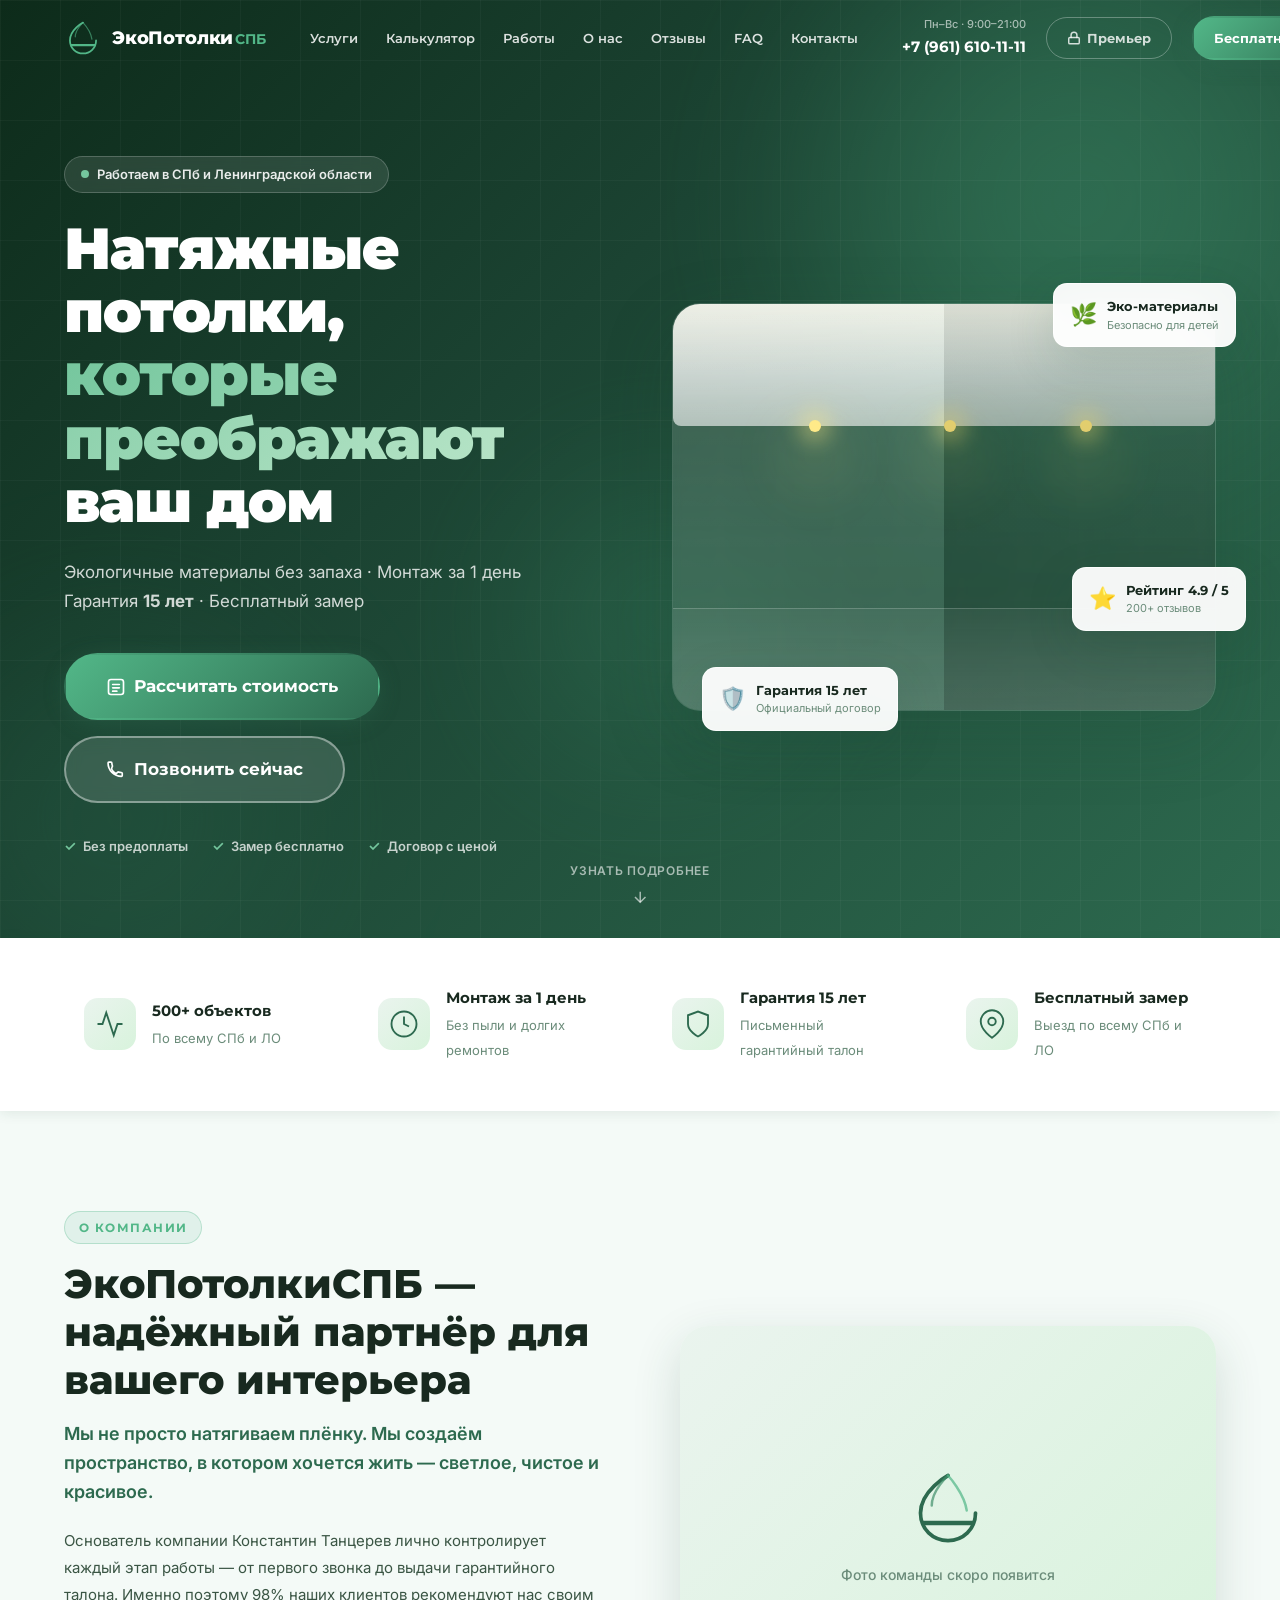
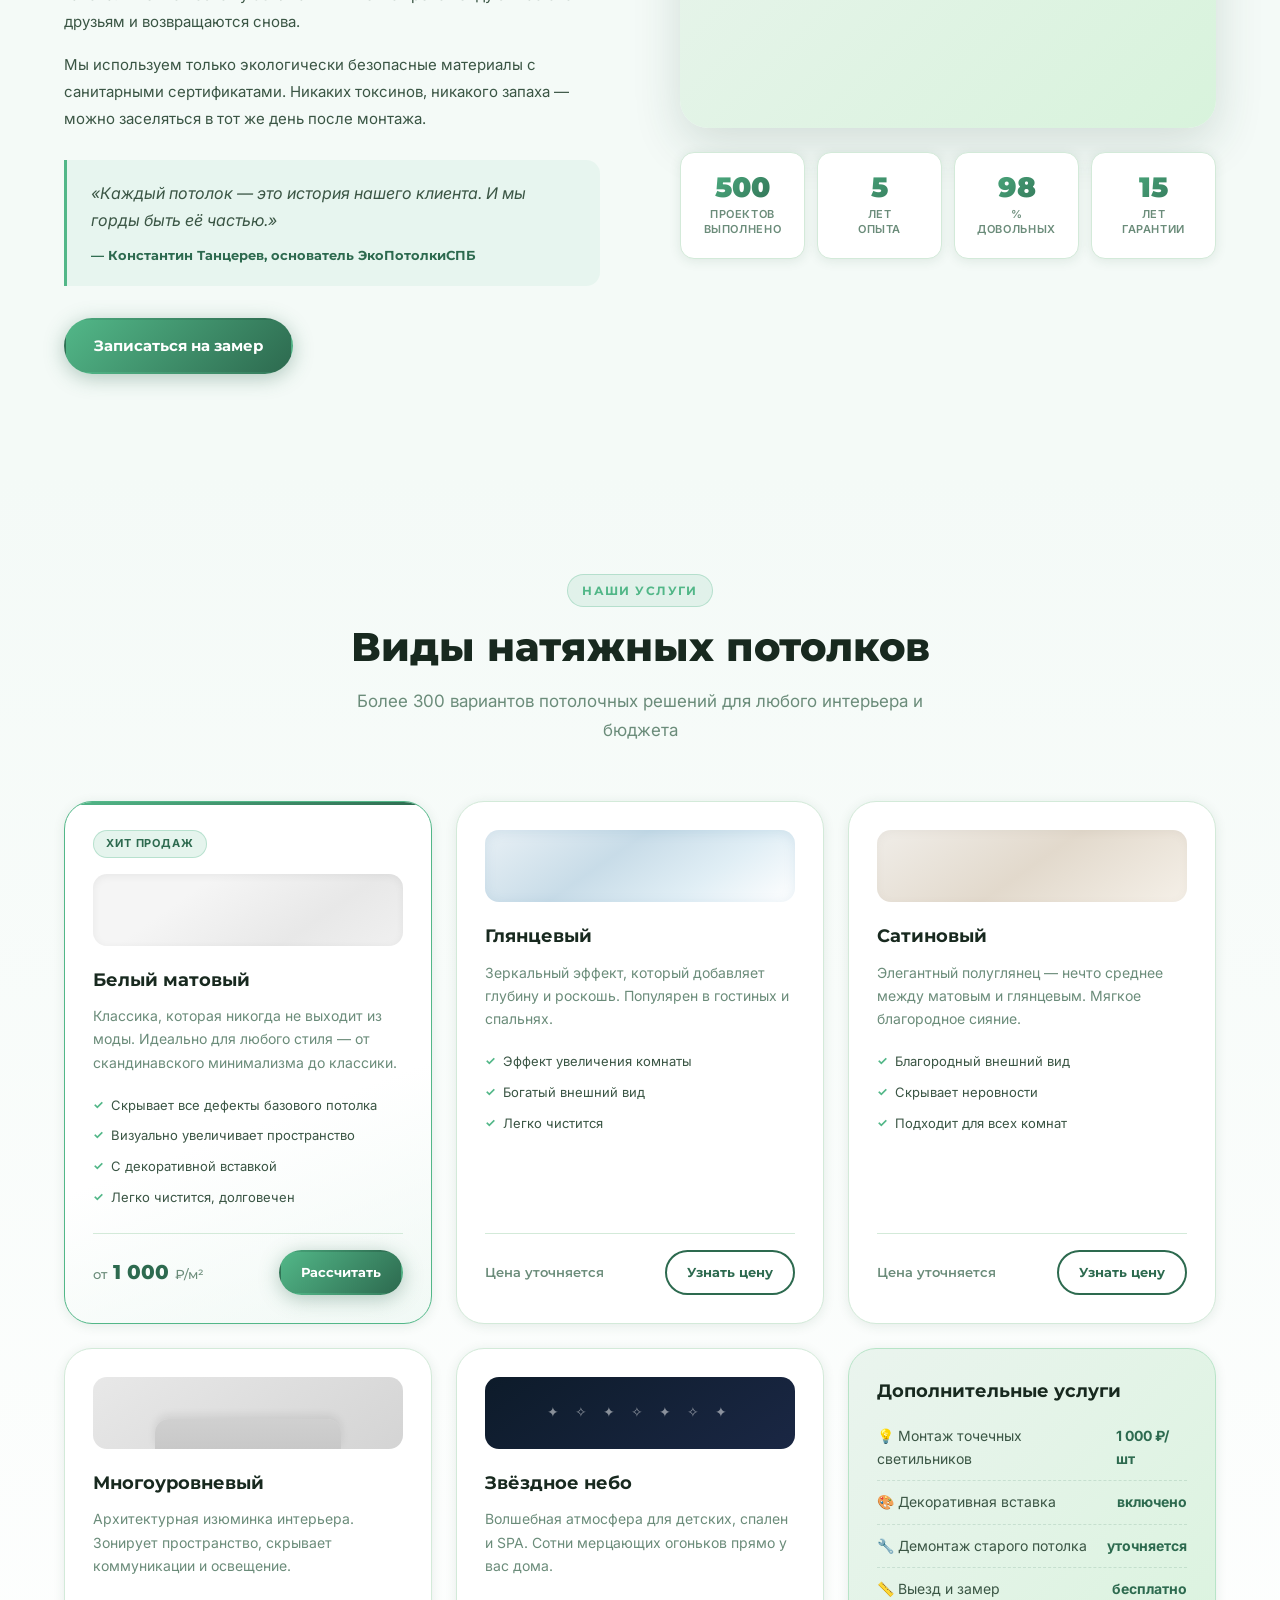
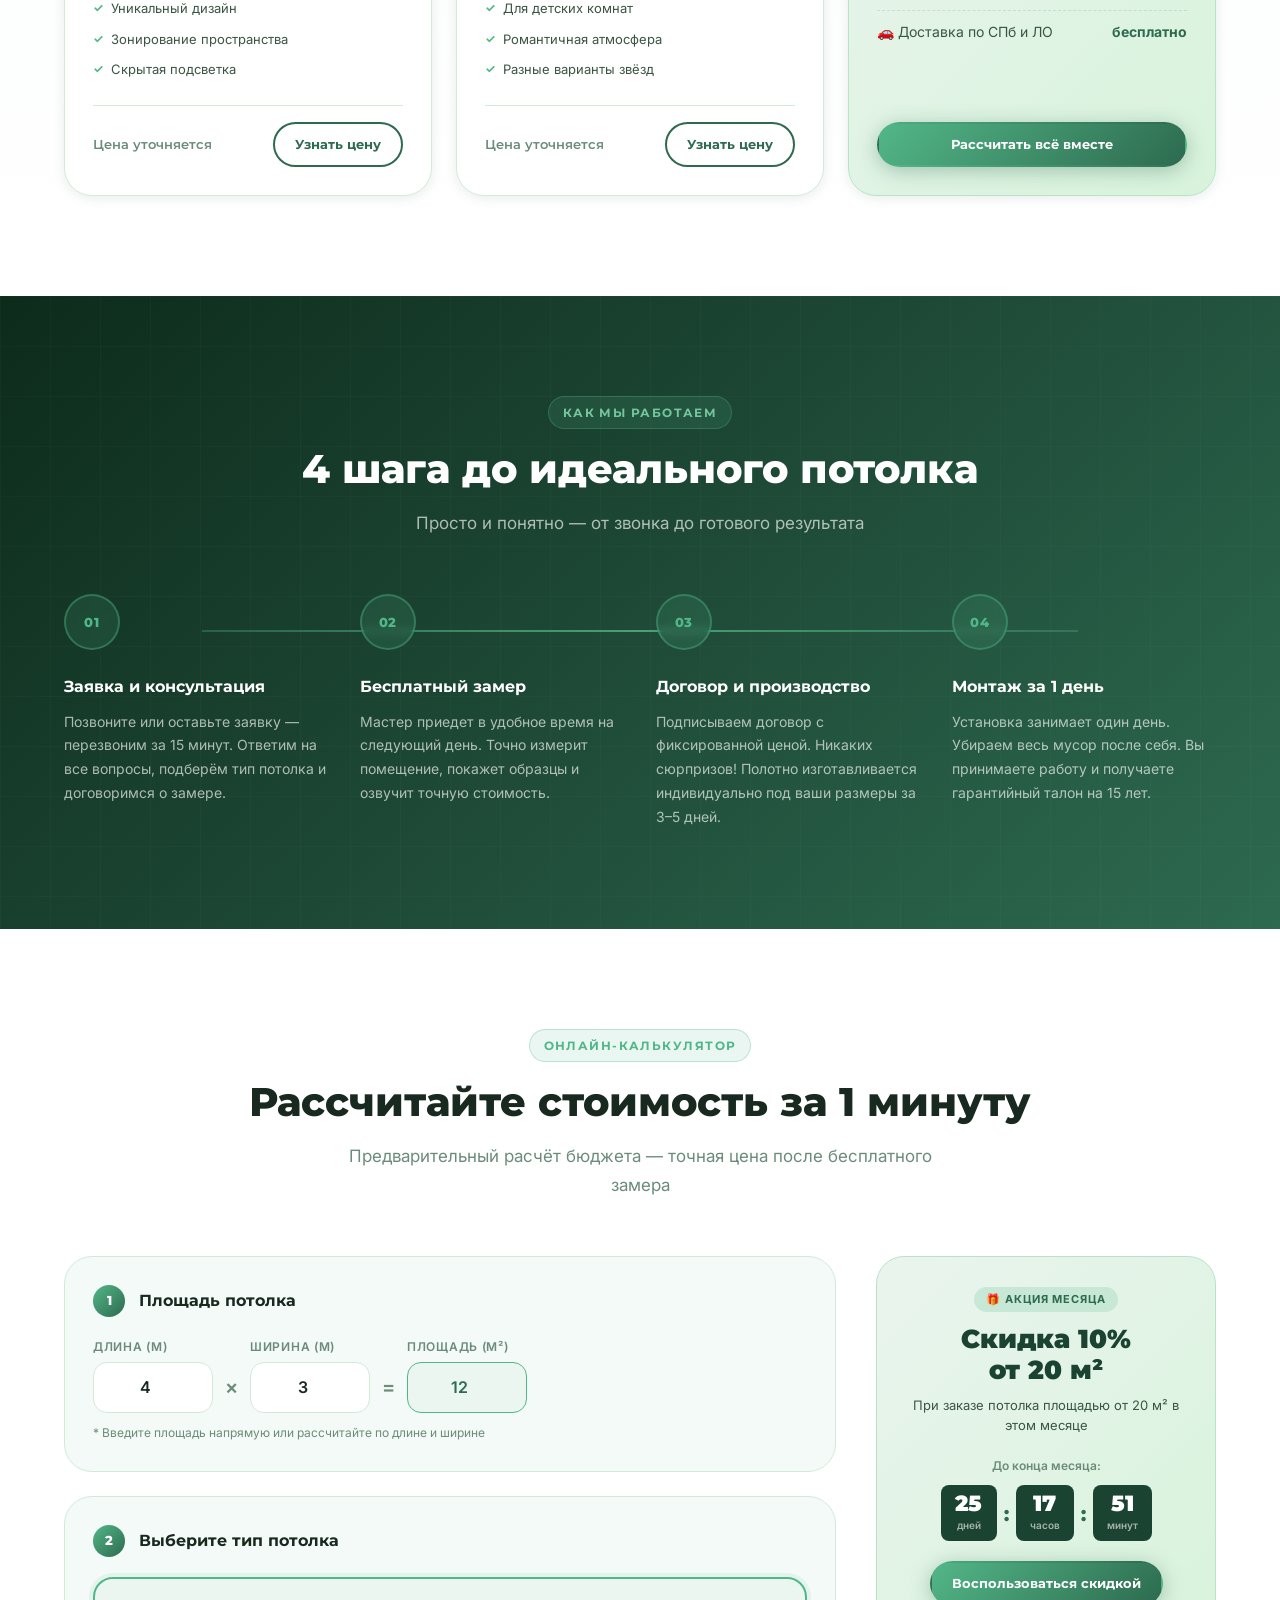
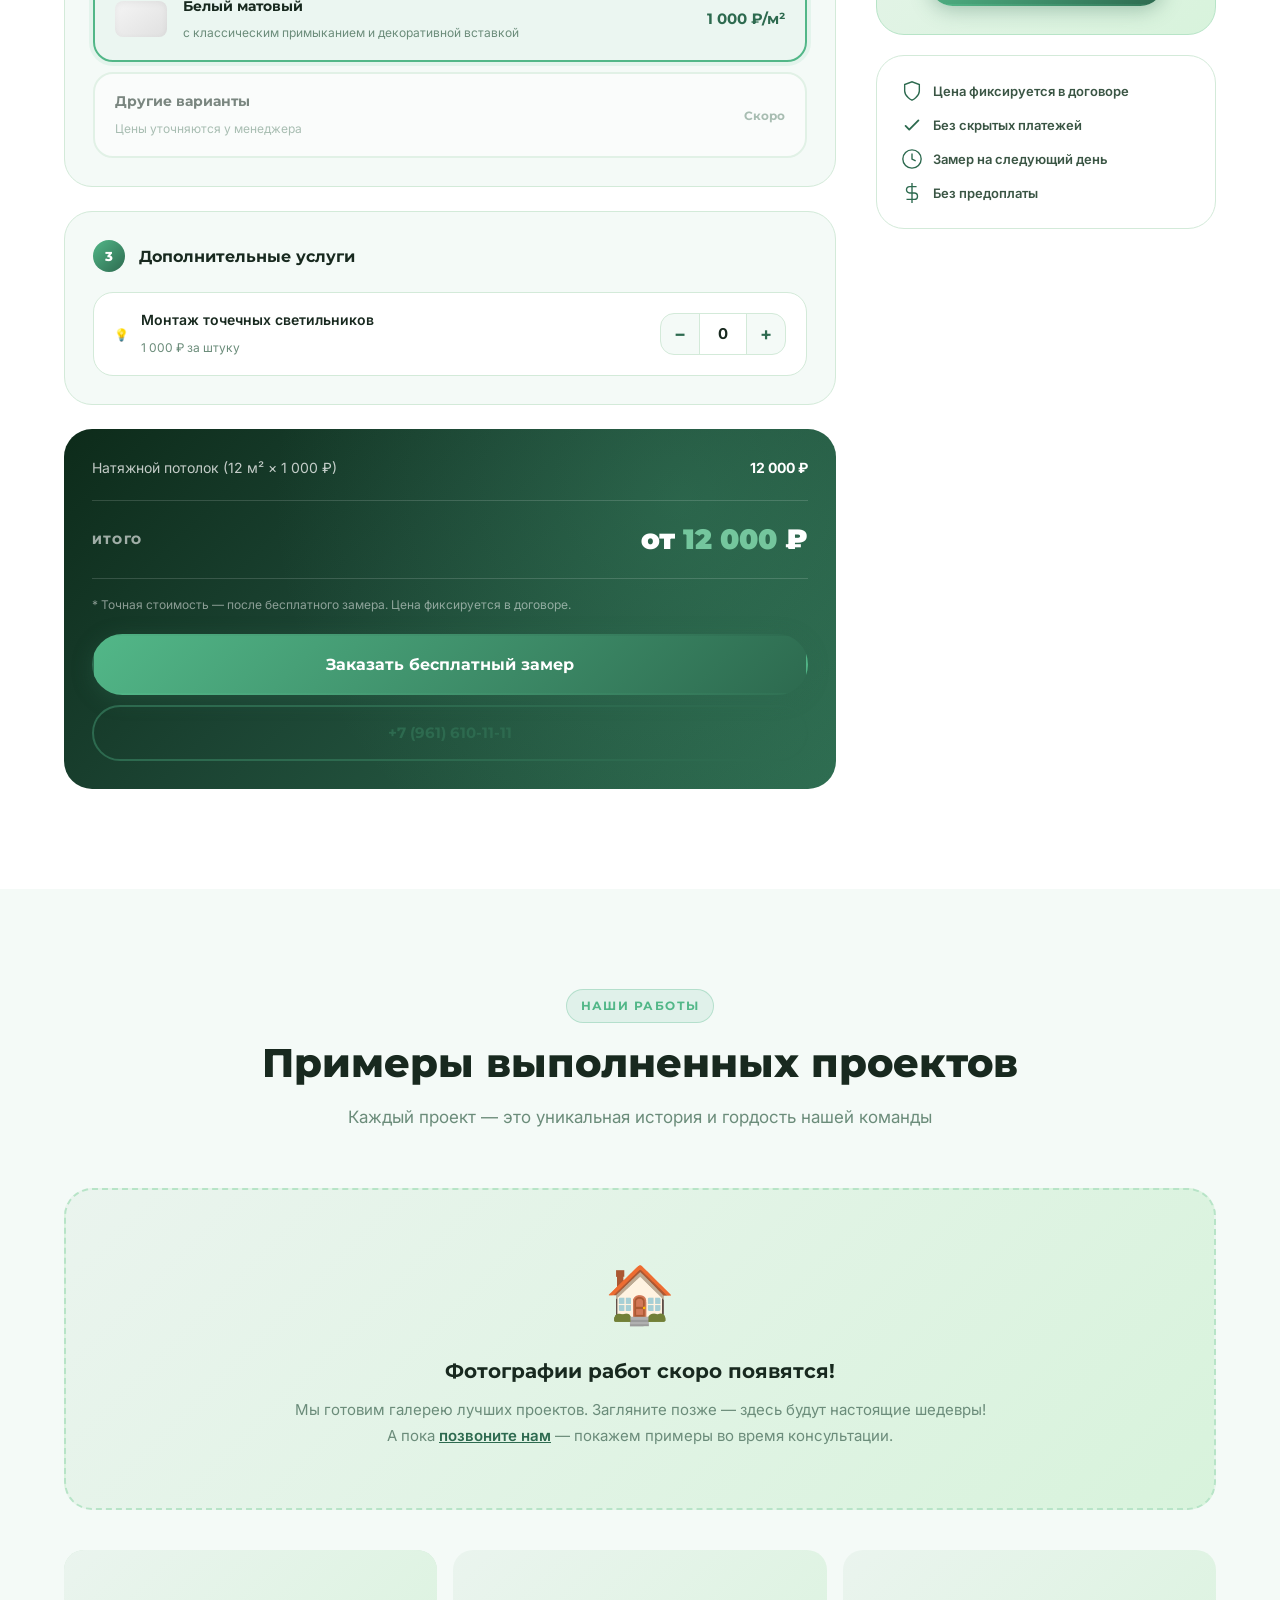
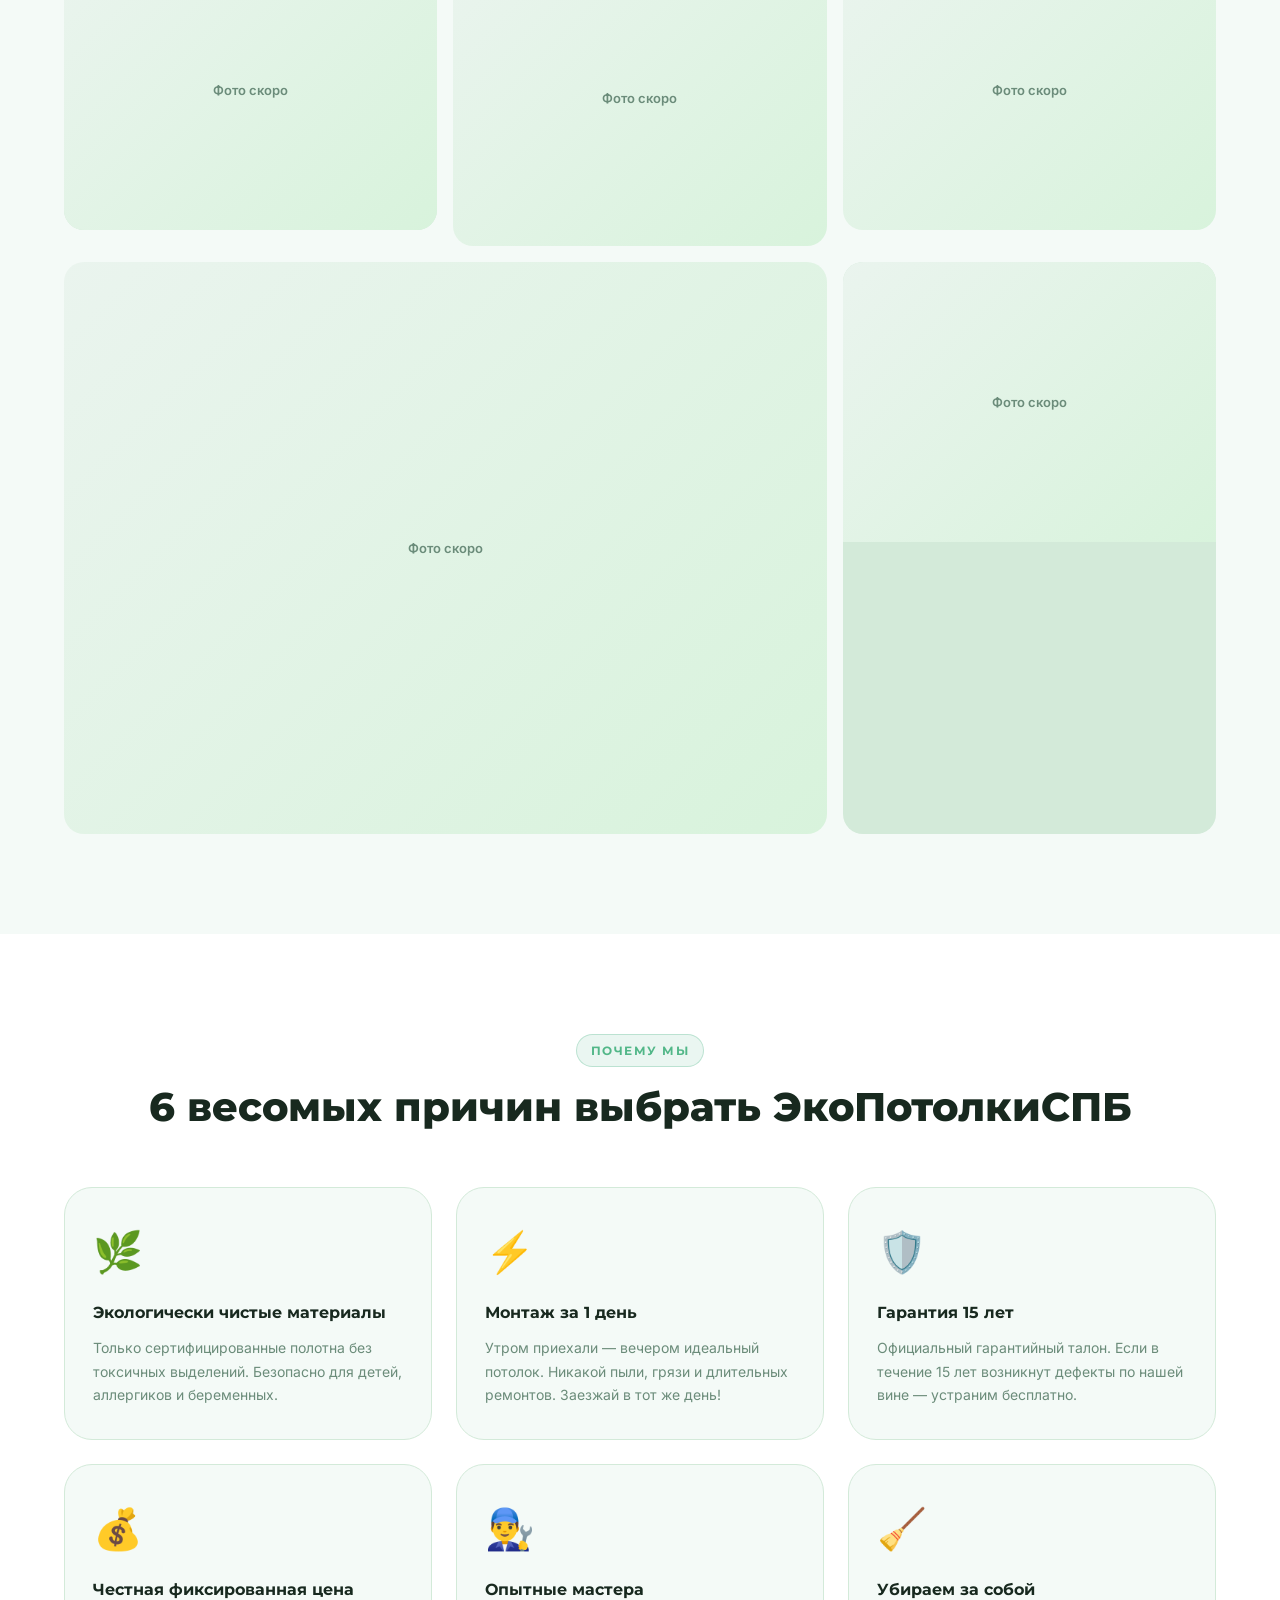
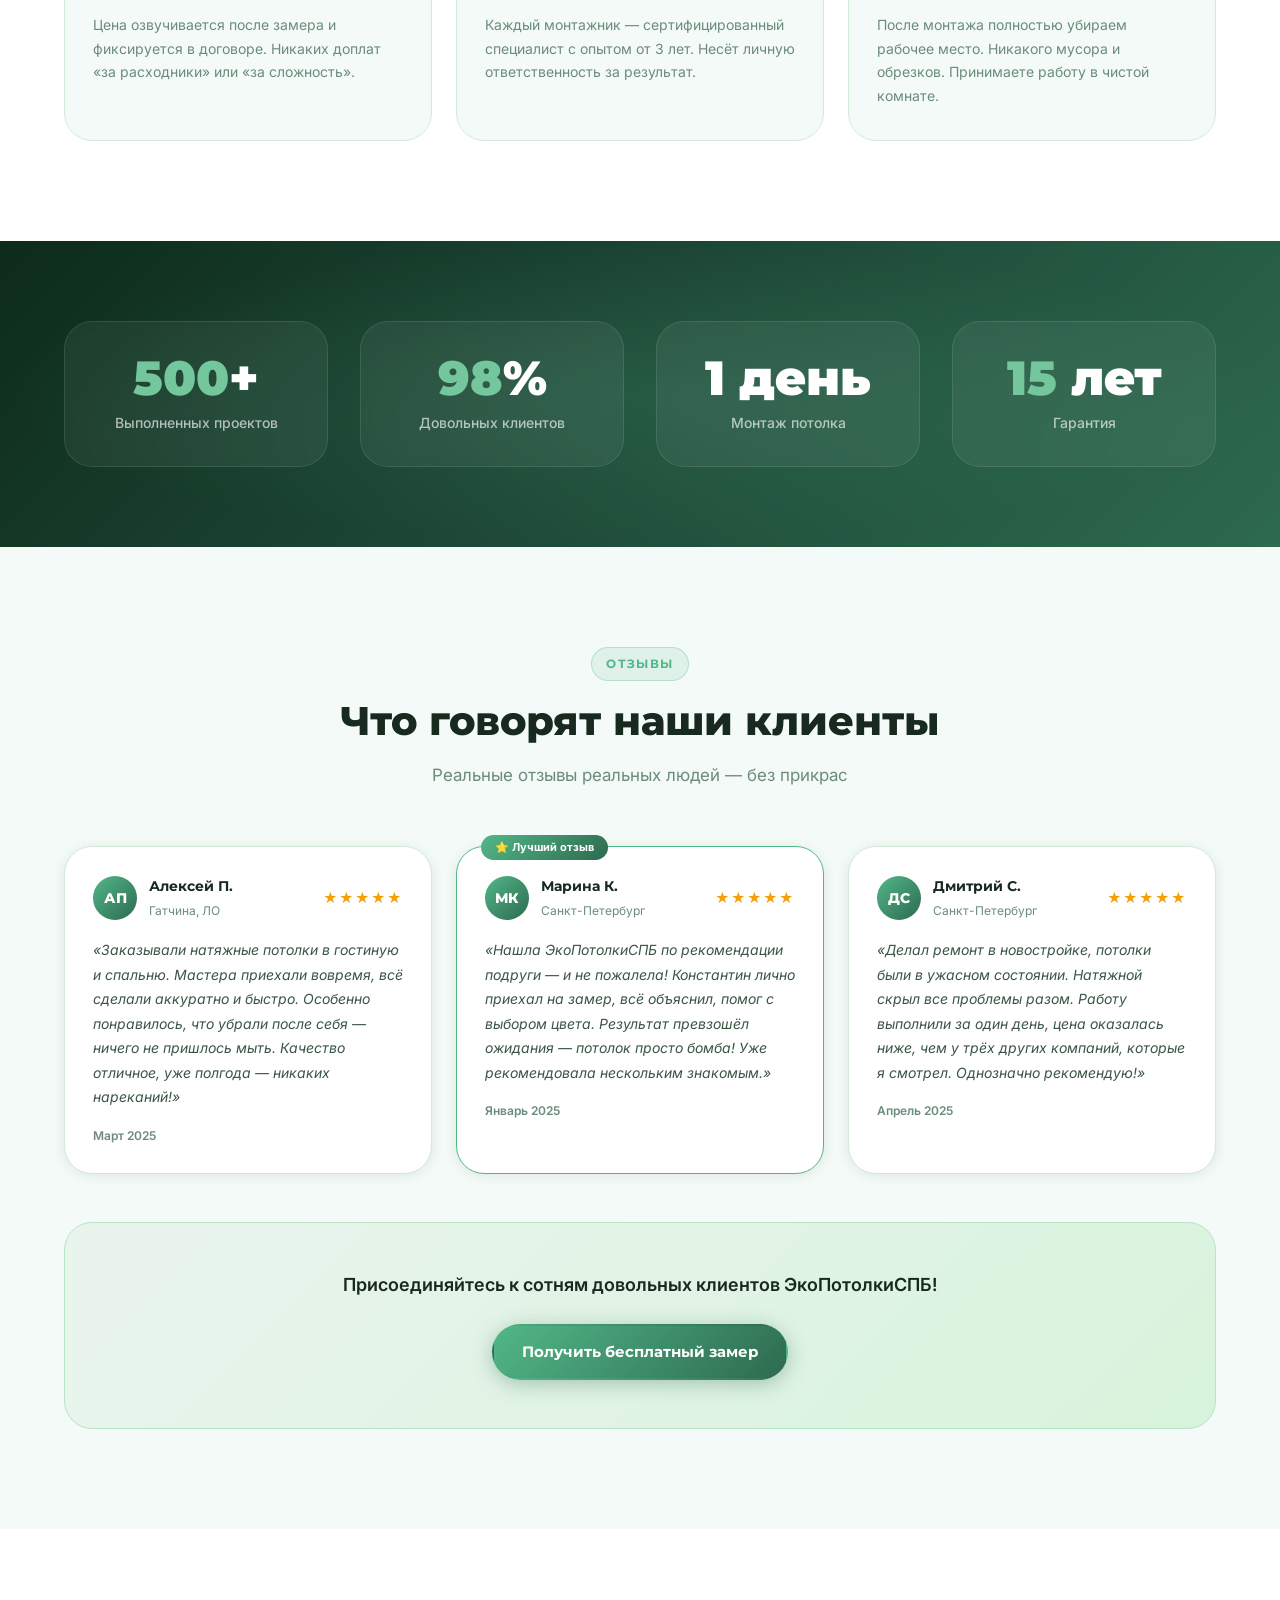
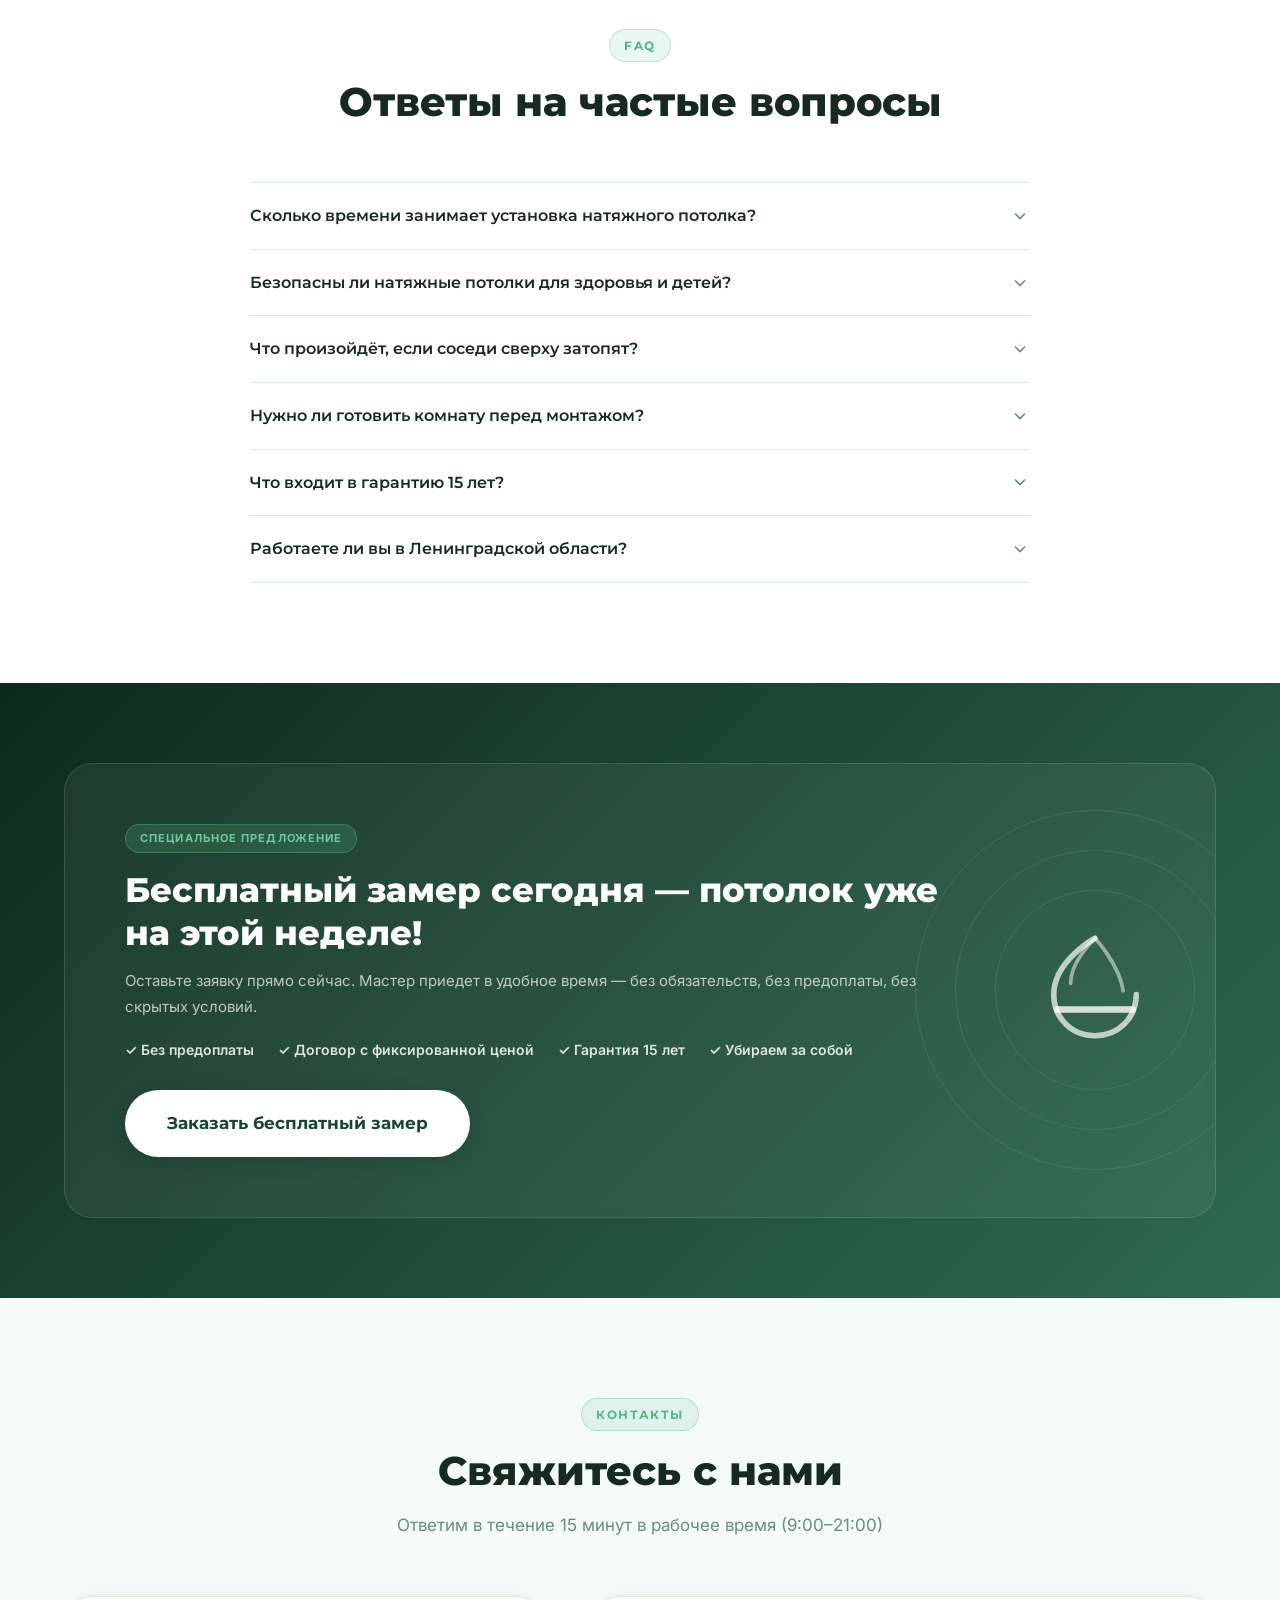
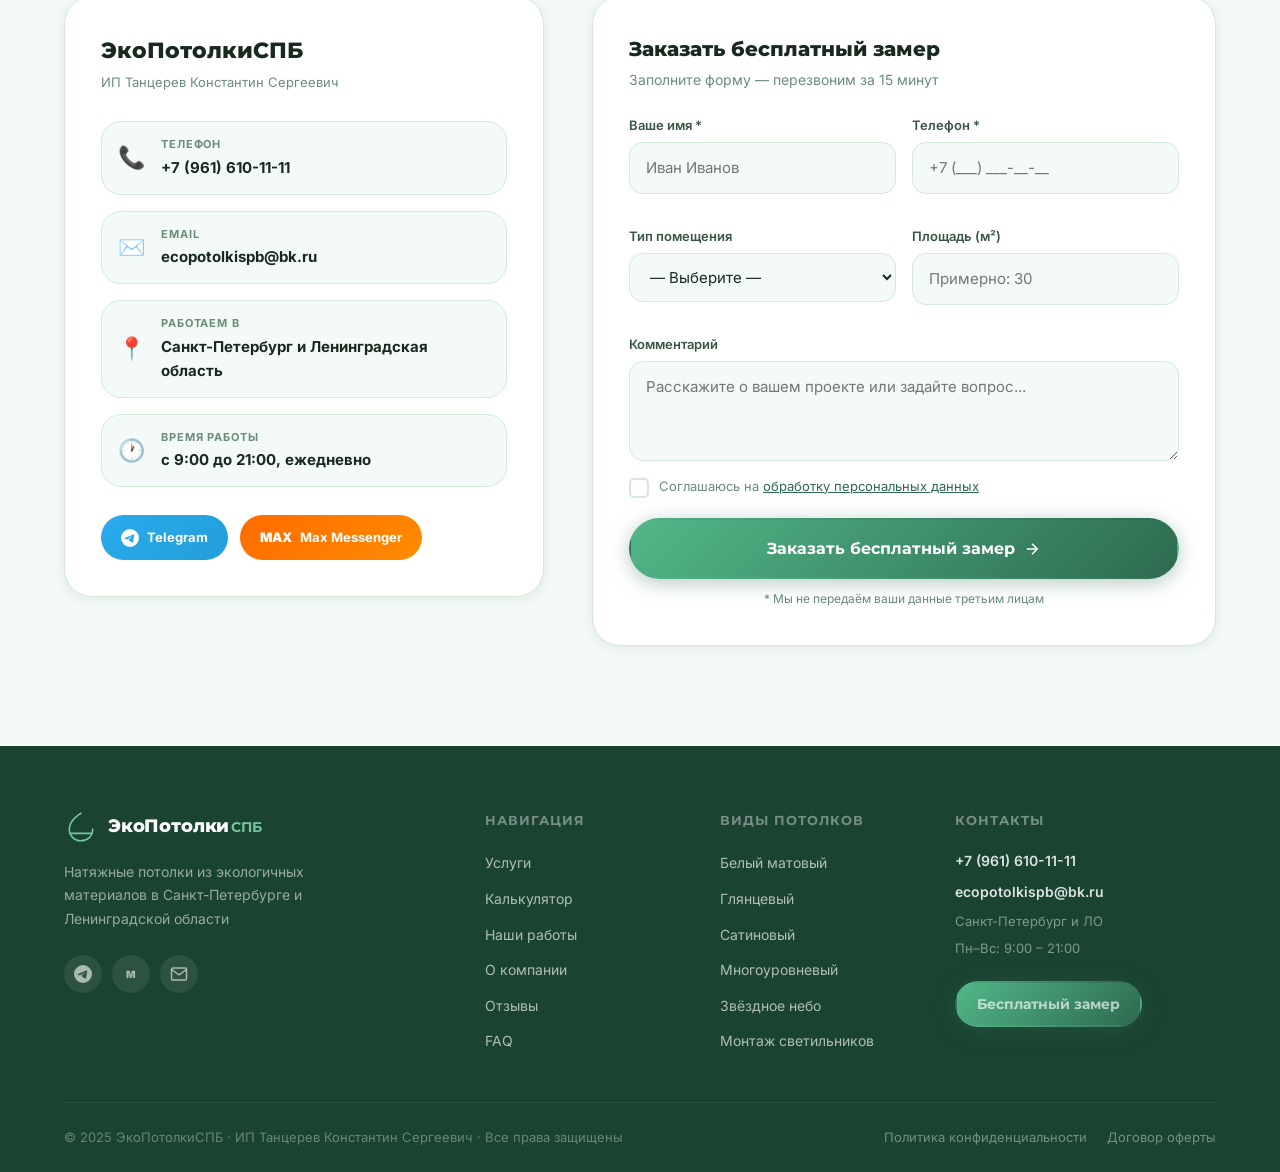
==== index.html @ 7bad7d46 "Initial commit: ЭкоПотолкиСПБ website" ====
<!DOCTYPE html>
<html lang="ru">
<head>
  <meta charset="UTF-8">
  <meta name="viewport" content="width=device-width, initial-scale=1.0">
  <meta name="description" content="ЭкоПотолкиСПБ — натяжные потолки в Санкт-Петербурге и Ленинградской области. Экологичные материалы, монтаж за 1 день, гарантия 15 лет. Бесплатный замер!">
  <meta name="keywords" content="натяжные потолки СПб, натяжные потолки Санкт-Петербург, монтаж потолков, белый матовый потолок, экологичные потолки">
  <title>ЭкоПотолкиСПБ — Натяжные потолки в Санкт-Петербурге | За 1 день · Гарантия 15 лет</title>
  <link rel="preconnect" href="https://fonts.googleapis.com">
  <link rel="preconnect" href="https://fonts.gstatic.com" crossorigin>
  <link href="https://fonts.googleapis.com/css2?family=Montserrat:wght@400;500;600;700;800;900&family=Inter:wght@300;400;500;600&display=swap" rel="stylesheet">
  <link rel="stylesheet" href="styles.css">
</head>
<body>

<!-- ===== PRELOADER ===== -->
<div id="preloader" class="preloader">
  <div class="preloader__content">
    <svg class="preloader__logo" width="64" height="64" viewBox="0 0 64 64" fill="none">
      <path d="M32 6 C32 6, 10 18, 10 36 C10 49, 20 58, 32 58 C44 58, 54 49, 54 36" stroke="#52B788" stroke-width="3" fill="none" stroke-linecap="round" class="preloader__path"/>
      <path d="M32 6 C32 6, 19 18, 19 30" stroke="#74C69D" stroke-width="2.5" fill="none" stroke-linecap="round" class="preloader__path"/>
      <path d="M32 6 C32 6, 45 20, 47 34" stroke="#95D5B2" stroke-width="2" fill="none" stroke-linecap="round" class="preloader__path"/>
      <line x1="12" y1="44" x2="52" y2="44" stroke="#2D6A4F" stroke-width="3.5" stroke-linecap="round" class="preloader__line"/>
    </svg>
    <div class="preloader__name">ЭкоПотолки<span>СПБ</span></div>
    <div class="preloader__bar-wrap"><div class="preloader__bar"></div></div>
  </div>
</div>

<!-- ===== FLOAT BUTTONS ===== -->
<div class="float-btns" id="floatBtns">
  <a href="tel:+79616101111" class="float-btn float-btn--call" title="Позвонить">
    <svg width="22" height="22" viewBox="0 0 24 24" fill="none"><path d="M6.6 10.8C7.8 13.2 9.8 15.2 12.2 16.4L14.1 14.5C14.37 14.23 14.75 14.16 15.07 14.3C16.11 14.73 17.26 14.97 18.45 14.97C19.03 14.97 19.5 15.44 19.5 16.02V18.5C19.5 19.08 19.03 19.55 18.45 19.55C9.6 19.55 2.45 12.4 2.45 3.55C2.45 2.97 2.92 2.5 3.5 2.5H5.97C6.55 2.5 7.02 2.97 7.02 3.55C7.02 4.75 7.26 5.89 7.69 6.93C7.82 7.25 7.74 7.62 7.48 7.89L6.6 10.8Z" fill="white"/></svg>
  </a>
  <a href="https://t.me/ecopotolkispb" target="_blank" class="float-btn float-btn--tg" title="Telegram">
    <svg width="22" height="22" viewBox="0 0 24 24" fill="white"><path d="M11.944 0A12 12 0 0 0 0 12a12 12 0 0 0 12 12 12 12 0 0 0 12-12A12 12 0 0 0 12 0a12 12 0 0 0-.056 0zm4.962 7.224c.1-.002.321.023.465.14a.506.506 0 0 1 .171.325c.016.093.036.306.02.472-.18 1.898-.962 6.502-1.36 8.627-.168.9-.499 1.201-.82 1.23-.696.065-1.225-.46-1.9-.902-1.056-.693-1.653-1.124-2.678-1.8-1.185-.78-.417-1.21.258-1.91.177-.184 3.247-2.977 3.307-3.23.007-.032.014-.15-.056-.212s-.174-.041-.249-.024c-.106.024-1.793 1.14-5.061 3.345-.48.33-.913.49-1.302.48-.428-.008-1.252-.241-1.865-.44-.752-.245-1.349-.374-1.297-.789.027-.216.325-.437.893-.663 3.498-1.524 5.83-2.529 6.998-3.014 3.332-1.386 4.025-1.627 4.476-1.635z"/></svg>
  </a>
  <a href="https://max.ru/ecopotolkispb" target="_blank" class="float-btn float-btn--max" title="Max Messenger">
    <span>M</span>
  </a>
</div>

<!-- ===== HEADER ===== -->
<header class="header" id="header">
  <div class="container">
    <div class="header__inner">

      <a href="#" class="logo">
        <div class="logo__icon">
          <svg width="38" height="38" viewBox="0 0 64 64" fill="none">
            <path d="M32 6 C32 6, 10 18, 10 36 C10 49, 20 58, 32 58 C44 58, 54 49, 54 36" stroke="currentColor" stroke-width="3" fill="none" stroke-linecap="round"/>
            <path d="M32 6 C32 6, 19 18, 19 30" stroke="currentColor" stroke-width="2" fill="none" stroke-linecap="round" opacity="0.6"/>
            <path d="M32 6 C32 6, 45 20, 47 34" stroke="currentColor" stroke-width="2" fill="none" stroke-linecap="round" opacity="0.6"/>
            <line x1="12" y1="44" x2="52" y2="44" stroke="currentColor" stroke-width="3.5" stroke-linecap="round"/>
          </svg>
        </div>
        <div class="logo__text">
          <span class="logo__name">ЭкоПотолки</span><span class="logo__city">СПБ</span>
        </div>
      </a>

      <nav class="nav" id="nav">
        <ul class="nav__list">
          <li><a href="#services" class="nav__link">Услуги</a></li>
          <li><a href="#calculator" class="nav__link">Калькулятор</a></li>
          <li><a href="#portfolio" class="nav__link">Работы</a></li>
          <li><a href="#about" class="nav__link">О нас</a></li>
          <li><a href="#reviews" class="nav__link">Отзывы</a></li>
          <li><a href="#faq" class="nav__link">FAQ</a></li>
          <li><a href="#contacts" class="nav__link">Контакты</a></li>
        </ul>
      </nav>

      <div class="header__right">
        <div class="header__phone-wrap">
          <div class="header__work-time">Пн–Вс · 9:00–21:00</div>
          <a href="tel:+79616101111" class="header__phone">+7 (961) 610-11-11</a>
        </div>
        <button class="btn btn--premier btn--sm" onclick="openPremierModal()" title="Закрытый раздел">
          <svg width="14" height="14" viewBox="0 0 24 24" fill="none" stroke="currentColor" stroke-width="2.5" stroke-linecap="round"><rect x="3" y="11" width="18" height="11" rx="2"/><path d="M7 11V7a5 5 0 0110 0v4"/></svg>
          Премьер
        </button>
        <a href="#contacts" class="btn btn--primary btn--sm">Бесплатный замер</a>
      </div>

      <button class="burger" id="burger" aria-label="Открыть меню">
        <span></span><span></span><span></span>
      </button>

    </div>
  </div>
</header>

<!-- ===== HERO ===== -->
<section class="hero" id="home">
  <div class="hero__bg">
    <div class="hero__bg-circle hero__bg-circle--1"></div>
    <div class="hero__bg-circle hero__bg-circle--2"></div>
    <div class="hero__bg-circle hero__bg-circle--3"></div>
    <div class="hero__bg-lines"></div>
  </div>

  <div class="container">
    <div class="hero__inner">
      <div class="hero__content" data-aos="fade-right">
        <div class="hero__badge">
          <span class="hero__badge-dot"></span>
          Работаем в СПб и Ленинградской области
        </div>

        <h1 class="hero__title">
          Натяжные потолки,<br>
          <span class="hero__title-grad">которые преображают</span><br>
          ваш дом
        </h1>

        <p class="hero__subtitle">
          Экологичные материалы без запаха&nbsp;· Монтаж за&nbsp;1&nbsp;день
          <br>Гарантия&nbsp;<strong>15&nbsp;лет</strong>&nbsp;· Бесплатный замер
        </p>

        <div class="hero__cta-row">
          <a href="#calculator" class="btn btn--primary btn--xl">
            <svg width="20" height="20" viewBox="0 0 24 24" fill="none" stroke="white" stroke-width="2"><rect x="3" y="3" width="18" height="18" rx="3"/><line x1="8" y1="9" x2="16" y2="9" stroke-linecap="round"/><line x1="8" y1="13" x2="16" y2="13" stroke-linecap="round"/><line x1="8" y1="17" x2="13" y2="17" stroke-linecap="round"/></svg>
            Рассчитать стоимость
          </a>
          <a href="tel:+79616101111" class="btn btn--ghost btn--xl">
            <svg width="20" height="20" viewBox="0 0 24 24" fill="none" stroke="currentColor" stroke-width="2"><path d="M6.6 10.8C7.8 13.2 9.8 15.2 12.2 16.4L14.1 14.5C14.37 14.23 14.75 14.16 15.07 14.3C16.11 14.73 17.26 14.97 18.45 14.97C19.03 14.97 19.5 15.44 19.5 16.02V18.5C19.5 19.08 19.03 19.55 18.45 19.55C9.6 19.55 2.45 12.4 2.45 3.55C2.45 2.97 2.92 2.5 3.5 2.5H5.97C6.55 2.5 7.02 2.97 7.02 3.55C7.02 4.75 7.26 5.89 7.69 6.93C7.82 7.25 7.74 7.62 7.48 7.89L6.6 10.8Z"/></svg>
            Позвонить сейчас
          </a>
        </div>

        <div class="hero__trust">
          <div class="hero__trust-item"><span class="hero__trust-check">✓</span> Без предоплаты</div>
          <div class="hero__trust-item"><span class="hero__trust-check">✓</span> Замер бесплатно</div>
          <div class="hero__trust-item"><span class="hero__trust-check">✓</span> Договор с ценой</div>
        </div>
      </div>

      <div class="hero__visual" data-aos="fade-left">
        <div class="hero__room">
          <div class="hero__ceiling">
            <div class="hero__spot hero__spot--1"></div>
            <div class="hero__spot hero__spot--2"></div>
            <div class="hero__spot hero__spot--3"></div>
            <div class="hero__glow"></div>
          </div>
          <div class="hero__room-walls">
            <div class="hero__wall hero__wall--left"></div>
            <div class="hero__wall hero__wall--right"></div>
          </div>
          <div class="hero__floor"></div>
        </div>

        <div class="hero__badge-float hero__badge-float--1">
          <div class="hero__bf-icon">🌿</div>
          <div class="hero__bf-body">
            <strong>Эко-материалы</strong>
            <span>Безопасно для детей</span>
          </div>
        </div>
        <div class="hero__badge-float hero__badge-float--2">
          <div class="hero__bf-icon">⭐</div>
          <div class="hero__bf-body">
            <strong>Рейтинг 4.9 / 5</strong>
            <span>200+ отзывов</span>
          </div>
        </div>
        <div class="hero__badge-float hero__badge-float--3">
          <div class="hero__bf-icon">🛡️</div>
          <div class="hero__bf-body">
            <strong>Гарантия 15 лет</strong>
            <span>Официальный договор</span>
          </div>
        </div>
      </div>
    </div>
  </div>

  <a href="#trust-bar" class="hero__scroll-hint">
    <span>Узнать подробнее</span>
    <svg width="18" height="18" viewBox="0 0 24 24" fill="none" stroke="currentColor" stroke-width="2"><line x1="12" y1="5" x2="12" y2="19"/><polyline points="19 12 12 19 5 12"/></svg>
  </a>
</section>

<!-- ===== TRUST BAR ===== -->
<section class="trust-bar" id="trust-bar">
  <div class="container">
    <div class="trust-bar__grid">
      <div class="trust-bar__item" data-aos="fade-up">
        <div class="trust-bar__icon">
          <svg width="30" height="30" viewBox="0 0 24 24" fill="none" stroke="currentColor" stroke-width="1.5"><polyline points="22 12 18 12 15 21 9 3 6 12 2 12"/></svg>
        </div>
        <div class="trust-bar__body">
          <strong>500+ объектов</strong>
          <span>По всему СПб и ЛО</span>
        </div>
      </div>
      <div class="trust-bar__item" data-aos="fade-up" data-aos-delay="100">
        <div class="trust-bar__icon">
          <svg width="30" height="30" viewBox="0 0 24 24" fill="none" stroke="currentColor" stroke-width="1.5"><circle cx="12" cy="12" r="10"/><polyline points="12 6 12 12 16 14"/></svg>
        </div>
        <div class="trust-bar__body">
          <strong>Монтаж за 1 день</strong>
          <span>Без пыли и долгих ремонтов</span>
        </div>
      </div>
      <div class="trust-bar__item" data-aos="fade-up" data-aos-delay="150">
        <div class="trust-bar__icon">
          <svg width="30" height="30" viewBox="0 0 24 24" fill="none" stroke="currentColor" stroke-width="1.5"><path d="M12 22s8-4 8-10V5l-8-3-8 3v7c0 6 8 10 8 10z"/></svg>
        </div>
        <div class="trust-bar__body">
          <strong>Гарантия 15 лет</strong>
          <span>Письменный гарантийный талон</span>
        </div>
      </div>
      <div class="trust-bar__item" data-aos="fade-up" data-aos-delay="200">
        <div class="trust-bar__icon">
          <svg width="30" height="30" viewBox="0 0 24 24" fill="none" stroke="currentColor" stroke-width="1.5"><path d="M21 10c0 7-9 13-9 13s-9-6-9-13a9 9 0 0118 0z"/><circle cx="12" cy="10" r="3"/></svg>
        </div>
        <div class="trust-bar__body">
          <strong>Бесплатный замер</strong>
          <span>Выезд по всему СПб и ЛО</span>
        </div>
      </div>
    </div>
  </div>
</section>

<!-- ===== ABOUT ===== -->
<section class="about" id="about">
  <div class="container">
    <div class="about__inner">
      <div class="about__content" data-aos="fade-right">
        <div class="section-tag">О компании</div>
        <h2 class="section-title">ЭкоПотолкиСПБ — надёжный партнёр для вашего интерьера</h2>
        <p class="about__lead">Мы не просто натягиваем плёнку. Мы создаём пространство, в котором хочется жить — светлое, чистое и красивое.</p>
        <p class="about__text">Основатель компании Константин Танцерев лично контролирует каждый этап работы — от первого звонка до выдачи гарантийного талона. Именно поэтому 98% наших клиентов рекомендуют нас своим друзьям и возвращаются снова.</p>
        <p class="about__text">Мы используем только экологически безопасные материалы с санитарными сертификатами. Никаких токсинов, никакого запаха — можно заселяться в тот же день после монтажа.</p>
        <blockquote class="about__quote">
          «Каждый потолок — это история нашего клиента. И мы горды быть её частью.»
          <cite>— Константин Танцерев, основатель ЭкоПотолкиСПБ</cite>
        </blockquote>
        <a href="#contacts" class="btn btn--primary">Записаться на замер</a>
      </div>
      <div class="about__right" data-aos="fade-left">
        <div class="about__photo">
          <div class="about__photo-placeholder">
            <svg width="80" height="80" viewBox="0 0 64 64" fill="none">
              <path d="M32 6 C32 6, 10 18, 10 36 C10 49, 20 58, 32 58 C44 58, 54 49, 54 36" stroke="#2D6A4F" stroke-width="3" fill="none" stroke-linecap="round"/>
              <path d="M32 6 C32 6, 19 18, 19 30" stroke="#40916C" stroke-width="2" fill="none" stroke-linecap="round" opacity="0.7"/>
              <path d="M32 6 C32 6, 45 20, 47 34" stroke="#52B788" stroke-width="2" fill="none" stroke-linecap="round" opacity="0.7"/>
              <line x1="12" y1="44" x2="52" y2="44" stroke="#2D6A4F" stroke-width="3.5" stroke-linecap="round"/>
            </svg>
            <span>Фото команды скоро появится</span>
          </div>
        </div>
        <div class="about__stats-grid">
          <div class="about__stat"><div class="about__stat-num counter" data-target="500">0</div><div class="about__stat-label">Проектов<br>выполнено</div></div>
          <div class="about__stat"><div class="about__stat-num counter" data-target="5">0</div><div class="about__stat-label">Лет<br>опыта</div></div>
          <div class="about__stat"><div class="about__stat-num counter" data-target="98">0</div><div class="about__stat-label">%<br>довольных</div></div>
          <div class="about__stat"><div class="about__stat-num counter" data-target="15">0</div><div class="about__stat-label">Лет<br>гарантии</div></div>
        </div>
      </div>
    </div>
  </div>
</section>

<!-- ===== SERVICES ===== -->
<section class="services" id="services">
  <div class="container">
    <div class="section-header" data-aos="fade-up">
      <div class="section-tag">Наши услуги</div>
      <h2 class="section-title">Виды натяжных потолков</h2>
      <p class="section-subtitle">Более 300 вариантов потолочных решений для любого интерьера и бюджета</p>
    </div>

    <div class="services__grid">
      <div class="svc-card svc-card--featured" data-aos="fade-up">
        <div class="svc-card__badge">Хит продаж</div>
        <div class="svc-card__ceiling svc-card__ceiling--matte"></div>
        <h3 class="svc-card__title">Белый матовый</h3>
        <p class="svc-card__desc">Классика, которая никогда не выходит из моды. Идеально для любого стиля — от скандинавского минимализма до классики.</p>
        <ul class="svc-card__features">
          <li>Скрывает все дефекты базового потолка</li>
          <li>Визуально увеличивает пространство</li>
          <li>С декоративной вставкой</li>
          <li>Легко чистится, долговечен</li>
        </ul>
        <div class="svc-card__price-row">
          <div class="svc-card__price"><span>от</span> 1 000 <span>₽/м²</span></div>
          <a href="#calculator" class="btn btn--primary btn--sm">Рассчитать</a>
        </div>
      </div>

      <div class="svc-card" data-aos="fade-up" data-aos-delay="80">
        <div class="svc-card__ceiling svc-card__ceiling--gloss"></div>
        <h3 class="svc-card__title">Глянцевый</h3>
        <p class="svc-card__desc">Зеркальный эффект, который добавляет глубину и роскошь. Популярен в гостиных и спальнях.</p>
        <ul class="svc-card__features">
          <li>Эффект увеличения комнаты</li>
          <li>Богатый внешний вид</li>
          <li>Легко чистится</li>
        </ul>
        <div class="svc-card__price-row">
          <div class="svc-card__price svc-card__price--ask">Цена уточняется</div>
          <a href="#contacts" class="btn btn--outline btn--sm">Узнать цену</a>
        </div>
      </div>

      <div class="svc-card" data-aos="fade-up" data-aos-delay="120">
        <div class="svc-card__ceiling svc-card__ceiling--satin"></div>
        <h3 class="svc-card__title">Сатиновый</h3>
        <p class="svc-card__desc">Элегантный полуглянец — нечто среднее между матовым и глянцевым. Мягкое благородное сияние.</p>
        <ul class="svc-card__features">
          <li>Благородный внешний вид</li>
          <li>Скрывает неровности</li>
          <li>Подходит для всех комнат</li>
        </ul>
        <div class="svc-card__price-row">
          <div class="svc-card__price svc-card__price--ask">Цена уточняется</div>
          <a href="#contacts" class="btn btn--outline btn--sm">Узнать цену</a>
        </div>
      </div>

      <div class="svc-card" data-aos="fade-up" data-aos-delay="160">
        <div class="svc-card__ceiling svc-card__ceiling--multi"></div>
        <h3 class="svc-card__title">Многоуровневый</h3>
        <p class="svc-card__desc">Архитектурная изюминка интерьера. Зонирует пространство, скрывает коммуникации и освещение.</p>
        <ul class="svc-card__features">
          <li>Уникальный дизайн</li>
          <li>Зонирование пространства</li>
          <li>Скрытая подсветка</li>
        </ul>
        <div class="svc-card__price-row">
          <div class="svc-card__price svc-card__price--ask">Цена уточняется</div>
          <a href="#contacts" class="btn btn--outline btn--sm">Узнать цену</a>
        </div>
      </div>

      <div class="svc-card" data-aos="fade-up" data-aos-delay="200">
        <div class="svc-card__ceiling svc-card__ceiling--stars"></div>
        <h3 class="svc-card__title">Звёздное небо</h3>
        <p class="svc-card__desc">Волшебная атмосфера для детских, спален и SPA. Сотни мерцающих огоньков прямо у вас дома.</p>
        <ul class="svc-card__features">
          <li>Для детских комнат</li>
          <li>Романтичная атмосфера</li>
          <li>Разные варианты звёзд</li>
        </ul>
        <div class="svc-card__price-row">
          <div class="svc-card__price svc-card__price--ask">Цена уточняется</div>
          <a href="#contacts" class="btn btn--outline btn--sm">Узнать цену</a>
        </div>
      </div>

      <div class="svc-card svc-card--extras" data-aos="fade-up" data-aos-delay="240">
        <h3 class="svc-card__title">Дополнительные услуги</h3>
        <div class="extras-list">
          <div class="extra-item"><span>💡 Монтаж точечных светильников</span><strong>1 000 ₽/шт</strong></div>
          <div class="extra-item"><span>🎨 Декоративная вставка</span><strong>включено</strong></div>
          <div class="extra-item"><span>🔧 Демонтаж старого потолка</span><strong>уточняется</strong></div>
          <div class="extra-item"><span>📏 Выезд и замер</span><strong>бесплатно</strong></div>
          <div class="extra-item"><span>🚗 Доставка по СПб и ЛО</span><strong>бесплатно</strong></div>
        </div>
        <a href="#calculator" class="btn btn--primary btn--sm">Рассчитать всё вместе</a>
      </div>
    </div>
  </div>
</section>

<!-- ===== PROCESS ===== -->
<section class="process">
  <div class="container">
    <div class="section-header" data-aos="fade-up">
      <div class="section-tag">Как мы работаем</div>
      <h2 class="section-title">4 шага до идеального потолка</h2>
      <p class="section-subtitle">Просто и понятно — от звонка до готового результата</p>
    </div>
    <div class="process__steps">
      <div class="process__step" data-aos="fade-up">
        <div class="process__step-num">01</div>
        <div class="process__step-body">
          <h3>Заявка и консультация</h3>
          <p>Позвоните или оставьте заявку — перезвоним за 15 минут. Ответим на все вопросы, подберём тип потолка и договоримся о замере.</p>
        </div>
      </div>
      <div class="process__step" data-aos="fade-up" data-aos-delay="100">
        <div class="process__step-num">02</div>
        <div class="process__step-body">
          <h3>Бесплатный замер</h3>
          <p>Мастер приедет в удобное время на следующий день. Точно измерит помещение, покажет образцы и озвучит точную стоимость.</p>
        </div>
      </div>
      <div class="process__step" data-aos="fade-up" data-aos-delay="200">
        <div class="process__step-num">03</div>
        <div class="process__step-body">
          <h3>Договор и производство</h3>
          <p>Подписываем договор с фиксированной ценой. Никаких сюрпризов! Полотно изготавливается индивидуально под ваши размеры за 3–5 дней.</p>
        </div>
      </div>
      <div class="process__step" data-aos="fade-up" data-aos-delay="300">
        <div class="process__step-num">04</div>
        <div class="process__step-body">
          <h3>Монтаж за 1 день</h3>
          <p>Установка занимает один день. Убираем весь мусор после себя. Вы принимаете работу и получаете гарантийный талон на 15 лет.</p>
        </div>
      </div>
    </div>
  </div>
</section>

<!-- ===== CALCULATOR ===== -->
<section class="calculator" id="calculator">
  <div class="container">
    <div class="section-header" data-aos="fade-up">
      <div class="section-tag">Онлайн-калькулятор</div>
      <h2 class="section-title">Рассчитайте стоимость за 1 минуту</h2>
      <p class="section-subtitle">Предварительный расчёт бюджета — точная цена после бесплатного замера</p>
    </div>

    <div class="calc__layout">
      <!-- Form -->
      <div class="calc__form" data-aos="fade-right">

        <div class="calc-block">
          <div class="calc-block__head">
            <span class="calc-block__num">1</span>
            <h3>Площадь потолка</h3>
          </div>
          <div class="calc-area-row">
            <div class="calc-field">
              <label>Длина (м)</label>
              <input type="number" id="calcLen" class="calc-input" value="4" min="0.5" max="50" step="0.1">
            </div>
            <span class="calc-sep">×</span>
            <div class="calc-field">
              <label>Ширина (м)</label>
              <input type="number" id="calcWid" class="calc-input" value="3" min="0.5" max="50" step="0.1">
            </div>
            <span class="calc-sep">=</span>
            <div class="calc-field">
              <label>Площадь (м²)</label>
              <input type="number" id="calcArea" class="calc-input calc-input--accent" value="12" min="1" max="2500" step="0.1">
            </div>
          </div>
          <p class="calc-hint">* Введите площадь напрямую или рассчитайте по длине и ширине</p>
        </div>

        <div class="calc-block">
          <div class="calc-block__head">
            <span class="calc-block__num">2</span>
            <h3>Выберите тип потолка</h3>
          </div>
          <div class="calc-types">
            <label class="calc-type">
              <input type="radio" name="ctype" value="1000" checked>
              <div class="calc-type__card">
                <div class="calc-type__preview calc-type__preview--matte"></div>
                <div class="calc-type__info">
                  <strong>Белый матовый</strong>
                  <span>с классическим примыканием и декоративной вставкой</span>
                </div>
                <div class="calc-type__price">1 000 ₽/м²</div>
              </div>
            </label>
            <label class="calc-type calc-type--disabled">
              <input type="radio" name="ctype" value="0" disabled>
              <div class="calc-type__card">
                <div class="calc-type__info">
                  <strong>Другие варианты</strong>
                  <span>Цены уточняются у менеджера</span>
                </div>
                <div class="calc-type__price calc-type__price--soon">Скоро</div>
              </div>
            </label>
          </div>
        </div>

        <div class="calc-block">
          <div class="calc-block__head">
            <span class="calc-block__num">3</span>
            <h3>Дополнительные услуги</h3>
          </div>
          <div class="calc-extras">
            <div class="calc-extra">
              <div class="calc-extra__label">
                <span class="calc-extra__icon">💡</span>
                <div>
                  <strong>Монтаж точечных светильников</strong>
                  <span>1 000 ₽ за штуку</span>
                </div>
              </div>
              <div class="calc-qty">
                <button class="calc-qty__btn" onclick="adjustQty(-1)">−</button>
                <input type="number" id="calcLights" class="calc-qty__input" value="0" min="0" max="100">
                <button class="calc-qty__btn" onclick="adjustQty(1)">+</button>
              </div>
            </div>
          </div>
        </div>

        <!-- Result -->
        <div class="calc-result" id="calcResult">
          <div class="calc-result__lines">
            <div class="calc-result__line">
              <span>Натяжной потолок (<span id="crArea">12</span> м² × <span id="crRate">1 000</span> ₽)</span>
              <strong id="crCeil">12 000 ₽</strong>
            </div>
            <div class="calc-result__line" id="crLightsRow" style="display:none">
              <span>Монтаж светильников (<span id="crLightsQty">0</span> шт × 1 000 ₽)</span>
              <strong id="crLights">0 ₽</strong>
            </div>
          </div>
          <div class="calc-result__total-row">
            <span>ИТОГО</span>
            <div class="calc-result__total">
              от <span id="crTotal">12 000</span> ₽
            </div>
          </div>
          <p class="calc-result__note">* Точная стоимость — после бесплатного замера. Цена фиксируется в договоре.</p>
          <div class="calc-result__actions">
            <a href="#contacts" class="btn btn--primary btn--lg">Заказать бесплатный замер</a>
            <a href="tel:+79616101111" class="btn btn--outline">+7 (961) 610-11-11</a>
          </div>
        </div>

      </div>

      <!-- Sidebar -->
      <div class="calc__sidebar" data-aos="fade-left">
        <div class="calc-promo">
          <div class="calc-promo__tag">🎁 Акция месяца</div>
          <h3>Скидка 10%<br>от 20 м²</h3>
          <p>При заказе потолка площадью от 20 м² в этом месяце</p>
          <div class="calc-promo__timer">
            <span class="calc-promo__timer-label">До конца месяца:</span>
            <div class="timer" id="promoTimer">
              <div class="timer__cell"><span id="tDays">00</span><small>дней</small></div>
              <div class="timer__sep">:</div>
              <div class="timer__cell"><span id="tHours">00</span><small>часов</small></div>
              <div class="timer__sep">:</div>
              <div class="timer__cell"><span id="tMins">00</span><small>минут</small></div>
            </div>
          </div>
          <a href="#contacts" class="btn btn--primary btn--sm">Воспользоваться скидкой</a>
        </div>

        <div class="calc-trust">
          <div class="calc-trust__item">
            <svg width="22" height="22" viewBox="0 0 24 24" fill="none" stroke="#2D6A4F" stroke-width="1.5"><path d="M12 22s8-4 8-10V5l-8-3-8 3v7c0 6 8 10 8 10z"/></svg>
            Цена фиксируется в договоре
          </div>
          <div class="calc-trust__item">
            <svg width="22" height="22" viewBox="0 0 24 24" fill="none" stroke="#2D6A4F" stroke-width="2"><path d="M5 13l4 4L19 7" stroke-linecap="round" stroke-linejoin="round"/></svg>
            Без скрытых платежей
          </div>
          <div class="calc-trust__item">
            <svg width="22" height="22" viewBox="0 0 24 24" fill="none" stroke="#2D6A4F" stroke-width="1.5"><circle cx="12" cy="12" r="10"/><polyline points="12 6 12 12 16 14"/></svg>
            Замер на следующий день
          </div>
          <div class="calc-trust__item">
            <svg width="22" height="22" viewBox="0 0 24 24" fill="none" stroke="#2D6A4F" stroke-width="1.5"><line x1="12" y1="1" x2="12" y2="23"/><path d="M17 5H9.5a3.5 3.5 0 000 7h5a3.5 3.5 0 010 7H6"/></svg>
            Без предоплаты
          </div>
        </div>
      </div>
    </div>
  </div>
</section>

<!-- ===== PORTFOLIO ===== -->
<section class="portfolio" id="portfolio">
  <div class="container">
    <div class="section-header" data-aos="fade-up">
      <div class="section-tag">Наши работы</div>
      <h2 class="section-title">Примеры выполненных проектов</h2>
      <p class="section-subtitle">Каждый проект — это уникальная история и гордость нашей команды</p>
    </div>

    <div class="portfolio__coming" data-aos="fade-up">
      <div class="portfolio__coming-icon">🏠</div>
      <h3>Фотографии работ скоро появятся!</h3>
      <p>Мы готовим галерею лучших проектов. Загляните позже — здесь будут настоящие шедевры!<br>А пока <a href="#contacts">позвоните нам</a> — покажем примеры во время консультации.</p>
    </div>

    <div class="portfolio__grid">
      <div class="portfolio__item portfolio__item--ph" data-aos="fade-up"><div class="portfolio__ph-inner"><span>Фото скоро</span></div></div>
      <div class="portfolio__item portfolio__item--ph portfolio__item--tall" data-aos="fade-up" data-aos-delay="60"><div class="portfolio__ph-inner"><span>Фото скоро</span></div></div>
      <div class="portfolio__item portfolio__item--ph" data-aos="fade-up" data-aos-delay="120"><div class="portfolio__ph-inner"><span>Фото скоро</span></div></div>
      <div class="portfolio__item portfolio__item--ph portfolio__item--wide" data-aos="fade-up" data-aos-delay="180"><div class="portfolio__ph-inner"><span>Фото скоро</span></div></div>
      <div class="portfolio__item portfolio__item--ph" data-aos="fade-up" data-aos-delay="240"><div class="portfolio__ph-inner"><span>Фото скоро</span></div></div>
    </div>
  </div>
</section>

<!-- ===== BENEFITS ===== -->
<section class="benefits">
  <div class="container">
    <div class="section-header" data-aos="fade-up">
      <div class="section-tag">Почему мы</div>
      <h2 class="section-title">6 весомых причин выбрать ЭкоПотолкиСПБ</h2>
    </div>
    <div class="benefits__grid">
      <div class="benefit" data-aos="fade-up">
        <div class="benefit__icon">🌿</div>
        <h3>Экологически чистые материалы</h3>
        <p>Только сертифицированные полотна без токсичных выделений. Безопасно для детей, аллергиков и беременных.</p>
      </div>
      <div class="benefit" data-aos="fade-up" data-aos-delay="80">
        <div class="benefit__icon">⚡</div>
        <h3>Монтаж за 1 день</h3>
        <p>Утром приехали — вечером идеальный потолок. Никакой пыли, грязи и длительных ремонтов. Заезжай в тот же день!</p>
      </div>
      <div class="benefit" data-aos="fade-up" data-aos-delay="120">
        <div class="benefit__icon">🛡️</div>
        <h3>Гарантия 15 лет</h3>
        <p>Официальный гарантийный талон. Если в течение 15 лет возникнут дефекты по нашей вине — устраним бесплатно.</p>
      </div>
      <div class="benefit" data-aos="fade-up" data-aos-delay="160">
        <div class="benefit__icon">💰</div>
        <h3>Честная фиксированная цена</h3>
        <p>Цена озвучивается после замера и фиксируется в договоре. Никаких доплат «за расходники» или «за сложность».</p>
      </div>
      <div class="benefit" data-aos="fade-up" data-aos-delay="200">
        <div class="benefit__icon">👨‍🔧</div>
        <h3>Опытные мастера</h3>
        <p>Каждый монтажник — сертифицированный специалист с опытом от 3 лет. Несёт личную ответственность за результат.</p>
      </div>
      <div class="benefit" data-aos="fade-up" data-aos-delay="240">
        <div class="benefit__icon">🧹</div>
        <h3>Убираем за собой</h3>
        <p>После монтажа полностью убираем рабочее место. Никакого мусора и обрезков. Принимаете работу в чистой комнате.</p>
      </div>
    </div>
  </div>
</section>

<!-- ===== STATS ===== -->
<section class="stats">
  <div class="container">
    <div class="stats__grid">
      <div class="stats__item" data-aos="zoom-in">
        <div class="stats__num"><span class="counter" data-target="500">0</span>+</div>
        <div class="stats__label">Выполненных проектов</div>
      </div>
      <div class="stats__item" data-aos="zoom-in" data-aos-delay="100">
        <div class="stats__num"><span class="counter" data-target="98">0</span>%</div>
        <div class="stats__label">Довольных клиентов</div>
      </div>
      <div class="stats__item" data-aos="zoom-in" data-aos-delay="200">
        <div class="stats__num">1 день</div>
        <div class="stats__label">Монтаж потолка</div>
      </div>
      <div class="stats__item" data-aos="zoom-in" data-aos-delay="300">
        <div class="stats__num"><span class="counter" data-target="15">0</span> лет</div>
        <div class="stats__label">Гарантия</div>
      </div>
    </div>
  </div>
</section>

<!-- ===== REVIEWS ===== -->
<section class="reviews" id="reviews">
  <div class="container">
    <div class="section-header" data-aos="fade-up">
      <div class="section-tag">Отзывы</div>
      <h2 class="section-title">Что говорят наши клиенты</h2>
      <p class="section-subtitle">Реальные отзывы реальных людей — без прикрас</p>
    </div>

    <div class="reviews__grid">
      <div class="review" data-aos="fade-up">
        <div class="review__header">
          <div class="review__avatar">АП</div>
          <div class="review__meta">
            <strong>Алексей П.</strong>
            <span>Гатчина, ЛО</span>
          </div>
          <div class="review__stars">★★★★★</div>
        </div>
        <p class="review__text">«Заказывали натяжные потолки в гостиную и спальню. Мастера приехали вовремя, всё сделали аккуратно и быстро. Особенно понравилось, что убрали после себя — ничего не пришлось мыть. Качество отличное, уже полгода — никаких нареканий!»</p>
        <div class="review__date">Март 2025</div>
      </div>

      <div class="review review--featured" data-aos="fade-up" data-aos-delay="100">
        <div class="review__header">
          <div class="review__avatar">МК</div>
          <div class="review__meta">
            <strong>Марина К.</strong>
            <span>Санкт-Петербург</span>
          </div>
          <div class="review__stars">★★★★★</div>
        </div>
        <p class="review__text">«Нашла ЭкоПотолкиСПБ по рекомендации подруги — и не пожалела! Константин лично приехал на замер, всё объяснил, помог с выбором цвета. Результат превзошёл ожидания — потолок просто бомба! Уже рекомендовала нескольким знакомым.»</p>
        <div class="review__date">Январь 2025</div>
      </div>

      <div class="review" data-aos="fade-up" data-aos-delay="200">
        <div class="review__header">
          <div class="review__avatar">ДС</div>
          <div class="review__meta">
            <strong>Дмитрий С.</strong>
            <span>Санкт-Петербург</span>
          </div>
          <div class="review__stars">★★★★★</div>
        </div>
        <p class="review__text">«Делал ремонт в новостройке, потолки были в ужасном состоянии. Натяжной скрыл все проблемы разом. Работу выполнили за один день, цена оказалась ниже, чем у трёх других компаний, которые я смотрел. Однозначно рекомендую!»</p>
        <div class="review__date">Апрель 2025</div>
      </div>
    </div>

    <div class="reviews__cta" data-aos="fade-up">
      <p>Присоединяйтесь к сотням довольных клиентов ЭкоПотолкиСПБ!</p>
      <a href="#contacts" class="btn btn--primary">Получить бесплатный замер</a>
    </div>
  </div>
</section>

<!-- ===== FAQ ===== -->
<section class="faq" id="faq">
  <div class="container">
    <div class="section-header" data-aos="fade-up">
      <div class="section-tag">FAQ</div>
      <h2 class="section-title">Ответы на частые вопросы</h2>
    </div>
    <div class="faq__list" data-aos="fade-up">

      <div class="faq__item">
        <button class="faq__q">
          Сколько времени занимает установка натяжного потолка?
          <svg class="faq__arrow" width="20" height="20" viewBox="0 0 24 24" fill="none" stroke="currentColor" stroke-width="2"><polyline points="6 9 12 15 18 9"/></svg>
        </button>
        <div class="faq__a">
          <p>Монтаж в стандартной комнате (до 25 м²) занимает 2–5 часов. Помещение до 50 м² — один рабочий день. Многоуровневые конструкции — 1–2 дня в зависимости от сложности. Точное время мастер назовёт после замера.</p>
        </div>
      </div>

      <div class="faq__item">
        <button class="faq__q">
          Безопасны ли натяжные потолки для здоровья и детей?
          <svg class="faq__arrow" width="20" height="20" viewBox="0 0 24 24" fill="none" stroke="currentColor" stroke-width="2"><polyline points="6 9 12 15 18 9"/></svg>
        </button>
        <div class="faq__a">
          <p>Абсолютно! Мы используем экологически безопасные ПВХ-плёнки и тканевые полотна с санитарными сертификатами. Они не выделяют вредных веществ и не имеют запаха. Наши материалы разрешены для детских комнат и медицинских учреждений.</p>
        </div>
      </div>

      <div class="faq__item">
        <button class="faq__q">
          Что произойдёт, если соседи сверху затопят?
          <svg class="faq__arrow" width="20" height="20" viewBox="0 0 24 24" fill="none" stroke="currentColor" stroke-width="2"><polyline points="6 9 12 15 18 9"/></svg>
        </button>
        <div class="faq__a">
          <p>Натяжной потолок из ПВХ-плёнки выдерживает до 100 литров воды на квадратный метр! При протечке вода собирается в «мешок» и не попадает в комнату. После устранения причины воду сливают через клапан, полотно восстанавливает форму и выглядит как новое.</p>
        </div>
      </div>

      <div class="faq__item">
        <button class="faq__q">
          Нужно ли готовить комнату перед монтажом?
          <svg class="faq__arrow" width="20" height="20" viewBox="0 0 24 24" fill="none" stroke="currentColor" stroke-width="2"><polyline points="6 9 12 15 18 9"/></svg>
        </button>
        <div class="faq__a">
          <p>Специальной подготовки не нужно. Достаточно убрать люстру и освободить пространство. Нам не нужны идеально ровные стены или специальная обработка базового потолка — натяжной потолок скрывает все дефекты самостоятельно.</p>
        </div>
      </div>

      <div class="faq__item">
        <button class="faq__q">
          Что входит в гарантию 15 лет?
          <svg class="faq__arrow" width="20" height="20" viewBox="0 0 24 24" fill="none" stroke="currentColor" stroke-width="2"><polyline points="6 9 12 15 18 9"/></svg>
        </button>
        <div class="faq__a">
          <p>Официальная письменная гарантия включает материалы и работу. Если выявятся дефекты по нашей вине — устраним бесплатно. Гарантийный талон выдаётся при подписании акта выполненных работ.</p>
        </div>
      </div>

      <div class="faq__item">
        <button class="faq__q">
          Работаете ли вы в Ленинградской области?
          <svg class="faq__arrow" width="20" height="20" viewBox="0 0 24 24" fill="none" stroke="currentColor" stroke-width="2"><polyline points="6 9 12 15 18 9"/></svg>
        </button>
        <div class="faq__a">
          <p>Да! Мы работаем по всему Санкт-Петербургу и Ленинградской области. Выезд на замер в пределах КАД — бесплатно. За КАД стоимость уточняется индивидуально. Позвоните — обсудим детали!</p>
        </div>
      </div>

    </div>
  </div>
</section>

<!-- ===== PROMO BANNER ===== -->
<section class="promo-banner">
  <div class="container">
    <div class="promo-banner__inner" data-aos="zoom-in">
      <div class="promo-banner__content">
        <div class="promo-banner__tag">Специальное предложение</div>
        <h2>Бесплатный замер сегодня — потолок уже на этой неделе!</h2>
        <p>Оставьте заявку прямо сейчас. Мастер приедет в удобное время — без обязательств, без предоплаты, без скрытых условий.</p>
        <div class="promo-banner__list">
          <span>✓ Без предоплаты</span>
          <span>✓ Договор с фиксированной ценой</span>
          <span>✓ Гарантия 15 лет</span>
          <span>✓ Убираем за собой</span>
        </div>
        <a href="#contacts" class="btn btn--white btn--xl">Заказать бесплатный замер</a>
      </div>
      <div class="promo-banner__deco">
        <div class="promo-banner__ring promo-banner__ring--1"></div>
        <div class="promo-banner__ring promo-banner__ring--2"></div>
        <div class="promo-banner__ring promo-banner__ring--3"></div>
        <svg width="120" height="120" viewBox="0 0 64 64" fill="none" class="promo-banner__logo-svg">
          <path d="M32 6 C32 6, 10 18, 10 36 C10 49, 20 58, 32 58 C44 58, 54 49, 54 36" stroke="rgba(255,255,255,0.7)" stroke-width="3" fill="none" stroke-linecap="round"/>
          <path d="M32 6 C32 6, 19 18, 19 30" stroke="rgba(255,255,255,0.5)" stroke-width="2" fill="none" stroke-linecap="round"/>
          <path d="M32 6 C32 6, 45 20, 47 34" stroke="rgba(255,255,255,0.5)" stroke-width="2" fill="none" stroke-linecap="round"/>
          <line x1="12" y1="44" x2="52" y2="44" stroke="rgba(255,255,255,0.8)" stroke-width="3.5" stroke-linecap="round"/>
        </svg>
      </div>
    </div>
  </div>
</section>

<!-- ===== CONTACTS ===== -->
<section class="contacts" id="contacts">
  <div class="container">
    <div class="section-header" data-aos="fade-up">
      <div class="section-tag">Контакты</div>
      <h2 class="section-title">Свяжитесь с нами</h2>
      <p class="section-subtitle">Ответим в течение 15 минут в рабочее время (9:00–21:00)</p>
    </div>

    <div class="contacts__layout">

      <div class="contacts__info" data-aos="fade-right">
        <div class="cinfo">
          <h3>ЭкоПотолкиСПБ</h3>
          <p class="cinfo__legal">ИП Танцерев Константин Сергеевич</p>
          <div class="cinfo__list">
            <a href="tel:+79616101111" class="cinfo__item">
              <div class="cinfo__icon">📞</div>
              <div><span>Телефон</span><strong>+7 (961) 610-11-11</strong></div>
            </a>
            <a href="mailto:ecopotolkispb@bk.ru" class="cinfo__item">
              <div class="cinfo__icon">✉️</div>
              <div><span>Email</span><strong>ecopotolkispb@bk.ru</strong></div>
            </a>
            <div class="cinfo__item">
              <div class="cinfo__icon">📍</div>
              <div><span>Работаем в</span><strong>Санкт-Петербург и Ленинградская область</strong></div>
            </div>
            <div class="cinfo__item">
              <div class="cinfo__icon">🕐</div>
              <div><span>Время работы</span><strong>с 9:00 до 21:00, ежедневно</strong></div>
            </div>
          </div>
          <div class="cinfo__messengers">
            <a href="https://t.me/ecopotolkispb" target="_blank" class="messenger-btn messenger-btn--tg">
              <svg width="18" height="18" viewBox="0 0 24 24" fill="white"><path d="M11.944 0A12 12 0 0 0 0 12a12 12 0 0 0 12 12 12 12 0 0 0 12-12A12 12 0 0 0 12 0a12 12 0 0 0-.056 0zm4.962 7.224c.1-.002.321.023.465.14a.506.506 0 0 1 .171.325c.016.093.036.306.02.472-.18 1.898-.962 6.502-1.36 8.627-.168.9-.499 1.201-.82 1.23-.696.065-1.225-.46-1.9-.902-1.056-.693-1.653-1.124-2.678-1.8-1.185-.78-.417-1.21.258-1.91.177-.184 3.247-2.977 3.307-3.23.007-.032.014-.15-.056-.212s-.174-.041-.249-.024c-.106.024-1.793 1.14-5.061 3.345-.48.33-.913.49-1.302.48-.428-.008-1.252-.241-1.865-.44-.752-.245-1.349-.374-1.297-.789.027-.216.325-.437.893-.663 3.498-1.524 5.83-2.529 6.998-3.014 3.332-1.386 4.025-1.627 4.476-1.635z"/></svg>
              Telegram
            </a>
            <a href="https://max.ru/ecopotolkispb" target="_blank" class="messenger-btn messenger-btn--max">
              <span style="font-weight:900;font-size:13px">MAX</span>
              Max Messenger
            </a>
          </div>
        </div>
      </div>

      <div class="contacts__form" data-aos="fade-left">
        <div class="cform">
          <h3>Заказать бесплатный замер</h3>
          <p>Заполните форму — перезвоним за 15 минут</p>
          <form id="contactForm" onsubmit="submitForm(event)">
            <div class="cform__row cform__row--2">
              <div class="cform__field">
                <label>Ваше имя *</label>
                <input type="text" name="name" class="cform__input" placeholder="Иван Иванов" required>
              </div>
              <div class="cform__field">
                <label>Телефон *</label>
                <input type="tel" name="phone" id="phoneInput" class="cform__input" placeholder="+7 (___) ___-__-__" required>
              </div>
            </div>
            <div class="cform__row cform__row--2">
              <div class="cform__field">
                <label>Тип помещения</label>
                <select name="room" class="cform__input cform__select">
                  <option value="">— Выберите —</option>
                  <option>Квартира</option>
                  <option>Частный дом</option>
                  <option>Офис</option>
                  <option>Коммерческое помещение</option>
                </select>
              </div>
              <div class="cform__field">
                <label>Площадь (м²)</label>
                <input type="number" name="area" class="cform__input" placeholder="Примерно: 30" min="1">
              </div>
            </div>
            <div class="cform__field">
              <label>Комментарий</label>
              <textarea name="message" class="cform__input cform__textarea" placeholder="Расскажите о вашем проекте или задайте вопрос..."></textarea>
            </div>
            <label class="cform__consent">
              <input type="checkbox" required>
              <span class="cform__check"></span>
              <span>Соглашаюсь на <a href="#">обработку персональных данных</a></span>
            </label>
            <button type="submit" class="btn btn--primary btn--lg cform__submit">
              Заказать бесплатный замер
              <svg width="18" height="18" viewBox="0 0 24 24" fill="none" stroke="white" stroke-width="2"><line x1="5" y1="12" x2="19" y2="12"/><polyline points="12 5 19 12 12 19"/></svg>
            </button>
            <p class="cform__note">* Мы не передаём ваши данные третьим лицам</p>
          </form>
        </div>
      </div>

    </div>
  </div>
</section>

<!-- ===== FOOTER ===== -->
<footer class="footer">
  <div class="container">
    <div class="footer__grid">
      <div class="footer__brand">
        <a href="#" class="logo logo--light">
          <div class="logo__icon">
            <svg width="34" height="34" viewBox="0 0 64 64" fill="none">
              <path d="M32 6 C32 6, 10 18, 10 36 C10 49, 20 58, 32 58 C44 58, 54 49, 54 36" stroke="currentColor" stroke-width="3" fill="none" stroke-linecap="round"/>
              <line x1="12" y1="44" x2="52" y2="44" stroke="currentColor" stroke-width="3.5" stroke-linecap="round"/>
            </svg>
          </div>
          <div class="logo__text"><span class="logo__name">ЭкоПотолки</span><span class="logo__city">СПБ</span></div>
        </a>
        <p>Натяжные потолки из экологичных материалов в Санкт-Петербурге и Ленинградской области</p>
        <div class="footer__socials">
          <a href="https://t.me/ecopotolkispb" target="_blank" class="footer__social" title="Telegram">
            <svg width="18" height="18" viewBox="0 0 24 24" fill="currentColor"><path d="M11.944 0A12 12 0 0 0 0 12a12 12 0 0 0 12 12 12 12 0 0 0 12-12A12 12 0 0 0 12 0a12 12 0 0 0-.056 0zm4.962 7.224c.1-.002.321.023.465.14a.506.506 0 0 1 .171.325c.016.093.036.306.02.472-.18 1.898-.962 6.502-1.36 8.627-.168.9-.499 1.201-.82 1.23-.696.065-1.225-.46-1.9-.902-1.056-.693-1.653-1.124-2.678-1.8-1.185-.78-.417-1.21.258-1.91.177-.184 3.247-2.977 3.307-3.23.007-.032.014-.15-.056-.212s-.174-.041-.249-.024c-.106.024-1.793 1.14-5.061 3.345-.48.33-.913.49-1.302.48-.428-.008-1.252-.241-1.865-.44-.752-.245-1.349-.374-1.297-.789.027-.216.325-.437.893-.663 3.498-1.524 5.83-2.529 6.998-3.014 3.332-1.386 4.025-1.627 4.476-1.635z"/></svg>
          </a>
          <a href="https://max.ru/ecopotolkispb" target="_blank" class="footer__social" title="Max">
            <span style="font-weight:900;font-size:10px;line-height:1">M</span>
          </a>
          <a href="mailto:ecopotolkispb@bk.ru" class="footer__social" title="Email">
            <svg width="18" height="18" viewBox="0 0 24 24" fill="none" stroke="currentColor" stroke-width="2"><path d="M4 4h16c1.1 0 2 .9 2 2v12c0 1.1-.9 2-2 2H4c-1.1 0-2-.9-2-2V6c0-1.1.9-2 2-2z"/><polyline points="22,6 12,13 2,6"/></svg>
          </a>
        </div>
      </div>

      <div class="footer__col">
        <h4>Навигация</h4>
        <ul>
          <li><a href="#services">Услуги</a></li>
          <li><a href="#calculator">Калькулятор</a></li>
          <li><a href="#portfolio">Наши работы</a></li>
          <li><a href="#about">О компании</a></li>
          <li><a href="#reviews">Отзывы</a></li>
          <li><a href="#faq">FAQ</a></li>
        </ul>
      </div>

      <div class="footer__col">
        <h4>Виды потолков</h4>
        <ul>
          <li><a href="#services">Белый матовый</a></li>
          <li><a href="#services">Глянцевый</a></li>
          <li><a href="#services">Сатиновый</a></li>
          <li><a href="#services">Многоуровневый</a></li>
          <li><a href="#services">Звёздное небо</a></li>
          <li><a href="#services">Монтаж светильников</a></li>
        </ul>
      </div>

      <div class="footer__col">
        <h4>Контакты</h4>
        <a href="tel:+79616101111" class="footer__contact-link">+7 (961) 610-11-11</a>
        <a href="mailto:ecopotolkispb@bk.ru" class="footer__contact-link">ecopotolkispb@bk.ru</a>
        <span class="footer__contact-info">Санкт-Петербург и ЛО</span>
        <span class="footer__contact-info">Пн–Вс: 9:00 – 21:00</span>
        <a href="#contacts" class="btn btn--primary btn--sm" style="margin-top:16px">Бесплатный замер</a>
      </div>
    </div>

    <div class="footer__bottom">
      <span>© 2025 ЭкоПотолкиСПБ · ИП Танцерев Константин Сергеевич · Все права защищены</span>
      <div class="footer__bottom-links">
        <a href="#">Политика конфиденциальности</a>
        <a href="#">Договор оферты</a>
      </div>
    </div>
  </div>
</footer>

<!-- ===== MODAL PREMIER PASSWORD ===== -->
<div class="modal modal--premier" id="premierModal">
  <div class="modal__overlay" onclick="closePremierModal()"></div>
  <div class="modal__box premier-login">
    <button class="modal__close" onclick="closePremierModal()">✕</button>
    <div class="premier-login__icon">
      <svg width="36" height="36" viewBox="0 0 24 24" fill="none" stroke="currentColor" stroke-width="1.8" stroke-linecap="round"><rect x="3" y="11" width="18" height="11" rx="2"/><path d="M7 11V7a5 5 0 0110 0v4"/></svg>
    </div>
    <h3>Раздел «Премьер»</h3>
    <p>Закрытый раздел. Введите пароль для доступа.</p>
    <div class="premier-login__field">
      <input
        type="password"
        id="premierPasswordInput"
        class="premier-login__input"
        placeholder="••••"
        maxlength="20"
        onkeydown="if(event.key==='Enter') checkPremierPassword()"
        autocomplete="current-password"
      >
      <div class="premier-login__error" id="premierError">Неверный пароль. Попробуйте ещё раз.</div>
    </div>
    <button class="btn btn--primary btn--lg" onclick="checkPremierPassword()" style="width:100%">
      Войти
      <svg width="16" height="16" viewBox="0 0 24 24" fill="none" stroke="white" stroke-width="2.5" stroke-linecap="round"><line x1="5" y1="12" x2="19" y2="12"/><polyline points="12 5 19 12 12 19"/></svg>
    </button>
  </div>
</div>

<!-- ===== MODAL SUCCESS ===== -->
<div class="modal" id="modal">
  <div class="modal__overlay" onclick="closeModal()"></div>
  <div class="modal__box">
    <button class="modal__close" onclick="closeModal()">✕</button>
    <div class="modal__icon">✅</div>
    <h3>Заявка принята!</h3>
    <p>Мы перезвоним вам в течение <strong>15 минут</strong> и договоримся о времени бесплатного замера.</p>
    <p style="color:#5A7A67;font-size:14px">Работаем ежедневно с 9:00 до 21:00</p>
    <a href="tel:+79616101111" class="btn btn--primary">+7 (961) 610-11-11</a>
  </div>
</div>

<script src="script.js"></script>
</body>
</html>
---- styles.css ----
/* ============================================================
   ЭкоПотолкиСПБ — styles.css
   ============================================================ */

/* ===== CSS VARIABLES ===== */
:root {
  --clr-primary:       #2D6A4F;
  --clr-primary-dark:  #1B4332;
  --clr-primary-mid:   #40916C;
  --clr-accent:        #52B788;
  --clr-accent-light:  #74C69D;
  --clr-accent-pale:   #B7E4C7;
  --clr-bg:            #F4FAF7;
  --clr-bg2:           #EAF4EE;
  --clr-white:         #FFFFFF;
  --clr-text:          #18291F;
  --clr-text-mid:      #3A5544;
  --clr-text-soft:     #6B8C7A;
  --clr-border:        #D3EAD9;
  --clr-card:          #FFFFFF;

  --grad-primary: linear-gradient(135deg, #1B4332 0%, #2D6A4F 50%, #40916C 100%);
  --grad-accent:  linear-gradient(135deg, #52B788 0%, #2D6A4F 100%);
  --grad-light:   linear-gradient(135deg, #EAF4EE 0%, #D8F3DC 100%);
  --grad-hero:    linear-gradient(135deg, #0D2B1A 0%, #1B4332 40%, #2D6A4F 100%);

  --shadow-xs:  0 1px 4px rgba(29,74,53,0.08);
  --shadow-sm:  0 2px 12px rgba(29,74,53,0.10);
  --shadow-md:  0 8px 28px rgba(29,74,53,0.13);
  --shadow-lg:  0 16px 48px rgba(29,74,53,0.16);
  --shadow-xl:  0 24px 72px rgba(29,74,53,0.20);

  --r-sm:   8px;
  --r-md:   14px;
  --r-lg:   20px;
  --r-xl:   28px;
  --r-pill: 999px;

  --ff-head: 'Montserrat', sans-serif;
  --ff-body: 'Inter', sans-serif;

  --ease:      cubic-bezier(.4,0,.2,1);
  --ease-out:  cubic-bezier(0,0,.2,1);
  --ease-spring: cubic-bezier(.34,1.56,.64,1);

  --tr:   .25s var(--ease);
  --tr-s: .5s  var(--ease);

  --container: 1200px;
  --header-h:  76px;
}

/* ===== RESET ===== */
*, *::before, *::after { box-sizing: border-box; margin: 0; padding: 0; }
html { scroll-behavior: smooth; font-size: 16px; }
body {
  font-family: var(--ff-body);
  background: var(--clr-bg);
  color: var(--clr-text);
  line-height: 1.6;
  overflow-x: hidden;
  -webkit-font-smoothing: antialiased;
}
a { color: inherit; text-decoration: none; }
ul { list-style: none; }
img { max-width: 100%; display: block; }
button { cursor: pointer; border: none; background: none; font: inherit; }
input, textarea, select {
  font: inherit;
  outline: none;
  border: none;
}

/* ===== CONTAINER ===== */
.container {
  width: 100%;
  max-width: var(--container);
  margin: 0 auto;
  padding: 0 24px;
}

/* ===== SCROLLBAR ===== */
::-webkit-scrollbar { width: 6px; }
::-webkit-scrollbar-track { background: var(--clr-bg2); }
::-webkit-scrollbar-thumb { background: var(--clr-accent); border-radius: 3px; }

/* ===== TYPOGRAPHY ===== */
.section-tag {
  display: inline-flex;
  align-items: center;
  gap: 8px;
  font-family: var(--ff-head);
  font-size: 12px;
  font-weight: 700;
  letter-spacing: .12em;
  text-transform: uppercase;
  color: var(--clr-accent);
  background: rgba(82,183,136,.12);
  border: 1px solid rgba(82,183,136,.3);
  padding: 6px 14px;
  border-radius: var(--r-pill);
  margin-bottom: 16px;
}
.section-title {
  font-family: var(--ff-head);
  font-size: clamp(26px, 3.5vw, 40px);
  font-weight: 800;
  line-height: 1.2;
  color: var(--clr-text);
  margin-bottom: 16px;
}
.section-subtitle {
  font-size: 17px;
  color: var(--clr-text-soft);
  max-width: 600px;
  line-height: 1.7;
}
.section-header {
  text-align: center;
  margin-bottom: 56px;
}
.section-header .section-subtitle { margin: 0 auto; }

/* ===== BUTTONS ===== */
.btn {
  display: inline-flex;
  align-items: center;
  justify-content: center;
  gap: 8px;
  font-family: var(--ff-head);
  font-weight: 700;
  font-size: 15px;
  padding: 14px 28px;
  border-radius: var(--r-pill);
  transition: var(--tr);
  white-space: nowrap;
  position: relative;
  overflow: hidden;
  cursor: pointer;
  border: 2px solid transparent;
  text-decoration: none;
}
.btn::after {
  content: '';
  position: absolute;
  inset: 0;
  background: rgba(255,255,255,0.15);
  opacity: 0;
  transition: var(--tr);
}
.btn:hover::after { opacity: 1; }
.btn:active { transform: scale(.97); }

.btn--primary {
  background: var(--grad-accent);
  color: #fff;
  box-shadow: 0 4px 20px rgba(45,106,79,.35);
}
.btn--primary:hover {
  box-shadow: 0 8px 32px rgba(45,106,79,.45);
  transform: translateY(-2px);
}

.btn--ghost {
  background: rgba(255,255,255,.12);
  color: #fff;
  border-color: rgba(255,255,255,.4);
  backdrop-filter: blur(8px);
}
.btn--ghost:hover {
  background: rgba(255,255,255,.22);
  border-color: rgba(255,255,255,.7);
  transform: translateY(-2px);
}

.btn--outline {
  background: transparent;
  color: var(--clr-primary);
  border-color: var(--clr-primary);
}
.btn--outline:hover {
  background: var(--clr-primary);
  color: #fff;
  transform: translateY(-2px);
}

.btn--white {
  background: #fff;
  color: var(--clr-primary-dark);
  box-shadow: 0 4px 20px rgba(0,0,0,.15);
}
.btn--white:hover {
  box-shadow: 0 8px 32px rgba(0,0,0,.2);
  transform: translateY(-2px);
}

.btn--sm  { font-size: 13px; padding: 10px 20px; }
.btn--lg  { font-size: 16px; padding: 16px 36px; }
.btn--xl  { font-size: 17px; padding: 18px 40px; }

/* ===== PRELOADER ===== */
.preloader {
  position: fixed;
  inset: 0;
  z-index: 9999;
  background: var(--grad-hero);
  display: flex;
  align-items: center;
  justify-content: center;
  transition: opacity .6s var(--ease), visibility .6s;
}
.preloader.hidden {
  opacity: 0;
  visibility: hidden;
  pointer-events: none;
}
.preloader__content {
  display: flex;
  flex-direction: column;
  align-items: center;
  gap: 20px;
}
.preloader__logo {
  animation: preloaderSpin 2s linear infinite;
}
@keyframes preloaderSpin {
  0%   { transform: rotate(0deg) scale(1); }
  50%  { transform: rotate(180deg) scale(1.1); }
  100% { transform: rotate(360deg) scale(1); }
}
.preloader__path {
  stroke-dasharray: 200;
  stroke-dashoffset: 200;
  animation: preloaderDraw 1.5s var(--ease-out) forwards;
}
@keyframes preloaderDraw {
  to { stroke-dashoffset: 0; }
}
.preloader__line {
  stroke-dasharray: 60;
  stroke-dashoffset: 60;
  animation: preloaderDraw 0.8s .8s var(--ease-out) forwards;
}
.preloader__name {
  font-family: var(--ff-head);
  font-size: 24px;
  font-weight: 800;
  color: #fff;
  letter-spacing: .04em;
}
.preloader__name span { color: var(--clr-accent); }
.preloader__bar-wrap {
  width: 180px;
  height: 3px;
  background: rgba(255,255,255,.15);
  border-radius: 2px;
  overflow: hidden;
}
.preloader__bar {
  height: 100%;
  background: var(--clr-accent);
  border-radius: 2px;
  animation: preloaderBar 1.8s var(--ease-out) forwards;
}
@keyframes preloaderBar {
  from { width: 0; }
  to   { width: 100%; }
}

/* ===== FLOAT BUTTONS ===== */
.float-btns {
  position: fixed;
  right: 24px;
  bottom: 32px;
  z-index: 800;
  display: flex;
  flex-direction: column;
  gap: 12px;
  opacity: 0;
  transform: translateX(60px);
  transition: opacity .4s var(--ease), transform .4s var(--ease-spring);
}
.float-btns.visible {
  opacity: 1;
  transform: translateX(0);
}
.float-btn {
  width: 52px;
  height: 52px;
  border-radius: 50%;
  display: flex;
  align-items: center;
  justify-content: center;
  box-shadow: var(--shadow-md);
  transition: var(--tr);
  position: relative;
}
.float-btn:hover {
  transform: scale(1.12) translateY(-2px);
  box-shadow: var(--shadow-lg);
}
.float-btn--call {
  background: var(--grad-accent);
}
.float-btn--tg {
  background: linear-gradient(135deg, #2AABEE, #229ED9);
}
.float-btn--max {
  background: linear-gradient(135deg, #FF6B00, #FF8C00);
  color: #fff;
  font-family: var(--ff-head);
  font-weight: 900;
  font-size: 18px;
}
.float-btn::before {
  content: attr(title);
  position: absolute;
  right: 62px;
  background: var(--clr-primary-dark);
  color: #fff;
  font-size: 12px;
  font-weight: 600;
  padding: 5px 10px;
  border-radius: 6px;
  white-space: nowrap;
  opacity: 0;
  pointer-events: none;
  transition: var(--tr);
}
.float-btn:hover::before { opacity: 1; }

/* ===== HEADER ===== */
.header {
  position: fixed;
  top: 0; left: 0; right: 0;
  z-index: 700;
  height: var(--header-h);
  transition: background var(--tr), box-shadow var(--tr), backdrop-filter var(--tr);
}
.header.scrolled {
  background: rgba(255,255,255,.95);
  backdrop-filter: blur(20px);
  box-shadow: 0 2px 24px rgba(29,74,53,.10);
}
.header__inner {
  display: flex;
  align-items: center;
  height: var(--header-h);
  gap: 32px;
}

/* Logo */
.logo {
  display: flex;
  align-items: center;
  gap: 10px;
  flex-shrink: 0;
  transition: var(--tr);
}
.logo:hover { opacity: .85; }
.logo__icon {
  color: var(--clr-accent);
  display: flex;
  align-items: center;
  transition: var(--tr);
}
.header.scrolled .logo__icon { color: var(--clr-primary); }
.logo__text { display: flex; align-items: baseline; gap: 2px; }
.logo__name {
  font-family: var(--ff-head);
  font-size: 18px;
  font-weight: 800;
  color: #fff;
  transition: var(--tr);
  letter-spacing: -.01em;
}
.header.scrolled .logo__name { color: var(--clr-primary-dark); }
.logo__city {
  font-family: var(--ff-head);
  font-size: 14px;
  font-weight: 700;
  color: var(--clr-accent);
  transition: var(--tr);
}
.header.scrolled .logo__city { color: var(--clr-primary-mid); }

/* Nav */
.nav { margin-left: auto; }
.nav__list {
  display: flex;
  align-items: center;
  gap: 4px;
}
.nav__link {
  font-family: var(--ff-head);
  font-size: 13px;
  font-weight: 600;
  color: rgba(255,255,255,.85);
  padding: 7px 12px;
  border-radius: var(--r-sm);
  transition: var(--tr);
  white-space: nowrap;
}
.nav__link:hover { color: #fff; background: rgba(255,255,255,.12); }
.header.scrolled .nav__link { color: var(--clr-text-mid); }
.header.scrolled .nav__link:hover { color: var(--clr-primary); background: var(--clr-bg2); }

/* Header right */
.header__right {
  display: flex;
  align-items: center;
  gap: 20px;
  flex-shrink: 0;
}
.header__phone-wrap { text-align: right; }
.header__work-time {
  font-size: 11px;
  color: rgba(255,255,255,.6);
  font-weight: 500;
  transition: var(--tr);
}
.header.scrolled .header__work-time { color: var(--clr-text-soft); }
.header__phone {
  font-family: var(--ff-head);
  font-size: 15px;
  font-weight: 700;
  color: #fff;
  transition: var(--tr);
  white-space: nowrap;
}
.header.scrolled .header__phone { color: var(--clr-primary-dark); }
.header__phone:hover { color: var(--clr-accent-light) !important; }

/* Burger */
.burger {
  display: none;
  flex-direction: column;
  justify-content: center;
  align-items: center;
  width: 42px;
  height: 42px;
  gap: 6px;
  border-radius: var(--r-sm);
  border: 1.5px solid rgba(255,255,255,.25);
  transition: var(--tr);
  flex-shrink: 0;
}
.burger:hover { background: rgba(255,255,255,.1); }
.header.scrolled .burger { border-color: var(--clr-border); }
.header.scrolled .burger:hover { background: var(--clr-bg2); }
.burger span {
  display: block;
  width: 22px;
  height: 2px;
  background: #fff;
  border-radius: 2px;
  transition: var(--tr);
}
.header.scrolled .burger span { background: var(--clr-primary-dark); }
.burger.active span:nth-child(1) { transform: translateY(8px) rotate(45deg); }
.burger.active span:nth-child(2) { opacity: 0; transform: scaleX(0); }
.burger.active span:nth-child(3) { transform: translateY(-8px) rotate(-45deg); }

/* ===== HERO ===== */
.hero {
  position: relative;
  min-height: 100vh;
  display: flex;
  align-items: center;
  background: var(--grad-hero);
  overflow: hidden;
  padding-top: var(--header-h);
}
.hero__bg {
  position: absolute;
  inset: 0;
  pointer-events: none;
}
.hero__bg-circle {
  position: absolute;
  border-radius: 50%;
  filter: blur(80px);
  opacity: .35;
}
.hero__bg-circle--1 {
  width: 600px; height: 600px;
  background: radial-gradient(circle, #52B788, transparent);
  top: -100px; right: -100px;
  animation: heroPulse 6s ease-in-out infinite;
}
.hero__bg-circle--2 {
  width: 400px; height: 400px;
  background: radial-gradient(circle, #2D6A4F, transparent);
  bottom: -80px; left: -80px;
  animation: heroPulse 8s 2s ease-in-out infinite;
}
.hero__bg-circle--3 {
  width: 300px; height: 300px;
  background: radial-gradient(circle, #40916C, transparent);
  top: 50%; left: 40%;
  animation: heroPulse 10s 4s ease-in-out infinite;
}
@keyframes heroPulse {
  0%, 100% { transform: scale(1) translate(0, 0); }
  50%       { transform: scale(1.15) translate(20px, -20px); }
}
.hero__bg-lines {
  position: absolute;
  inset: 0;
  background-image:
    linear-gradient(rgba(255,255,255,.03) 1px, transparent 1px),
    linear-gradient(90deg, rgba(255,255,255,.03) 1px, transparent 1px);
  background-size: 60px 60px;
}
.hero__inner {
  display: grid;
  grid-template-columns: 1fr 1fr;
  gap: 64px;
  align-items: center;
  padding: 80px 0;
  position: relative;
  z-index: 1;
}
.hero__badge {
  display: inline-flex;
  align-items: center;
  gap: 8px;
  font-size: 13px;
  font-weight: 600;
  color: rgba(255,255,255,.9);
  background: rgba(255,255,255,.1);
  border: 1px solid rgba(255,255,255,.2);
  padding: 7px 16px;
  border-radius: var(--r-pill);
  margin-bottom: 24px;
  backdrop-filter: blur(8px);
}
.hero__badge-dot {
  width: 8px; height: 8px;
  background: var(--clr-accent-light);
  border-radius: 50%;
  animation: heroBlink 1.5s ease-in-out infinite;
}
@keyframes heroBlink {
  0%, 100% { opacity: 1; }
  50%       { opacity: .3; }
}
.hero__title {
  font-family: var(--ff-head);
  font-size: clamp(32px, 4.5vw, 58px);
  font-weight: 900;
  color: #fff;
  line-height: 1.1;
  margin-bottom: 24px;
  letter-spacing: -.02em;
}
.hero__title-grad {
  background: linear-gradient(135deg, #74C69D, #B7E4C7);
  -webkit-background-clip: text;
  -webkit-text-fill-color: transparent;
  background-clip: text;
}
.hero__subtitle {
  font-size: 17px;
  color: rgba(255,255,255,.8);
  margin-bottom: 36px;
  line-height: 1.75;
}
.hero__cta-row {
  display: flex;
  gap: 16px;
  flex-wrap: wrap;
  margin-bottom: 32px;
}
.hero__trust {
  display: flex;
  gap: 24px;
  flex-wrap: wrap;
}
.hero__trust-item {
  display: flex;
  align-items: center;
  gap: 7px;
  font-size: 13px;
  font-weight: 600;
  color: rgba(255,255,255,.75);
}
.hero__trust-check {
  color: var(--clr-accent-light);
  font-size: 14px;
}

/* Hero Visual */
.hero__visual { position: relative; }
.hero__room {
  width: 100%;
  aspect-ratio: 4/3;
  background: rgba(255,255,255,.05);
  border-radius: var(--r-xl);
  border: 1px solid rgba(255,255,255,.12);
  backdrop-filter: blur(4px);
  overflow: hidden;
  position: relative;
  box-shadow: var(--shadow-xl), inset 0 1px 0 rgba(255,255,255,.1);
}
.hero__ceiling {
  position: absolute;
  top: 0; left: 0; right: 0;
  height: 30%;
  background: linear-gradient(180deg, rgba(255,255,255,.9) 0%, rgba(255,255,255,.6) 100%);
  border-radius: 0 0 8px 8px;
}
.hero__spot {
  position: absolute;
  bottom: -6px;
  width: 12px; height: 12px;
  background: #ffe87c;
  border-radius: 50%;
  box-shadow: 0 0 20px 10px rgba(255,235,120,.4), 0 30px 60px 20px rgba(255,235,120,.15);
  animation: spotFlicker 3s ease-in-out infinite;
}
.hero__spot--1 { left: 25%; animation-delay: 0s; }
.hero__spot--2 { left: 50%; animation-delay: .8s; }
.hero__spot--3 { left: 75%; animation-delay: 1.5s; }
@keyframes spotFlicker {
  0%, 100% { opacity: 1; }
  50%       { opacity: .7; }
}
.hero__glow {
  position: absolute;
  inset: 0;
  background: linear-gradient(180deg, rgba(255,235,120,.08) 0%, transparent 60%);
}
.hero__room-walls {
  position: absolute;
  inset: 0;
  display: flex;
}
.hero__wall {
  flex: 1;
  background: linear-gradient(180deg, rgba(255,255,255,.12) 0%, rgba(255,255,255,.04) 100%);
}
.hero__wall--right {
  background: linear-gradient(180deg, rgba(0,0,0,.08) 0%, rgba(0,0,0,.2) 100%);
}
.hero__floor {
  position: absolute;
  bottom: 0; left: 0; right: 0;
  height: 25%;
  background: linear-gradient(180deg, rgba(255,255,255,.05) 0%, rgba(255,255,255,.15) 100%);
  border-top: 1px solid rgba(255,255,255,.1);
}

/* Hero floating badges */
.hero__badge-float {
  position: absolute;
  display: flex;
  align-items: center;
  gap: 10px;
  background: rgba(255,255,255,.95);
  backdrop-filter: blur(20px);
  border-radius: var(--r-md);
  padding: 12px 16px;
  box-shadow: var(--shadow-lg);
  border: 1px solid rgba(255,255,255,.8);
  animation: badgeFloat 4s ease-in-out infinite;
}
.hero__badge-float--1 { top: -20px; right: -20px; animation-delay: 0s; }
.hero__badge-float--2 { bottom: 80px; right: -30px; animation-delay: 1.5s; }
.hero__badge-float--3 { bottom: -20px; left: 30px; animation-delay: 3s; }
@keyframes badgeFloat {
  0%, 100% { transform: translateY(0); }
  50%       { transform: translateY(-8px); }
}
.hero__bf-icon { font-size: 22px; }
.hero__bf-body { display: flex; flex-direction: column; }
.hero__bf-body strong {
  font-family: var(--ff-head);
  font-size: 13px;
  font-weight: 700;
  color: var(--clr-text);
  white-space: nowrap;
}
.hero__bf-body span {
  font-size: 11px;
  color: var(--clr-text-soft);
  white-space: nowrap;
}

/* Scroll hint */
.hero__scroll-hint {
  position: absolute;
  bottom: 32px;
  left: 50%;
  transform: translateX(-50%);
  display: flex;
  flex-direction: column;
  align-items: center;
  gap: 8px;
  color: rgba(255,255,255,.6);
  font-size: 12px;
  font-weight: 600;
  letter-spacing: .06em;
  text-transform: uppercase;
  animation: scrollBounce 2s ease-in-out infinite;
  transition: var(--tr);
  z-index: 1;
}
.hero__scroll-hint:hover { color: rgba(255,255,255,.9); }
@keyframes scrollBounce {
  0%, 100% { transform: translateX(-50%) translateY(0); }
  50%       { transform: translateX(-50%) translateY(6px); }
}

/* ===== TRUST BAR ===== */
.trust-bar {
  background: #fff;
  box-shadow: var(--shadow-sm);
  padding: 32px 0;
  position: relative;
  z-index: 2;
}
.trust-bar__grid {
  display: grid;
  grid-template-columns: repeat(4, 1fr);
  gap: 24px;
}
.trust-bar__item {
  display: flex;
  align-items: center;
  gap: 16px;
  padding: 16px 20px;
  border-radius: var(--r-md);
  transition: var(--tr);
}
.trust-bar__item:hover {
  background: var(--clr-bg2);
  transform: translateY(-2px);
}
.trust-bar__icon {
  width: 52px; height: 52px;
  background: var(--grad-light);
  border-radius: var(--r-md);
  display: flex;
  align-items: center;
  justify-content: center;
  color: var(--clr-primary);
  flex-shrink: 0;
}
.trust-bar__body strong {
  display: block;
  font-family: var(--ff-head);
  font-size: 15px;
  font-weight: 700;
  color: var(--clr-text);
  margin-bottom: 2px;
}
.trust-bar__body span {
  font-size: 13px;
  color: var(--clr-text-soft);
}

/* ===== ABOUT ===== */
.about {
  padding: 100px 0;
  background: var(--clr-bg);
}
.about__inner {
  display: grid;
  grid-template-columns: 1fr 1fr;
  gap: 80px;
  align-items: center;
}
.about__lead {
  font-size: 18px;
  font-weight: 600;
  color: var(--clr-primary);
  margin-bottom: 20px;
  line-height: 1.6;
}
.about__text {
  font-size: 15px;
  color: var(--clr-text-mid);
  margin-bottom: 16px;
  line-height: 1.8;
}
.about__quote {
  border-left: 3px solid var(--clr-accent);
  padding: 20px 24px;
  background: rgba(82,183,136,.08);
  border-radius: 0 var(--r-md) var(--r-md) 0;
  font-style: italic;
  font-size: 16px;
  color: var(--clr-text-mid);
  margin: 28px 0 32px;
  line-height: 1.7;
}
.about__quote cite {
  display: block;
  margin-top: 10px;
  font-style: normal;
  font-size: 13px;
  font-weight: 700;
  color: var(--clr-primary);
  font-family: var(--ff-head);
}

/* About photo */
.about__photo {
  border-radius: var(--r-xl);
  overflow: hidden;
  box-shadow: var(--shadow-lg);
  margin-bottom: 24px;
}
.about__photo-placeholder {
  aspect-ratio: 4/3;
  background: var(--grad-light);
  display: flex;
  flex-direction: column;
  align-items: center;
  justify-content: center;
  gap: 16px;
  color: var(--clr-text-soft);
  font-size: 14px;
  font-weight: 500;
}

/* About stats */
.about__stats-grid {
  display: grid;
  grid-template-columns: repeat(4, 1fr);
  gap: 12px;
}
.about__stat {
  background: #fff;
  border-radius: var(--r-md);
  padding: 20px 12px;
  text-align: center;
  box-shadow: var(--shadow-sm);
  border: 1px solid var(--clr-border);
  transition: var(--tr);
}
.about__stat:hover {
  transform: translateY(-3px);
  box-shadow: var(--shadow-md);
  border-color: var(--clr-accent-pale);
}
.about__stat-num {
  font-family: var(--ff-head);
  font-size: 28px;
  font-weight: 900;
  background: var(--grad-accent);
  -webkit-background-clip: text;
  -webkit-text-fill-color: transparent;
  background-clip: text;
  line-height: 1;
  margin-bottom: 6px;
}
.about__stat-label {
  font-size: 11px;
  color: var(--clr-text-soft);
  font-weight: 600;
  text-transform: uppercase;
  letter-spacing: .06em;
  line-height: 1.4;
}

/* ===== SERVICES ===== */
.services {
  padding: 100px 0;
  background: linear-gradient(180deg, var(--clr-bg) 0%, #fff 100%);
}
.services__grid {
  display: grid;
  grid-template-columns: repeat(3, 1fr);
  gap: 24px;
}

/* Service Card */
.svc-card {
  background: #fff;
  border-radius: var(--r-xl);
  padding: 28px;
  border: 1.5px solid var(--clr-border);
  box-shadow: var(--shadow-sm);
  transition: var(--tr);
  position: relative;
  overflow: hidden;
  display: flex;
  flex-direction: column;
}
.svc-card:hover {
  transform: translateY(-6px);
  box-shadow: var(--shadow-lg);
  border-color: var(--clr-accent-pale);
}
.svc-card--featured {
  border-color: var(--clr-accent);
  background: linear-gradient(160deg, #fff 60%, rgba(82,183,136,.06) 100%);
}
.svc-card--featured::before {
  content: '';
  position: absolute;
  top: 0; left: 0; right: 0;
  height: 3px;
  background: var(--grad-accent);
}
.svc-card__badge {
  display: inline-flex;
  align-items: center;
  font-size: 11px;
  font-weight: 700;
  letter-spacing: .08em;
  text-transform: uppercase;
  color: var(--clr-primary);
  background: rgba(82,183,136,.15);
  border: 1px solid rgba(82,183,136,.3);
  padding: 4px 12px;
  border-radius: var(--r-pill);
  margin-bottom: 16px;
  align-self: flex-start;
}

/* Ceiling preview */
.svc-card__ceiling {
  height: 72px;
  border-radius: var(--r-md);
  margin-bottom: 20px;
  position: relative;
  overflow: hidden;
}
.svc-card__ceiling--matte {
  background: linear-gradient(145deg, #f5f5f5 30%, #e8e8e8 70%, #f0f0f0 100%);
  box-shadow: inset 0 2px 8px rgba(0,0,0,.06);
}
.svc-card__ceiling--gloss {
  background: linear-gradient(145deg, #e8f0f5 0%, #c8dce8 40%, #e0eef5 70%, #ffffff 100%);
  box-shadow: inset 0 2px 12px rgba(80,140,180,.15);
}
.svc-card__ceiling--satin {
  background: linear-gradient(145deg, #f0ede8 0%, #e2d9cc 50%, #f5f0e8 100%);
  box-shadow: inset 0 2px 10px rgba(100,80,60,.06);
}
.svc-card__ceiling--multi {
  background:
    linear-gradient(145deg, #e8e8e8 0%, #d4d4d4 100%);
  position: relative;
}
.svc-card__ceiling--multi::after {
  content: '';
  position: absolute;
  bottom: 0; left: 20%; right: 20%;
  height: 30px;
  background: linear-gradient(180deg, #d0d0d0, #c8c8c8);
  border-radius: var(--r-md) var(--r-md) 0 0;
  box-shadow: 0 -4px 8px rgba(0,0,0,.08);
}
.svc-card__ceiling--stars {
  background: linear-gradient(145deg, #0d1b2a 0%, #1a2744 100%);
}
.svc-card__ceiling--stars::before {
  content: '✦ ✧ ✦ ✧ ✦ ✧ ✦';
  position: absolute;
  inset: 0;
  display: flex;
  align-items: center;
  justify-content: center;
  color: rgba(255,255,255,.5);
  font-size: 14px;
  letter-spacing: 6px;
  animation: starsShimmer 3s ease-in-out infinite;
}
@keyframes starsShimmer {
  0%, 100% { opacity: .5; }
  50%       { opacity: 1; }
}

.svc-card__title {
  font-family: var(--ff-head);
  font-size: 18px;
  font-weight: 700;
  color: var(--clr-text);
  margin-bottom: 10px;
}
.svc-card__desc {
  font-size: 14px;
  color: var(--clr-text-soft);
  line-height: 1.65;
  margin-bottom: 16px;
}
.svc-card__features {
  flex: 1;
  margin-bottom: 20px;
}
.svc-card__features li {
  font-size: 13px;
  color: var(--clr-text-mid);
  padding: 5px 0;
  padding-left: 18px;
  position: relative;
}
.svc-card__features li::before {
  content: '✓';
  position: absolute;
  left: 0;
  color: var(--clr-accent);
  font-weight: 700;
  font-size: 12px;
}
.svc-card__price-row {
  display: flex;
  align-items: center;
  justify-content: space-between;
  gap: 12px;
  padding-top: 16px;
  border-top: 1px solid var(--clr-border);
  margin-top: auto;
}
.svc-card__price {
  font-family: var(--ff-head);
  font-size: 20px;
  font-weight: 800;
  color: var(--clr-primary);
}
.svc-card__price span { font-size: 13px; font-weight: 500; color: var(--clr-text-soft); }
.svc-card__price--ask {
  font-size: 13px;
  font-weight: 600;
  color: var(--clr-text-soft);
}

/* Extra services card */
.svc-card--extras {
  background: var(--grad-light);
  border-color: var(--clr-accent-pale);
}
.extras-list { margin-bottom: 20px; flex: 1; }
.extra-item {
  display: flex;
  align-items: center;
  justify-content: space-between;
  padding: 10px 0;
  border-bottom: 1px dashed rgba(45,106,79,.15);
  font-size: 14px;
}
.extra-item:last-child { border-bottom: none; }
.extra-item span { color: var(--clr-text-mid); }
.extra-item strong { color: var(--clr-primary); font-weight: 700; }

/* ===== PROCESS ===== */
.process {
  padding: 100px 0;
  background: var(--grad-hero);
  position: relative;
  overflow: hidden;
}
.process::before {
  content: '';
  position: absolute;
  inset: 0;
  background-image: linear-gradient(rgba(255,255,255,.02) 1px, transparent 1px),
                    linear-gradient(90deg, rgba(255,255,255,.02) 1px, transparent 1px);
  background-size: 50px 50px;
}
.process .section-tag { color: var(--clr-accent-light); background: rgba(82,183,136,.15); border-color: rgba(82,183,136,.3); }
.process .section-title { color: #fff; }
.process .section-subtitle { color: rgba(255,255,255,.65); }
.process__steps {
  display: grid;
  grid-template-columns: repeat(4, 1fr);
  gap: 32px;
  position: relative;
  z-index: 1;
}
.process__steps::before {
  content: '';
  position: absolute;
  top: 36px;
  left: 12%;
  right: 12%;
  height: 2px;
  background: linear-gradient(90deg, rgba(82,183,136,.3), rgba(82,183,136,.8), rgba(82,183,136,.3));
  z-index: 0;
}
.process__step {
  position: relative;
  z-index: 1;
}
.process__step-num {
  font-family: var(--ff-head);
  font-size: 13px;
  font-weight: 800;
  letter-spacing: .06em;
  color: var(--clr-accent);
  background: rgba(82,183,136,.15);
  border: 2px solid rgba(82,183,136,.4);
  width: 56px; height: 56px;
  border-radius: 50%;
  display: flex;
  align-items: center;
  justify-content: center;
  margin-bottom: 24px;
  transition: var(--tr);
  backdrop-filter: blur(4px);
}
.process__step:hover .process__step-num {
  background: var(--clr-accent);
  color: #fff;
  border-color: var(--clr-accent);
  transform: scale(1.1);
  box-shadow: 0 0 0 6px rgba(82,183,136,.2);
}
.process__step-body h3 {
  font-family: var(--ff-head);
  font-size: 16px;
  font-weight: 700;
  color: #fff;
  margin-bottom: 10px;
}
.process__step-body p {
  font-size: 14px;
  color: rgba(255,255,255,.65);
  line-height: 1.7;
}

/* ===== CALCULATOR ===== */
.calculator {
  padding: 100px 0;
  background: #fff;
}
.calc__layout {
  display: grid;
  grid-template-columns: 1fr 340px;
  gap: 40px;
  align-items: start;
}
.calc__form { display: flex; flex-direction: column; gap: 24px; }

/* Calc block */
.calc-block {
  background: var(--clr-bg);
  border-radius: var(--r-xl);
  padding: 28px;
  border: 1px solid var(--clr-border);
}
.calc-block__head {
  display: flex;
  align-items: center;
  gap: 14px;
  margin-bottom: 20px;
}
.calc-block__num {
  width: 32px; height: 32px;
  background: var(--grad-accent);
  color: #fff;
  border-radius: 50%;
  display: flex;
  align-items: center;
  justify-content: center;
  font-family: var(--ff-head);
  font-size: 13px;
  font-weight: 800;
  flex-shrink: 0;
}
.calc-block__head h3 {
  font-family: var(--ff-head);
  font-size: 16px;
  font-weight: 700;
  color: var(--clr-text);
}

/* Calc area row */
.calc-area-row {
  display: flex;
  align-items: flex-end;
  gap: 12px;
  flex-wrap: wrap;
}
.calc-field { display: flex; flex-direction: column; gap: 6px; }
.calc-field label { font-size: 12px; font-weight: 600; color: var(--clr-text-soft); text-transform: uppercase; letter-spacing: .06em; }
.calc-input {
  width: 120px;
  padding: 12px 14px;
  background: #fff;
  border: 1.5px solid var(--clr-border);
  border-radius: var(--r-md);
  font-size: 16px;
  font-weight: 600;
  color: var(--clr-text);
  text-align: center;
  transition: var(--tr);
}
.calc-input:focus {
  border-color: var(--clr-accent);
  box-shadow: 0 0 0 4px rgba(82,183,136,.12);
}
.calc-input--accent {
  border-color: var(--clr-accent);
  background: rgba(82,183,136,.06);
  color: var(--clr-primary);
}
.calc-sep {
  font-size: 20px;
  font-weight: 600;
  color: var(--clr-text-soft);
  padding-bottom: 10px;
}
.calc-hint { font-size: 12px; color: var(--clr-text-soft); margin-top: 10px; }

/* Calc types */
.calc-types { display: flex; flex-direction: column; gap: 10px; }
.calc-type { cursor: pointer; }
.calc-type input { display: none; }
.calc-type__card {
  display: flex;
  align-items: center;
  gap: 16px;
  padding: 16px 20px;
  background: #fff;
  border: 2px solid var(--clr-border);
  border-radius: var(--r-lg);
  transition: var(--tr);
}
.calc-type input:checked + .calc-type__card {
  border-color: var(--clr-accent);
  background: rgba(82,183,136,.06);
  box-shadow: 0 0 0 4px rgba(82,183,136,.1);
}
.calc-type:hover .calc-type__card { border-color: var(--clr-accent-light); }
.calc-type--disabled .calc-type__card { opacity: .55; cursor: not-allowed; }
.calc-type__preview {
  width: 52px; height: 36px;
  border-radius: var(--r-sm);
  flex-shrink: 0;
}
.calc-type__preview--matte {
  background: linear-gradient(145deg, #f5f5f5, #e0e0e0);
  box-shadow: inset 0 2px 6px rgba(0,0,0,.06);
}
.calc-type__info { flex: 1; }
.calc-type__info strong { display: block; font-family: var(--ff-head); font-size: 14px; font-weight: 700; color: var(--clr-text); margin-bottom: 2px; }
.calc-type__info span { font-size: 12px; color: var(--clr-text-soft); }
.calc-type__price { font-family: var(--ff-head); font-size: 15px; font-weight: 700; color: var(--clr-primary); white-space: nowrap; }
.calc-type__price--soon { font-size: 12px; color: var(--clr-text-soft); }

/* Calc extras */
.calc-extras { display: flex; flex-direction: column; gap: 12px; }
.calc-extra {
  display: flex;
  align-items: center;
  justify-content: space-between;
  gap: 16px;
  padding: 16px 20px;
  background: #fff;
  border: 1.5px solid var(--clr-border);
  border-radius: var(--r-lg);
}
.calc-extra__label {
  display: flex;
  align-items: center;
  gap: 12px;
  flex: 1;
}
.calc-extra__icon { font-size: 20px; }
.calc-extra__label strong { display: block; font-size: 14px; font-weight: 600; color: var(--clr-text); margin-bottom: 2px; }
.calc-extra__label span { font-size: 12px; color: var(--clr-text-soft); }

/* Calc qty */
.calc-qty {
  display: flex;
  align-items: center;
  gap: 0;
  border: 1.5px solid var(--clr-border);
  border-radius: var(--r-md);
  overflow: hidden;
  background: var(--clr-bg);
}
.calc-qty__btn {
  width: 38px; height: 38px;
  display: flex;
  align-items: center;
  justify-content: center;
  font-size: 18px;
  font-weight: 700;
  color: var(--clr-primary);
  background: transparent;
  transition: var(--tr);
  cursor: pointer;
  border: none;
}
.calc-qty__btn:hover { background: var(--clr-accent-pale); }
.calc-qty__input {
  width: 48px;
  text-align: center;
  font-size: 15px;
  font-weight: 700;
  color: var(--clr-text);
  background: #fff;
  border: none;
  border-left: 1px solid var(--clr-border);
  border-right: 1px solid var(--clr-border);
  padding: 8px 4px;
  -moz-appearance: textfield;
}
.calc-qty__input::-webkit-outer-spin-button,
.calc-qty__input::-webkit-inner-spin-button { -webkit-appearance: none; }

/* Calc result */
.calc-result {
  background: var(--grad-hero);
  border-radius: var(--r-xl);
  padding: 28px;
  position: relative;
  overflow: hidden;
}
.calc-result::before {
  content: '';
  position: absolute;
  inset: 0;
  background-image: radial-gradient(circle at 80% 20%, rgba(82,183,136,.2), transparent 60%);
}
.calc-result__lines { margin-bottom: 20px; display: flex; flex-direction: column; gap: 10px; }
.calc-result__line {
  display: flex;
  justify-content: space-between;
  align-items: center;
  font-size: 14px;
  color: rgba(255,255,255,.75);
  position: relative;
  z-index: 1;
}
.calc-result__line strong { color: #fff; font-weight: 700; }
.calc-result__total-row {
  display: flex;
  justify-content: space-between;
  align-items: center;
  padding: 16px 0;
  border-top: 1px solid rgba(255,255,255,.15);
  border-bottom: 1px solid rgba(255,255,255,.15);
  margin-bottom: 16px;
  position: relative;
  z-index: 1;
}
.calc-result__total-row > span {
  font-family: var(--ff-head);
  font-size: 12px;
  font-weight: 800;
  letter-spacing: .1em;
  color: rgba(255,255,255,.6);
  text-transform: uppercase;
}
.calc-result__total {
  font-family: var(--ff-head);
  font-size: 28px;
  font-weight: 900;
  color: #fff;
}
.calc-result__total span { color: var(--clr-accent-light); }
.calc-result__note {
  font-size: 12px;
  color: rgba(255,255,255,.5);
  margin-bottom: 20px;
  position: relative;
  z-index: 1;
}
.calc-result__actions {
  display: flex;
  flex-direction: column;
  gap: 10px;
  position: relative;
  z-index: 1;
}

/* Calc sidebar */
.calc-promo {
  background: var(--grad-light);
  border: 1.5px solid var(--clr-accent-pale);
  border-radius: var(--r-xl);
  padding: 28px;
  text-align: center;
  margin-bottom: 20px;
}
.calc-promo__tag {
  display: inline-block;
  font-size: 11px;
  font-weight: 700;
  text-transform: uppercase;
  letter-spacing: .08em;
  color: var(--clr-primary);
  background: rgba(82,183,136,.2);
  padding: 4px 12px;
  border-radius: var(--r-pill);
  margin-bottom: 12px;
}
.calc-promo h3 {
  font-family: var(--ff-head);
  font-size: 26px;
  font-weight: 900;
  color: var(--clr-primary-dark);
  line-height: 1.2;
  margin-bottom: 8px;
}
.calc-promo p { font-size: 13px; color: var(--clr-text-mid); margin-bottom: 20px; }

/* Timer */
.calc-promo__timer { margin-bottom: 20px; }
.calc-promo__timer-label { font-size: 12px; color: var(--clr-text-soft); font-weight: 600; display: block; margin-bottom: 10px; }
.timer {
  display: flex;
  align-items: center;
  justify-content: center;
  gap: 6px;
}
.timer__cell {
  display: flex;
  flex-direction: column;
  align-items: center;
  background: var(--clr-primary-dark);
  color: #fff;
  border-radius: var(--r-sm);
  padding: 8px 14px;
  min-width: 56px;
}
.timer__cell span {
  font-family: var(--ff-head);
  font-size: 22px;
  font-weight: 900;
  line-height: 1;
}
.timer__cell small { font-size: 10px; font-weight: 600; color: rgba(255,255,255,.6); margin-top: 2px; }
.timer__sep { font-size: 22px; font-weight: 900; color: var(--clr-primary); animation: timerBlink 1s step-end infinite; }
@keyframes timerBlink { 0%, 100% { opacity: 1; } 50% { opacity: 0; } }

.calc-trust {
  background: #fff;
  border-radius: var(--r-xl);
  padding: 24px;
  border: 1px solid var(--clr-border);
  display: flex;
  flex-direction: column;
  gap: 12px;
}
.calc-trust__item {
  display: flex;
  align-items: center;
  gap: 10px;
  font-size: 13px;
  font-weight: 600;
  color: var(--clr-text-mid);
}

/* ===== PORTFOLIO ===== */
.portfolio {
  padding: 100px 0;
  background: var(--clr-bg);
}
.portfolio__coming {
  text-align: center;
  padding: 60px 40px;
  background: var(--grad-light);
  border-radius: var(--r-xl);
  border: 2px dashed var(--clr-accent-pale);
  margin-bottom: 40px;
}
.portfolio__coming-icon { font-size: 56px; margin-bottom: 16px; }
.portfolio__coming h3 {
  font-family: var(--ff-head);
  font-size: 20px;
  font-weight: 700;
  color: var(--clr-text);
  margin-bottom: 10px;
}
.portfolio__coming p { font-size: 15px; color: var(--clr-text-soft); line-height: 1.7; }
.portfolio__coming a { color: var(--clr-primary); text-decoration: underline; font-weight: 600; }

.portfolio__grid {
  display: grid;
  grid-template-columns: repeat(3, 1fr);
  grid-template-rows: auto auto;
  gap: 16px;
}
.portfolio__item { border-radius: var(--r-lg); overflow: hidden; }
.portfolio__item--tall { grid-row: span 2; }
.portfolio__item--wide { grid-column: span 2; }
.portfolio__item--ph { background: var(--clr-border); }
.portfolio__ph-inner {
  aspect-ratio: 4/3;
  display: flex;
  align-items: center;
  justify-content: center;
  color: var(--clr-text-soft);
  font-size: 13px;
  font-weight: 600;
  background: var(--grad-light);
}
.portfolio__item--tall .portfolio__ph-inner { aspect-ratio: unset; height: 100%; }

/* ===== BENEFITS ===== */
.benefits {
  padding: 100px 0;
  background: #fff;
}
.benefits__grid {
  display: grid;
  grid-template-columns: repeat(3, 1fr);
  gap: 24px;
}
.benefit {
  padding: 32px 28px;
  background: var(--clr-bg);
  border-radius: var(--r-xl);
  border: 1.5px solid var(--clr-border);
  transition: var(--tr);
  position: relative;
  overflow: hidden;
}
.benefit::before {
  content: '';
  position: absolute;
  top: 0; left: 0; right: 0;
  height: 3px;
  background: var(--grad-accent);
  transform: scaleX(0);
  transform-origin: left;
  transition: transform .4s var(--ease);
}
.benefit:hover {
  transform: translateY(-6px);
  box-shadow: var(--shadow-lg);
  border-color: var(--clr-accent-pale);
}
.benefit:hover::before { transform: scaleX(1); }
.benefit__icon { font-size: 40px; margin-bottom: 16px; }
.benefit h3 {
  font-family: var(--ff-head);
  font-size: 16px;
  font-weight: 700;
  color: var(--clr-text);
  margin-bottom: 10px;
}
.benefit p { font-size: 14px; color: var(--clr-text-soft); line-height: 1.7; }

/* ===== STATS ===== */
.stats {
  padding: 80px 0;
  background: var(--grad-hero);
  position: relative;
  overflow: hidden;
}
.stats::after {
  content: '';
  position: absolute;
  inset: 0;
  background: radial-gradient(ellipse at 50% 50%, rgba(82,183,136,.15), transparent 70%);
}
.stats__grid {
  display: grid;
  grid-template-columns: repeat(4, 1fr);
  gap: 32px;
  position: relative;
  z-index: 1;
}
.stats__item {
  text-align: center;
  padding: 32px 20px;
  border-radius: var(--r-xl);
  background: rgba(255,255,255,.06);
  border: 1px solid rgba(255,255,255,.1);
  backdrop-filter: blur(4px);
  transition: var(--tr);
}
.stats__item:hover {
  background: rgba(255,255,255,.1);
  transform: translateY(-4px);
}
.stats__num {
  font-family: var(--ff-head);
  font-size: clamp(32px, 4vw, 48px);
  font-weight: 900;
  color: #fff;
  line-height: 1;
  margin-bottom: 10px;
}
.stats__num .counter { color: var(--clr-accent-light); }
.stats__label { font-size: 14px; color: rgba(255,255,255,.65); font-weight: 500; }

/* ===== REVIEWS ===== */
.reviews {
  padding: 100px 0;
  background: var(--clr-bg);
}
.reviews__grid {
  display: grid;
  grid-template-columns: repeat(3, 1fr);
  gap: 24px;
  margin-bottom: 48px;
}
.review {
  background: #fff;
  border-radius: var(--r-xl);
  padding: 28px;
  border: 1.5px solid var(--clr-border);
  box-shadow: var(--shadow-sm);
  transition: var(--tr);
}
.review:hover {
  transform: translateY(-4px);
  box-shadow: var(--shadow-lg);
  border-color: var(--clr-accent-pale);
}
.review--featured {
  border-color: var(--clr-accent);
  position: relative;
}
.review--featured::before {
  content: '⭐ Лучший отзыв';
  position: absolute;
  top: -12px;
  left: 24px;
  background: var(--grad-accent);
  color: #fff;
  font-size: 11px;
  font-weight: 700;
  padding: 4px 14px;
  border-radius: var(--r-pill);
}
.review__header {
  display: flex;
  align-items: center;
  gap: 12px;
  margin-bottom: 16px;
}
.review__avatar {
  width: 44px; height: 44px;
  background: var(--grad-accent);
  border-radius: 50%;
  display: flex;
  align-items: center;
  justify-content: center;
  font-family: var(--ff-head);
  font-size: 14px;
  font-weight: 800;
  color: #fff;
  flex-shrink: 0;
}
.review__meta { flex: 1; }
.review__meta strong { display: block; font-family: var(--ff-head); font-size: 14px; font-weight: 700; color: var(--clr-text); }
.review__meta span { font-size: 12px; color: var(--clr-text-soft); }
.review__stars { color: #F59E0B; font-size: 14px; letter-spacing: 1px; }
.review__text {
  font-size: 14px;
  color: var(--clr-text-mid);
  line-height: 1.75;
  margin-bottom: 16px;
  font-style: italic;
}
.review__date { font-size: 12px; color: var(--clr-text-soft); font-weight: 600; }

.reviews__cta {
  text-align: center;
  padding: 48px;
  background: var(--grad-light);
  border-radius: var(--r-xl);
  border: 1.5px solid var(--clr-accent-pale);
}
.reviews__cta p {
  font-size: 18px;
  font-weight: 600;
  color: var(--clr-text);
  margin-bottom: 24px;
}

/* ===== FAQ ===== */
.faq {
  padding: 100px 0;
  background: #fff;
}
.faq__list { max-width: 780px; margin: 0 auto; }
.faq__item {
  border-bottom: 1px solid var(--clr-border);
}
.faq__item:first-child { border-top: 1px solid var(--clr-border); }
.faq__q {
  display: flex;
  align-items: center;
  justify-content: space-between;
  gap: 16px;
  width: 100%;
  text-align: left;
  padding: 20px 0;
  font-family: var(--ff-head);
  font-size: 16px;
  font-weight: 600;
  color: var(--clr-text);
  transition: var(--tr);
  background: none;
  border: none;
  cursor: pointer;
}
.faq__q:hover { color: var(--clr-primary); }
.faq__item.open .faq__q { color: var(--clr-primary); }
.faq__arrow {
  flex-shrink: 0;
  color: var(--clr-text-soft);
  transition: transform .3s var(--ease);
}
.faq__item.open .faq__arrow { transform: rotate(180deg); color: var(--clr-accent); }
.faq__a {
  overflow: hidden;
  max-height: 0;
  transition: max-height .4s var(--ease-out), padding .3s var(--ease);
}
.faq__item.open .faq__a { max-height: 400px; }
.faq__a p {
  padding-bottom: 20px;
  font-size: 15px;
  color: var(--clr-text-mid);
  line-height: 1.8;
}

/* ===== PROMO BANNER ===== */
.promo-banner {
  padding: 80px 0;
  background: var(--grad-hero);
}
.promo-banner__inner {
  display: flex;
  align-items: center;
  gap: 60px;
  padding: 60px;
  background: rgba(255,255,255,.06);
  border-radius: var(--r-xl);
  border: 1px solid rgba(255,255,255,.12);
  backdrop-filter: blur(4px);
  position: relative;
  overflow: hidden;
}
.promo-banner__tag {
  display: inline-block;
  font-size: 11px;
  font-weight: 700;
  letter-spacing: .1em;
  text-transform: uppercase;
  color: var(--clr-accent-light);
  background: rgba(82,183,136,.2);
  border: 1px solid rgba(82,183,136,.4);
  padding: 5px 14px;
  border-radius: var(--r-pill);
  margin-bottom: 16px;
}
.promo-banner__content { flex: 1; position: relative; z-index: 1; }
.promo-banner__content h2 {
  font-family: var(--ff-head);
  font-size: clamp(22px, 3vw, 34px);
  font-weight: 800;
  color: #fff;
  margin-bottom: 14px;
  line-height: 1.25;
}
.promo-banner__content p { font-size: 15px; color: rgba(255,255,255,.7); margin-bottom: 20px; line-height: 1.7; }
.promo-banner__list {
  display: flex;
  flex-wrap: wrap;
  gap: 12px 24px;
  margin-bottom: 28px;
}
.promo-banner__list span { font-size: 14px; font-weight: 600; color: rgba(255,255,255,.85); }
.promo-banner__deco { position: relative; flex-shrink: 0; }
.promo-banner__ring {
  position: absolute;
  border-radius: 50%;
  border: 1px solid rgba(82,183,136,.25);
}
.promo-banner__ring--1 { width: 200px; height: 200px; top: 50%; left: 50%; transform: translate(-50%,-50%); }
.promo-banner__ring--2 { width: 280px; height: 280px; top: 50%; left: 50%; transform: translate(-50%,-50%); }
.promo-banner__ring--3 { width: 360px; height: 360px; top: 50%; left: 50%; transform: translate(-50%,-50%); }
.promo-banner__logo-svg { position: relative; z-index: 1; }

/* ===== CONTACTS ===== */
.contacts {
  padding: 100px 0;
  background: var(--clr-bg);
}
.contacts__layout {
  display: grid;
  grid-template-columns: 1fr 1.3fr;
  gap: 48px;
  align-items: start;
}

/* Contact info */
.cinfo {
  background: #fff;
  border-radius: var(--r-xl);
  padding: 36px;
  box-shadow: var(--shadow-sm);
  border: 1px solid var(--clr-border);
}
.cinfo h3 {
  font-family: var(--ff-head);
  font-size: 22px;
  font-weight: 800;
  color: var(--clr-text);
  margin-bottom: 4px;
}
.cinfo__legal { font-size: 13px; color: var(--clr-text-soft); margin-bottom: 28px; }
.cinfo__list { display: flex; flex-direction: column; gap: 16px; margin-bottom: 28px; }
.cinfo__item {
  display: flex;
  align-items: center;
  gap: 16px;
  padding: 14px 16px;
  background: var(--clr-bg);
  border-radius: var(--r-lg);
  border: 1px solid var(--clr-border);
  transition: var(--tr);
  text-decoration: none;
}
a.cinfo__item:hover {
  border-color: var(--clr-accent-pale);
  background: rgba(82,183,136,.06);
  transform: translateX(4px);
}
.cinfo__icon { font-size: 22px; flex-shrink: 0; }
.cinfo__item span { display: block; font-size: 11px; font-weight: 700; text-transform: uppercase; letter-spacing: .08em; color: var(--clr-text-soft); margin-bottom: 2px; }
.cinfo__item strong { display: block; font-size: 15px; font-weight: 700; color: var(--clr-text); }
.cinfo__messengers { display: flex; gap: 12px; }
.messenger-btn {
  display: flex;
  align-items: center;
  gap: 8px;
  padding: 12px 20px;
  border-radius: var(--r-pill);
  font-size: 13px;
  font-weight: 700;
  transition: var(--tr);
  text-decoration: none;
}
.messenger-btn:hover { transform: translateY(-2px); box-shadow: var(--shadow-md); }
.messenger-btn--tg {
  background: linear-gradient(135deg, #2AABEE, #229ED9);
  color: #fff;
}
.messenger-btn--max {
  background: linear-gradient(135deg, #FF6B00, #FF8C00);
  color: #fff;
}

/* Contact form */
.cform {
  background: #fff;
  border-radius: var(--r-xl);
  padding: 36px;
  box-shadow: var(--shadow-sm);
  border: 1px solid var(--clr-border);
}
.cform h3 {
  font-family: var(--ff-head);
  font-size: 20px;
  font-weight: 800;
  color: var(--clr-text);
  margin-bottom: 4px;
}
.cform > p { font-size: 14px; color: var(--clr-text-soft); margin-bottom: 24px; }
.cform__row { display: flex; gap: 16px; margin-bottom: 16px; }
.cform__row--2 > * { flex: 1; min-width: 0; }
.cform__field { display: flex; flex-direction: column; gap: 6px; margin-bottom: 16px; }
.cform__field:last-of-type { margin-bottom: 0; }
.cform__field label { font-size: 13px; font-weight: 600; color: var(--clr-text-mid); }
.cform__input {
  width: 100%;
  padding: 13px 16px;
  background: var(--clr-bg);
  border: 1.5px solid var(--clr-border);
  border-radius: var(--r-md);
  font-size: 15px;
  color: var(--clr-text);
  transition: var(--tr);
  display: block;
}
.cform__input:focus {
  border-color: var(--clr-accent);
  background: #fff;
  box-shadow: 0 0 0 4px rgba(82,183,136,.1);
}
.cform__select { cursor: pointer; }
.cform__textarea { resize: vertical; min-height: 100px; }
.cform__consent {
  display: flex;
  align-items: flex-start;
  gap: 10px;
  margin: 16px 0;
  cursor: pointer;
}
.cform__consent input { display: none; }
.cform__check {
  width: 20px; height: 20px;
  border: 2px solid var(--clr-border);
  border-radius: 5px;
  display: flex;
  align-items: center;
  justify-content: center;
  flex-shrink: 0;
  transition: var(--tr);
  margin-top: 1px;
}
.cform__consent input:checked + .cform__check {
  background: var(--clr-accent);
  border-color: var(--clr-accent);
}
.cform__consent input:checked + .cform__check::after {
  content: '✓';
  color: #fff;
  font-size: 12px;
  font-weight: 800;
}
.cform__consent span:last-child { font-size: 13px; color: var(--clr-text-soft); line-height: 1.5; }
.cform__consent a { color: var(--clr-primary); text-decoration: underline; }
.cform__submit { width: 100%; margin-top: 4px; }
.cform__note { font-size: 12px; color: var(--clr-text-soft); text-align: center; margin-top: 10px; }

/* ===== FOOTER ===== */
.footer {
  background: var(--clr-primary-dark);
  padding: 64px 0 0;
}
.footer__grid {
  display: grid;
  grid-template-columns: 2fr 1fr 1fr 1.4fr;
  gap: 48px;
  padding-bottom: 48px;
  border-bottom: 1px solid rgba(255,255,255,.08);
}
.footer__brand p {
  font-size: 14px;
  color: rgba(255,255,255,.55);
  margin: 16px 0 24px;
  line-height: 1.7;
  max-width: 280px;
}
.footer__socials { display: flex; gap: 10px; }
.footer__social {
  width: 38px; height: 38px;
  background: rgba(255,255,255,.08);
  border-radius: 50%;
  display: flex;
  align-items: center;
  justify-content: center;
  color: rgba(255,255,255,.6);
  transition: var(--tr);
  text-decoration: none;
}
.footer__social:hover { background: var(--clr-accent); color: #fff; transform: translateY(-2px); }
.footer__col h4 {
  font-family: var(--ff-head);
  font-size: 13px;
  font-weight: 700;
  letter-spacing: .08em;
  text-transform: uppercase;
  color: rgba(255,255,255,.4);
  margin-bottom: 20px;
}
.footer__col ul { display: flex; flex-direction: column; gap: 10px; }
.footer__col a {
  font-size: 14px;
  color: rgba(255,255,255,.65);
  transition: var(--tr);
  text-decoration: none;
}
.footer__col a:hover { color: var(--clr-accent-light); padding-left: 4px; }
.footer__contact-link {
  display: block;
  font-size: 15px;
  font-weight: 600;
  color: rgba(255,255,255,.85) !important;
  margin-bottom: 8px;
  transition: var(--tr);
}
.footer__contact-link:hover { color: var(--clr-accent-light) !important; }
.footer__contact-info {
  display: block;
  font-size: 13px;
  color: rgba(255,255,255,.45);
  margin-bottom: 6px;
}
.footer__bottom {
  display: flex;
  align-items: center;
  justify-content: space-between;
  gap: 24px;
  padding: 24px 0;
  flex-wrap: wrap;
}
.footer__bottom span { font-size: 13px; color: rgba(255,255,255,.35); }
.footer__bottom-links { display: flex; gap: 20px; }
.footer__bottom-links a {
  font-size: 13px;
  color: rgba(255,255,255,.4);
  text-decoration: none;
  transition: var(--tr);
}
.footer__bottom-links a:hover { color: var(--clr-accent-light); }

/* Logo light variant */
.logo--light .logo__name { color: #fff !important; }
.logo--light .logo__city { color: var(--clr-accent-light) !important; }
.logo--light .logo__icon { color: var(--clr-accent-light) !important; }

/* ===== MODAL ===== */
.modal {
  position: fixed;
  inset: 0;
  z-index: 9000;
  display: flex;
  align-items: center;
  justify-content: center;
  padding: 24px;
  opacity: 0;
  visibility: hidden;
  transition: opacity .3s var(--ease), visibility .3s;
}
.modal.open {
  opacity: 1;
  visibility: visible;
}
.modal__overlay {
  position: absolute;
  inset: 0;
  background: rgba(0,0,0,.6);
  backdrop-filter: blur(4px);
}
.modal__box {
  position: relative;
  z-index: 1;
  background: #fff;
  border-radius: var(--r-xl);
  padding: 48px 40px;
  max-width: 440px;
  width: 100%;
  text-align: center;
  box-shadow: var(--shadow-xl);
  transform: translateY(30px) scale(.95);
  transition: transform .4s var(--ease-spring);
}
.modal.open .modal__box {
  transform: translateY(0) scale(1);
}
.modal__close {
  position: absolute;
  top: 16px; right: 16px;
  width: 32px; height: 32px;
  background: var(--clr-bg2);
  border-radius: 50%;
  display: flex;
  align-items: center;
  justify-content: center;
  font-size: 14px;
  color: var(--clr-text-soft);
  transition: var(--tr);
  cursor: pointer;
  border: none;
}
.modal__close:hover { background: #fde8e8; color: #e53e3e; }
.modal__icon { font-size: 56px; margin-bottom: 16px; }
.modal__box h3 {
  font-family: var(--ff-head);
  font-size: 24px;
  font-weight: 800;
  color: var(--clr-text);
  margin-bottom: 12px;
}
.modal__box p { font-size: 15px; color: var(--clr-text-mid); margin-bottom: 8px; line-height: 1.65; }
.modal__box .btn { margin-top: 20px; width: 100%; }

/* ===== PREMIER BUTTON ===== */
.btn--premier {
  background: transparent;
  color: rgba(255,255,255,.8);
  border: 1.5px solid rgba(255,255,255,.3);
  gap: 6px;
  font-size: 13px;
}
.btn--premier:hover {
  background: rgba(255,255,255,.12);
  border-color: rgba(255,255,255,.6);
  color: #fff;
  transform: translateY(-1px);
}
.header.scrolled .btn--premier {
  color: var(--clr-text-mid);
  border-color: var(--clr-border);
}
.header.scrolled .btn--premier:hover {
  background: var(--clr-bg2);
  border-color: var(--clr-primary);
  color: var(--clr-primary);
}

/* ===== PREMIER LOGIN MODAL ===== */
.modal--premier .modal__box {
  max-width: 400px;
}
.premier-login__icon {
  width: 72px; height: 72px;
  background: var(--grad-light);
  border-radius: 50%;
  display: flex;
  align-items: center;
  justify-content: center;
  margin: 0 auto 20px;
  color: var(--clr-primary);
  border: 2px solid var(--clr-accent-pale);
}
.premier-login h3 {
  font-family: var(--ff-head);
  font-size: 22px;
  font-weight: 800;
  color: var(--clr-text);
  margin-bottom: 6px;
}
.premier-login > p {
  font-size: 14px;
  color: var(--clr-text-soft);
  margin-bottom: 24px;
}
.premier-login__field {
  margin-bottom: 16px;
}
.premier-login__input {
  width: 100%;
  padding: 14px 20px;
  background: var(--clr-bg);
  border: 2px solid var(--clr-border);
  border-radius: var(--r-md);
  font-size: 24px;
  font-weight: 700;
  color: var(--clr-text);
  text-align: center;
  letter-spacing: .3em;
  transition: var(--tr);
  display: block;
}
.premier-login__input:focus {
  border-color: var(--clr-accent);
  background: #fff;
  box-shadow: 0 0 0 4px rgba(82,183,136,.12);
}
.premier-login__input.error {
  border-color: #E53E3E;
  background: #FFF5F5;
  animation: inputShake .35s ease;
}
@keyframes inputShake {
  0%, 100% { transform: translateX(0); }
  25%       { transform: translateX(-8px); }
  75%       { transform: translateX(8px); }
}
.premier-login__error {
  font-size: 13px;
  color: #E53E3E;
  font-weight: 600;
  margin-top: 8px;
  display: none;
  text-align: center;
}
.premier-login__error.visible { display: block; }

/* ===== PREMIER PAGE ===== */
.premier-page {
  min-height: 100vh;
  background: var(--clr-bg);
  padding-top: var(--header-h);
}
.premier-hero {
  background: var(--grad-hero);
  padding: 60px 0;
  position: relative;
  overflow: hidden;
}
.premier-hero::before {
  content: '';
  position: absolute;
  inset: 0;
  background-image: linear-gradient(rgba(255,255,255,.025) 1px, transparent 1px),
                    linear-gradient(90deg, rgba(255,255,255,.025) 1px, transparent 1px);
  background-size: 50px 50px;
}
.premier-hero__inner {
  display: flex;
  align-items: center;
  justify-content: space-between;
  gap: 32px;
  position: relative;
  z-index: 1;
}
.premier-hero__badge {
  display: inline-flex;
  align-items: center;
  gap: 8px;
  font-size: 11px;
  font-weight: 700;
  letter-spacing: .1em;
  text-transform: uppercase;
  color: var(--clr-accent-light);
  background: rgba(82,183,136,.18);
  border: 1px solid rgba(82,183,136,.35);
  padding: 5px 14px;
  border-radius: var(--r-pill);
  margin-bottom: 12px;
}
.premier-hero h1 {
  font-family: var(--ff-head);
  font-size: clamp(28px, 4vw, 44px);
  font-weight: 900;
  color: #fff;
  line-height: 1.15;
  margin-bottom: 10px;
}
.premier-hero h1 span {
  background: linear-gradient(135deg, #74C69D, #B7E4C7);
  -webkit-background-clip: text;
  -webkit-text-fill-color: transparent;
  background-clip: text;
}
.premier-hero p {
  font-size: 15px;
  color: rgba(255,255,255,.65);
}
.premier-hero__right {
  display: flex;
  align-items: center;
  gap: 16px;
  flex-shrink: 0;
}
.premier-hero__stat {
  text-align: center;
  background: rgba(255,255,255,.07);
  border: 1px solid rgba(255,255,255,.1);
  border-radius: var(--r-lg);
  padding: 20px 28px;
  backdrop-filter: blur(4px);
}
.premier-hero__stat strong {
  display: block;
  font-family: var(--ff-head);
  font-size: 26px;
  font-weight: 900;
  color: var(--clr-accent-light);
  line-height: 1;
  margin-bottom: 4px;
}
.premier-hero__stat span {
  font-size: 12px;
  color: rgba(255,255,255,.55);
  font-weight: 500;
}

/* Premier content */
.premier-content {
  padding: 60px 0;
}
.premier-grid {
  display: grid;
  grid-template-columns: repeat(3, 1fr);
  gap: 24px;
  margin-bottom: 40px;
}
.premier-section {
  background: #fff;
  border-radius: var(--r-xl);
  border: 1.5px solid var(--clr-border);
  overflow: hidden;
  box-shadow: var(--shadow-sm);
  transition: var(--tr);
}
.premier-section:hover {
  box-shadow: var(--shadow-md);
  border-color: var(--clr-accent-pale);
}
.premier-section__head {
  display: flex;
  align-items: center;
  gap: 14px;
  padding: 20px 24px;
  background: var(--grad-light);
  border-bottom: 1px solid var(--clr-border);
}
.premier-section__icon {
  font-size: 24px;
}
.premier-section__head h3 {
  font-family: var(--ff-head);
  font-size: 15px;
  font-weight: 700;
  color: var(--clr-primary-dark);
}
.premier-section__head span {
  font-size: 11px;
  color: var(--clr-text-soft);
  display: block;
  margin-top: 1px;
}
.premier-section__body {
  padding: 20px 24px;
}
.premier-doc-list {
  display: flex;
  flex-direction: column;
  gap: 10px;
}
.premier-doc-item {
  display: flex;
  align-items: center;
  gap: 12px;
  padding: 12px 14px;
  background: var(--clr-bg);
  border-radius: var(--r-md);
  border: 1px solid var(--clr-border);
  cursor: pointer;
  transition: var(--tr);
  text-decoration: none;
}
.premier-doc-item:hover {
  background: rgba(82,183,136,.07);
  border-color: var(--clr-accent-pale);
  transform: translateX(3px);
}
.premier-doc-item__ext {
  width: 36px; height: 36px;
  border-radius: var(--r-sm);
  display: flex;
  align-items: center;
  justify-content: center;
  font-size: 10px;
  font-weight: 800;
  font-family: var(--ff-head);
  letter-spacing: .04em;
  flex-shrink: 0;
}
.ext--pdf  { background: #FEE2E2; color: #DC2626; }
.ext--xlsx { background: #DCFCE7; color: #16A34A; }
.ext--docx { background: #DBEAFE; color: #2563EB; }
.ext--img  { background: #FEF9C3; color: #CA8A04; }
.ext--zip  { background: #F3E8FF; color: #9333EA; }
.ext--txt  { background: #F1F5F9; color: #475569; }

.premier-doc-item__info { flex: 1; min-width: 0; }
.premier-doc-item__name {
  font-size: 13px;
  font-weight: 600;
  color: var(--clr-text);
  white-space: nowrap;
  overflow: hidden;
  text-overflow: ellipsis;
  display: block;
}
.premier-doc-item__meta {
  font-size: 11px;
  color: var(--clr-text-soft);
  margin-top: 2px;
}
.premier-doc-item__dl {
  color: var(--clr-text-soft);
  flex-shrink: 0;
  opacity: 0;
  transition: var(--tr);
}
.premier-doc-item:hover .premier-doc-item__dl { opacity: 1; color: var(--clr-primary); }

/* Empty state */
.premier-empty {
  display: flex;
  flex-direction: column;
  align-items: center;
  padding: 32px 20px;
  text-align: center;
  color: var(--clr-text-soft);
}
.premier-empty__icon { font-size: 36px; margin-bottom: 10px; opacity: .5; }
.premier-empty p { font-size: 13px; line-height: 1.6; }

/* Notes block */
.premier-notes {
  background: #fff;
  border-radius: var(--r-xl);
  border: 1.5px solid var(--clr-border);
  padding: 28px 32px;
  box-shadow: var(--shadow-sm);
}
.premier-notes h3 {
  font-family: var(--ff-head);
  font-size: 16px;
  font-weight: 700;
  color: var(--clr-text);
  margin-bottom: 16px;
  display: flex;
  align-items: center;
  gap: 10px;
}
.premier-notes textarea {
  width: 100%;
  min-height: 120px;
  padding: 14px 16px;
  background: var(--clr-bg);
  border: 1.5px solid var(--clr-border);
  border-radius: var(--r-md);
  font-size: 14px;
  color: var(--clr-text);
  resize: vertical;
  font-family: var(--ff-body);
  line-height: 1.7;
  transition: var(--tr);
}
.premier-notes textarea:focus {
  border-color: var(--clr-accent);
  background: #fff;
  box-shadow: 0 0 0 4px rgba(82,183,136,.1);
}
.premier-notes__footer {
  display: flex;
  justify-content: space-between;
  align-items: center;
  margin-top: 12px;
}
.premier-notes__saved {
  font-size: 12px;
  color: var(--clr-accent);
  font-weight: 600;
  opacity: 0;
  transition: opacity .3s;
}
.premier-notes__saved.visible { opacity: 1; }

/* Premier header */
.premier-header {
  position: fixed;
  top: 0; left: 0; right: 0;
  height: var(--header-h);
  background: rgba(27,67,50,.97);
  backdrop-filter: blur(20px);
  z-index: 700;
  box-shadow: 0 2px 24px rgba(0,0,0,.2);
}
.premier-header__inner {
  display: flex;
  align-items: center;
  height: var(--header-h);
  gap: 24px;
}
.premier-header__back {
  display: flex;
  align-items: center;
  gap: 8px;
  font-size: 13px;
  font-weight: 600;
  color: rgba(255,255,255,.65);
  text-decoration: none;
  padding: 8px 12px;
  border-radius: var(--r-md);
  border: 1px solid rgba(255,255,255,.15);
  transition: var(--tr);
  white-space: nowrap;
}
.premier-header__back:hover {
  color: #fff;
  background: rgba(255,255,255,.1);
  border-color: rgba(255,255,255,.3);
}
.premier-header__title {
  font-family: var(--ff-head);
  font-size: 16px;
  font-weight: 800;
  color: #fff;
  display: flex;
  align-items: center;
  gap: 10px;
}
.premier-header__title span {
  background: rgba(82,183,136,.25);
  color: var(--clr-accent-light);
  font-size: 11px;
  font-weight: 700;
  letter-spacing: .08em;
  text-transform: uppercase;
  padding: 3px 10px;
  border-radius: var(--r-pill);
  border: 1px solid rgba(82,183,136,.3);
}
.premier-header__lock {
  margin-left: auto;
  display: flex;
  align-items: center;
  gap: 6px;
  font-size: 12px;
  color: rgba(255,255,255,.4);
}

@media (max-width: 900px) {
  .premier-grid { grid-template-columns: 1fr; }
  .premier-hero__right { display: none; }
  .premier-hero__inner { flex-direction: column; align-items: flex-start; }
}
@media (max-width: 640px) {
  .btn--premier { display: none; }
}

/* ===== AOS ANIMATIONS ===== */
[data-aos] {
  opacity: 0;
  transition-property: opacity, transform;
  transition-duration: .65s;
  transition-timing-function: var(--ease-out);
}
[data-aos].aos-animate { opacity: 1; }

[data-aos="fade-up"]    { transform: translateY(40px); }
[data-aos="fade-down"]  { transform: translateY(-40px); }
[data-aos="fade-right"] { transform: translateX(-40px); }
[data-aos="fade-left"]  { transform: translateX(40px); }
[data-aos="zoom-in"]    { transform: scale(.85); }

[data-aos].aos-animate  { transform: none; }

/* ===== RESPONSIVE ===== */
@media (max-width: 1100px) {
  .hero__inner { gap: 40px; }
  .services__grid { grid-template-columns: repeat(2, 1fr); }
  .calc__layout { grid-template-columns: 1fr; }
  .calc__sidebar { display: grid; grid-template-columns: 1fr 1fr; gap: 20px; }
  .calc__sidebar .calc-promo { margin-bottom: 0; }
  .footer__grid { grid-template-columns: 1fr 1fr; gap: 32px; }
}

@media (max-width: 900px) {
  :root { --header-h: 68px; }
  .hero__inner { grid-template-columns: 1fr; text-align: center; }
  .hero__badge { justify-content: center; }
  .hero__cta-row { justify-content: center; }
  .hero__trust { justify-content: center; }
  .hero__visual { display: none; }
  .about__inner { grid-template-columns: 1fr; gap: 40px; }
  .about__stats-grid { grid-template-columns: repeat(4, 1fr); }
  .process__steps { grid-template-columns: 1fr 1fr; gap: 24px; }
  .process__steps::before { display: none; }
  .benefits__grid { grid-template-columns: 1fr 1fr; }
  .stats__grid { grid-template-columns: 1fr 1fr; gap: 20px; }
  .reviews__grid { grid-template-columns: 1fr; }
  .contacts__layout { grid-template-columns: 1fr; }
  .promo-banner__inner { flex-direction: column; gap: 32px; padding: 40px 32px; }
  .promo-banner__deco { display: none; }
  .trust-bar__grid { grid-template-columns: 1fr 1fr; }
  .nav { display: none; position: fixed; top: var(--header-h); left: 0; right: 0; background: rgba(27,67,50,.97); backdrop-filter: blur(20px); padding: 24px; box-shadow: var(--shadow-lg); }
  .nav.open { display: block; }
  .nav__list { flex-direction: column; gap: 4px; }
  .nav__link { display: block; padding: 12px 16px; font-size: 15px; color: rgba(255,255,255,.85); border-radius: var(--r-md); }
  .header__right .header__phone-wrap { display: none; }
  .burger { display: flex; }
  .portfolio__grid { grid-template-columns: 1fr 1fr; }
  .portfolio__item--tall { grid-row: span 1; }
  .portfolio__item--wide { grid-column: span 1; }
}

@media (max-width: 640px) {
  .hero { min-height: calc(100svh - 0px); }
  .hero__title { font-size: clamp(28px, 8vw, 40px); }
  .hero__cta-row { flex-direction: column; align-items: center; }
  .services__grid { grid-template-columns: 1fr; }
  .process__steps { grid-template-columns: 1fr; }
  .benefits__grid { grid-template-columns: 1fr; }
  .stats__grid { grid-template-columns: 1fr 1fr; }
  .trust-bar__grid { grid-template-columns: 1fr; }
  .about__stats-grid { grid-template-columns: 1fr 1fr; gap: 10px; }
  .portfolio__grid { grid-template-columns: 1fr; }
  .footer__grid { grid-template-columns: 1fr; gap: 28px; }
  .cform__row { flex-direction: column; }
  .calc-area-row { flex-wrap: wrap; }
  .calc-input { width: 100%; }
  .promo-banner__inner { padding: 28px 20px; }
  .calc__sidebar { grid-template-columns: 1fr; }
  .section-title { font-size: clamp(22px, 6vw, 32px); }
  .header__right .btn { display: none; }
}

@media (max-width: 440px) {
  .container { padding: 0 16px; }
  .hero__trust { flex-direction: column; align-items: flex-start; }
  .modal__box { padding: 36px 24px; }
}
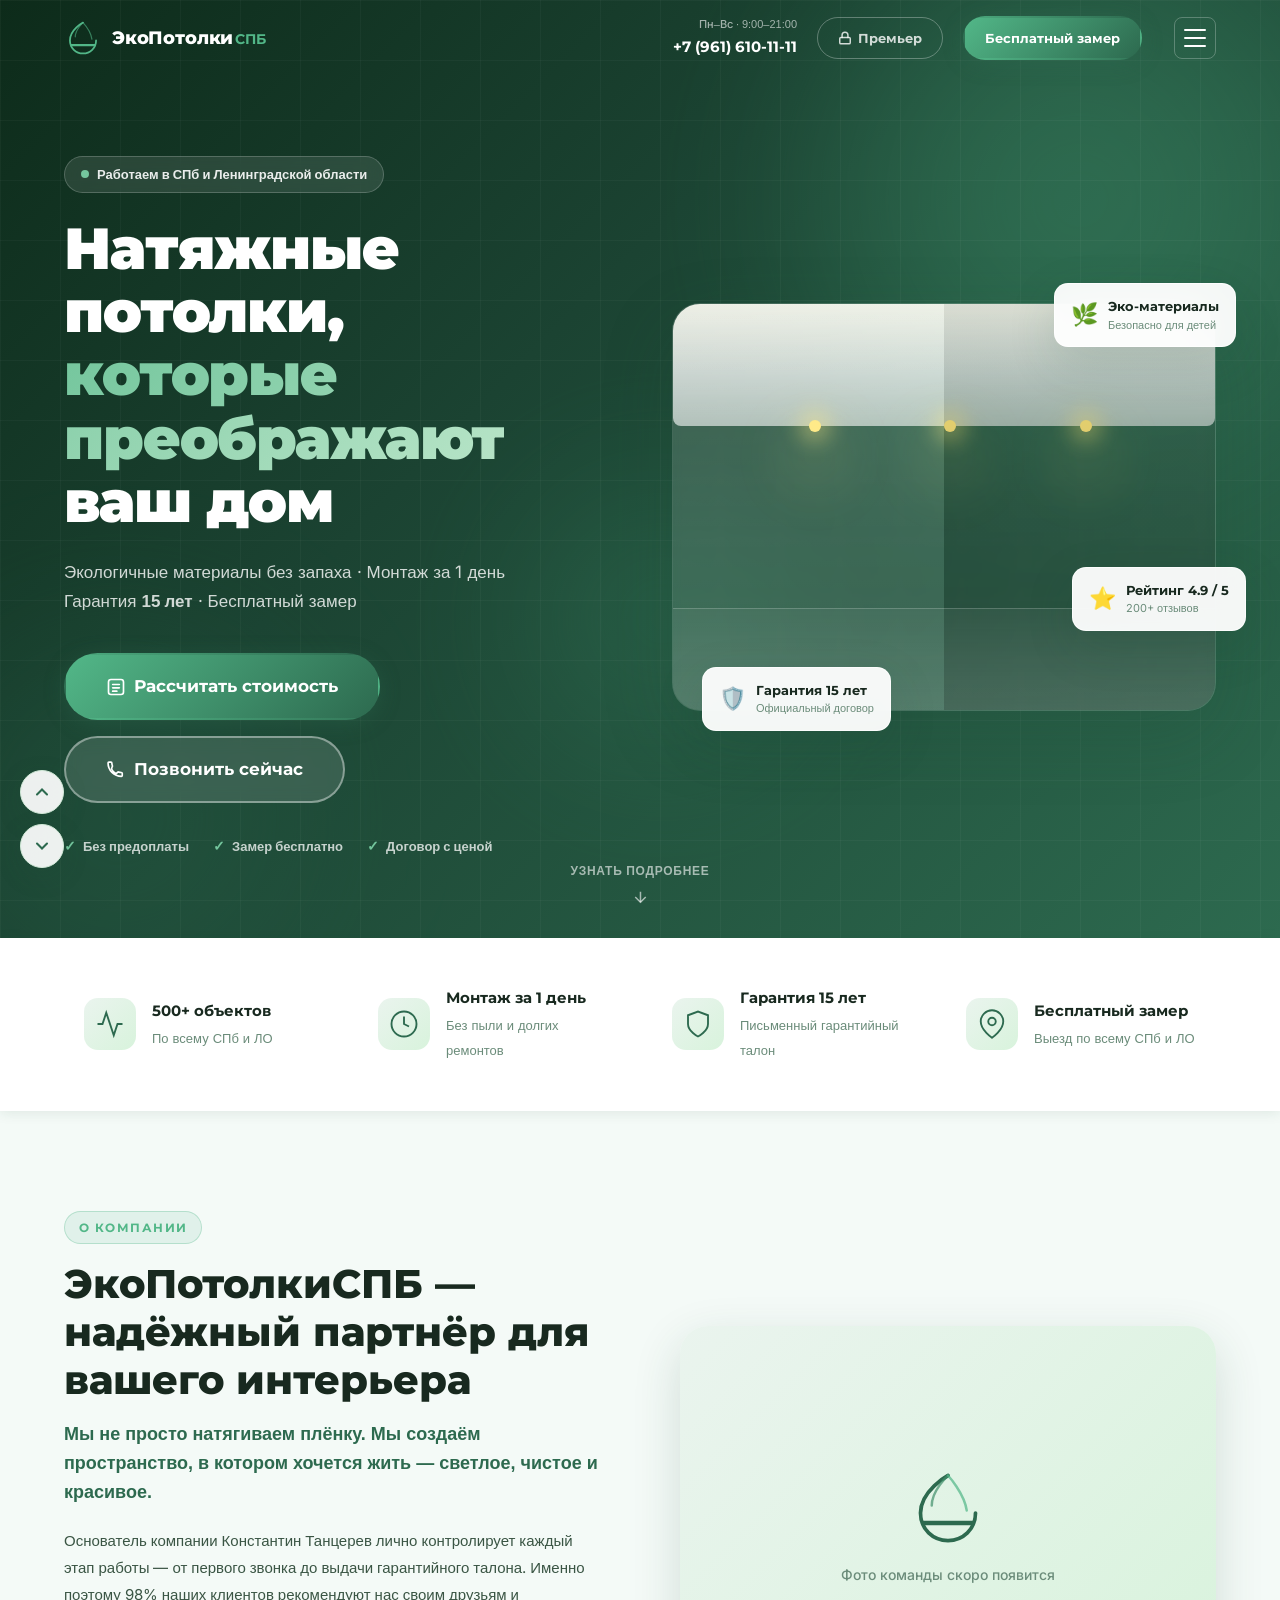
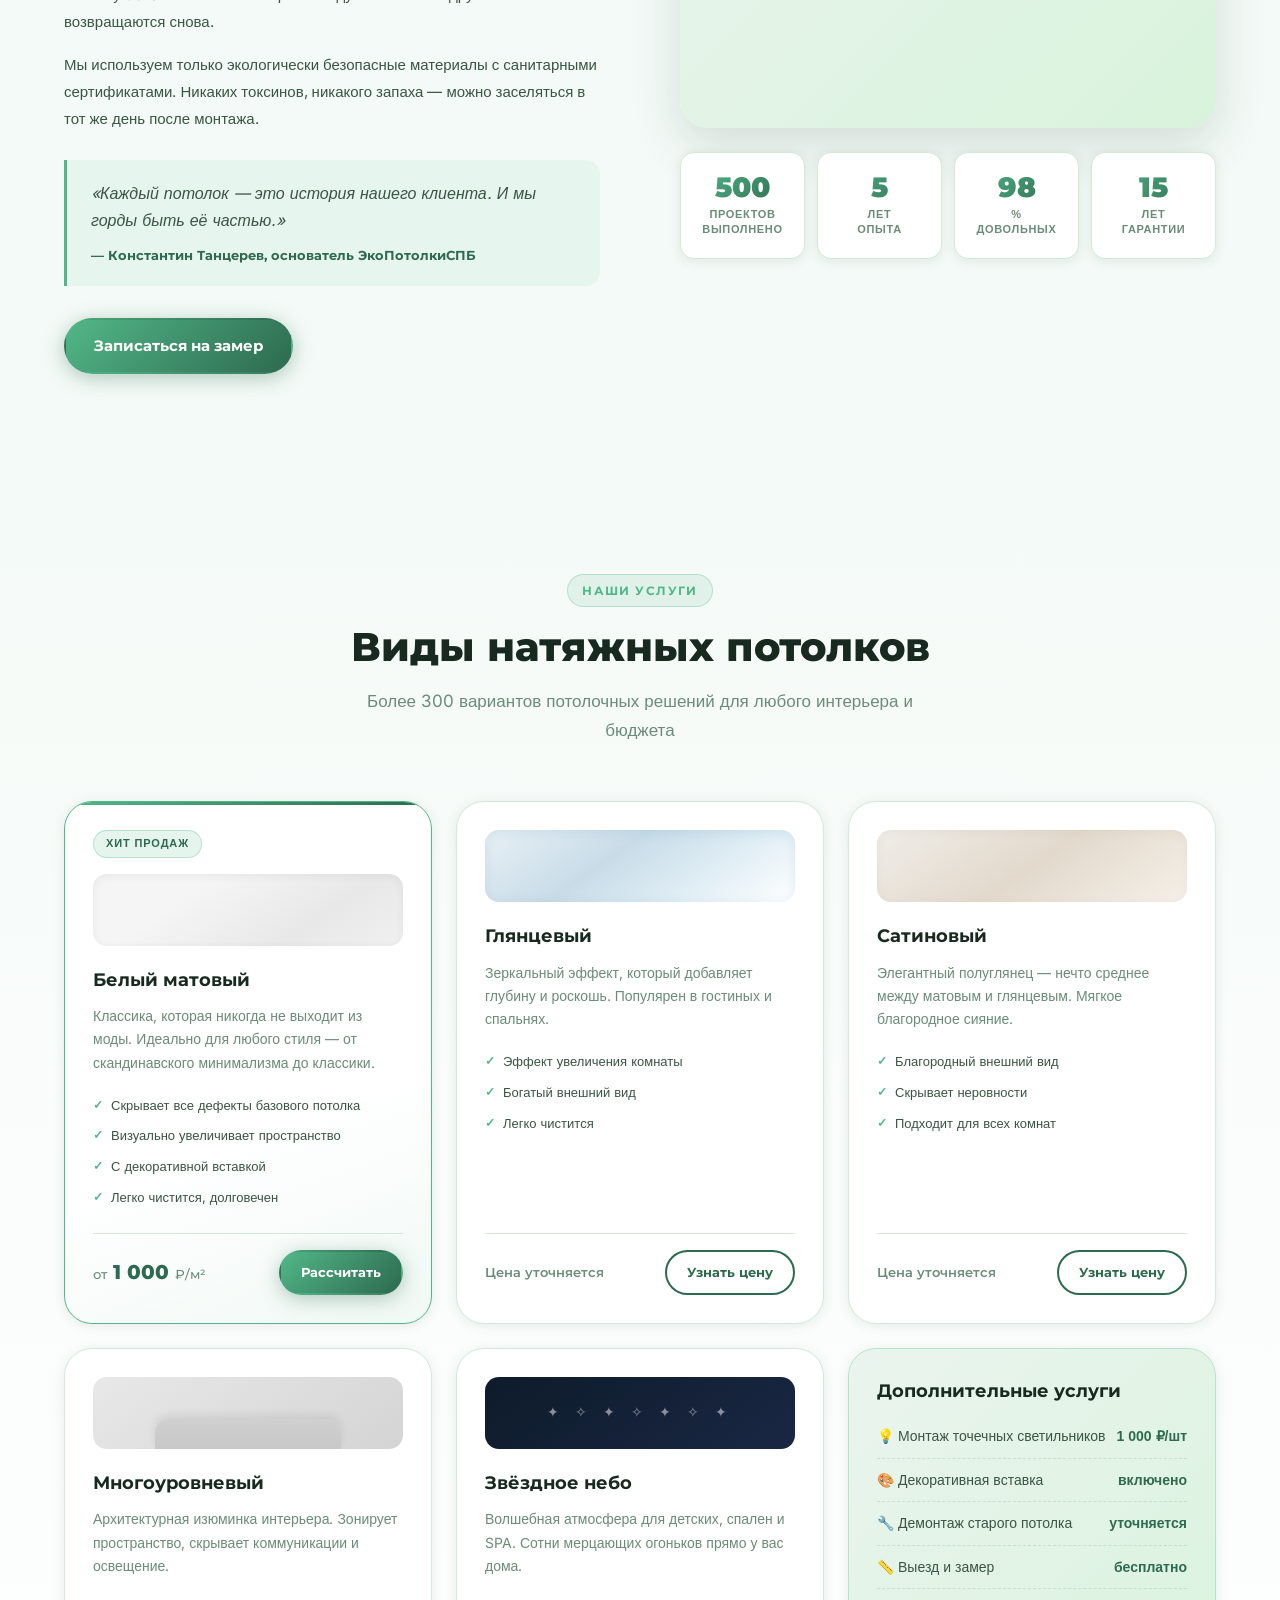
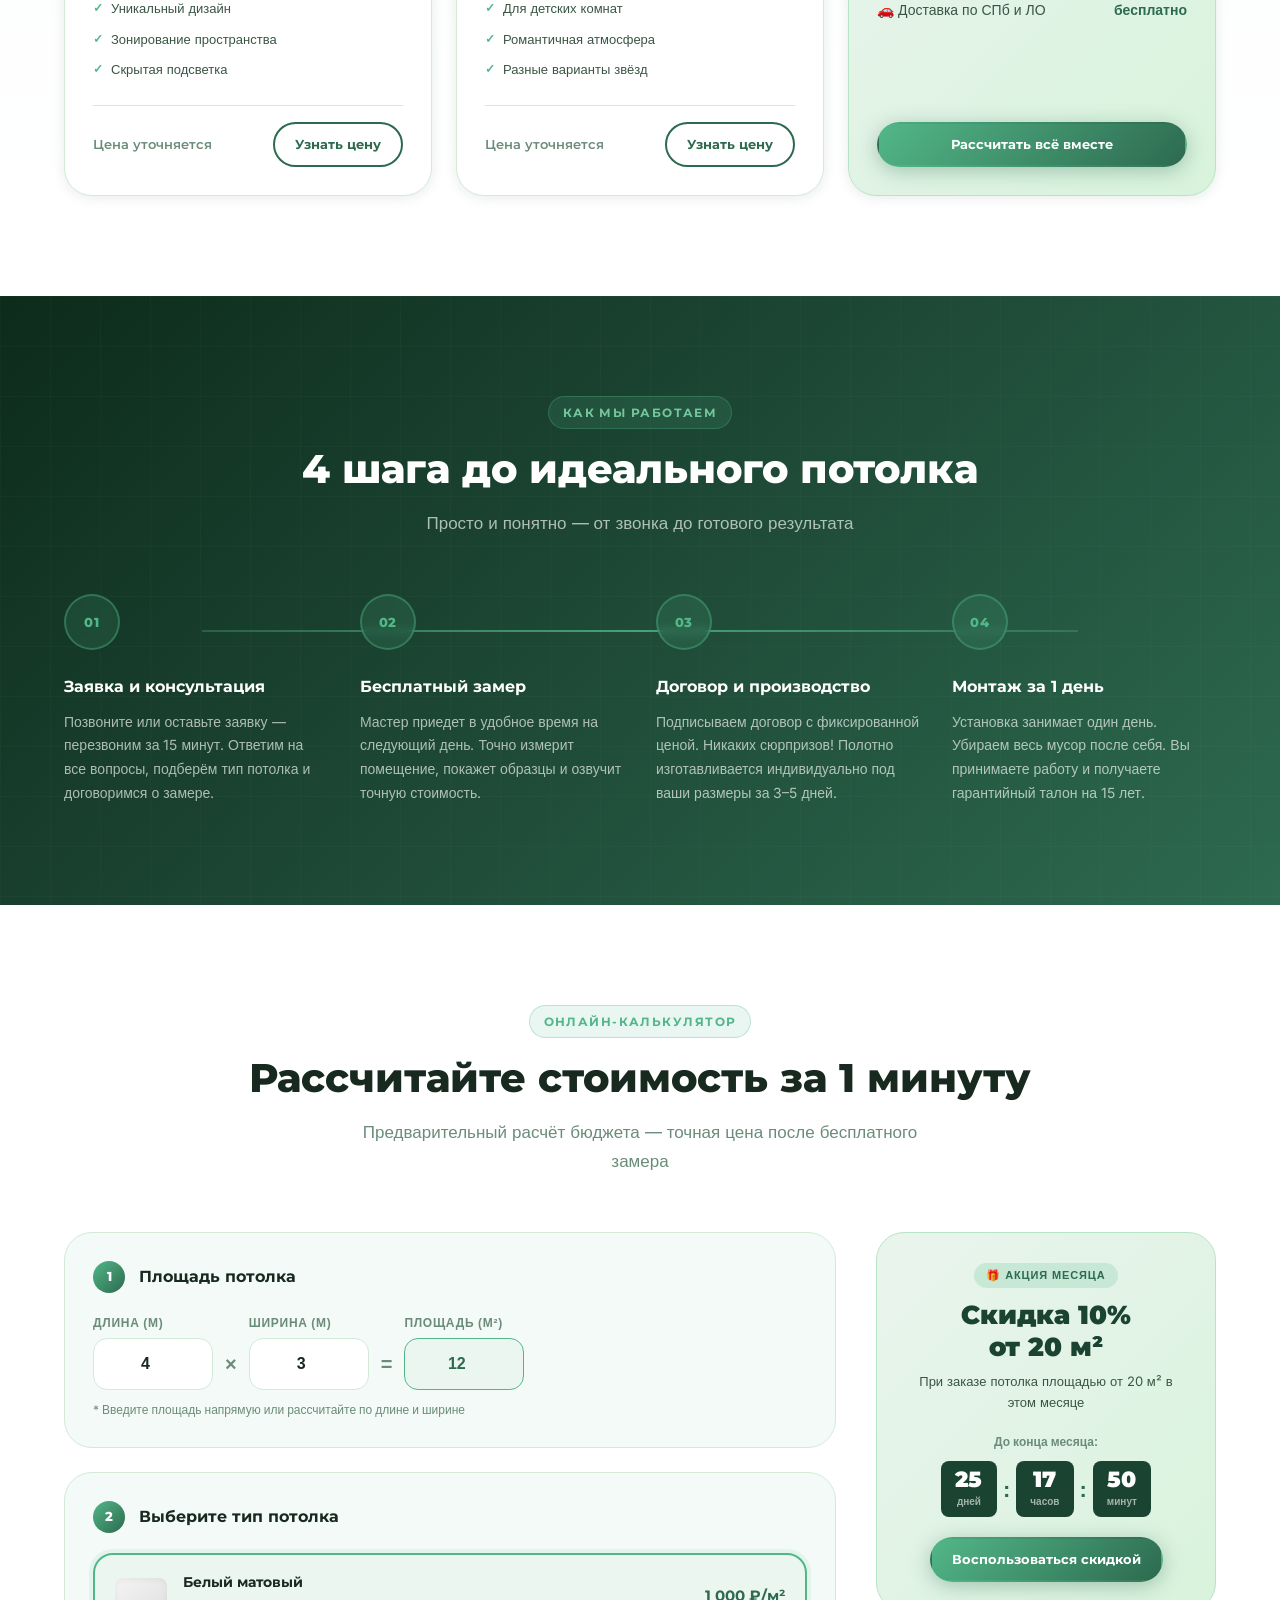
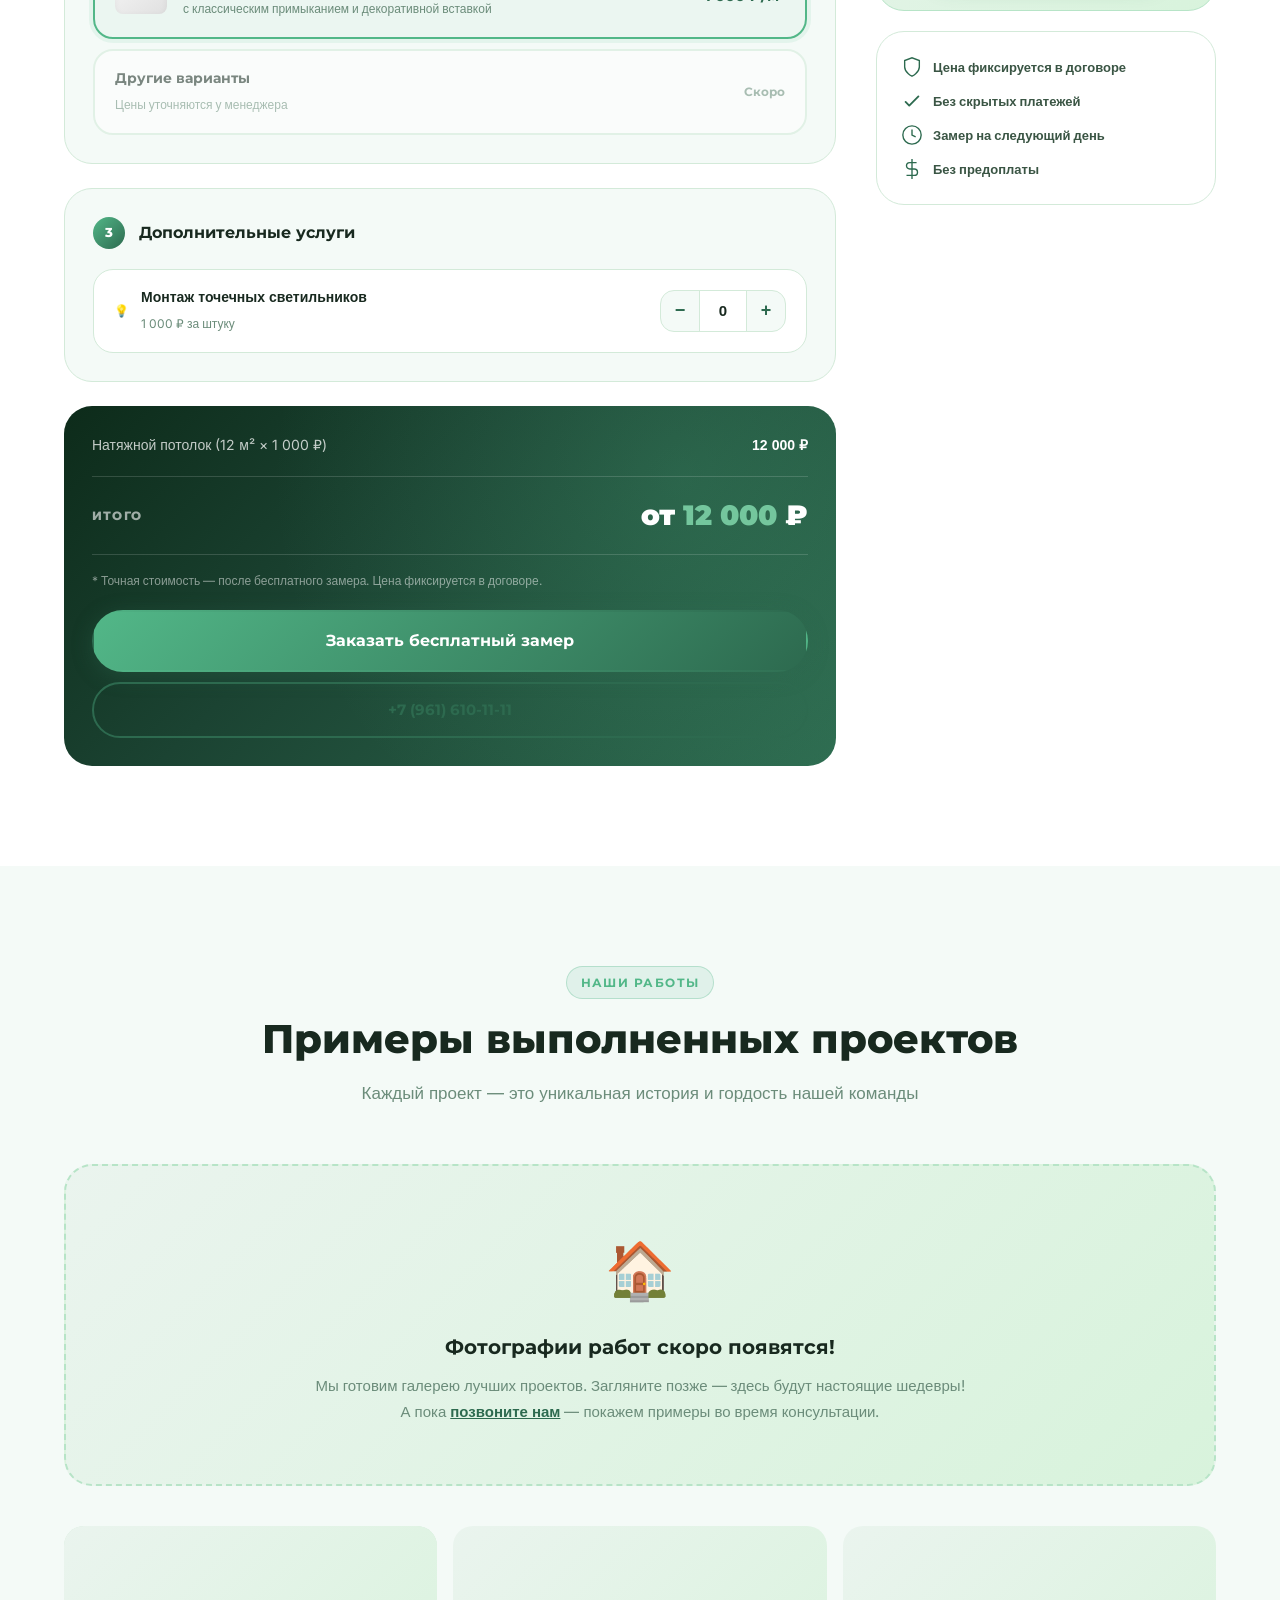
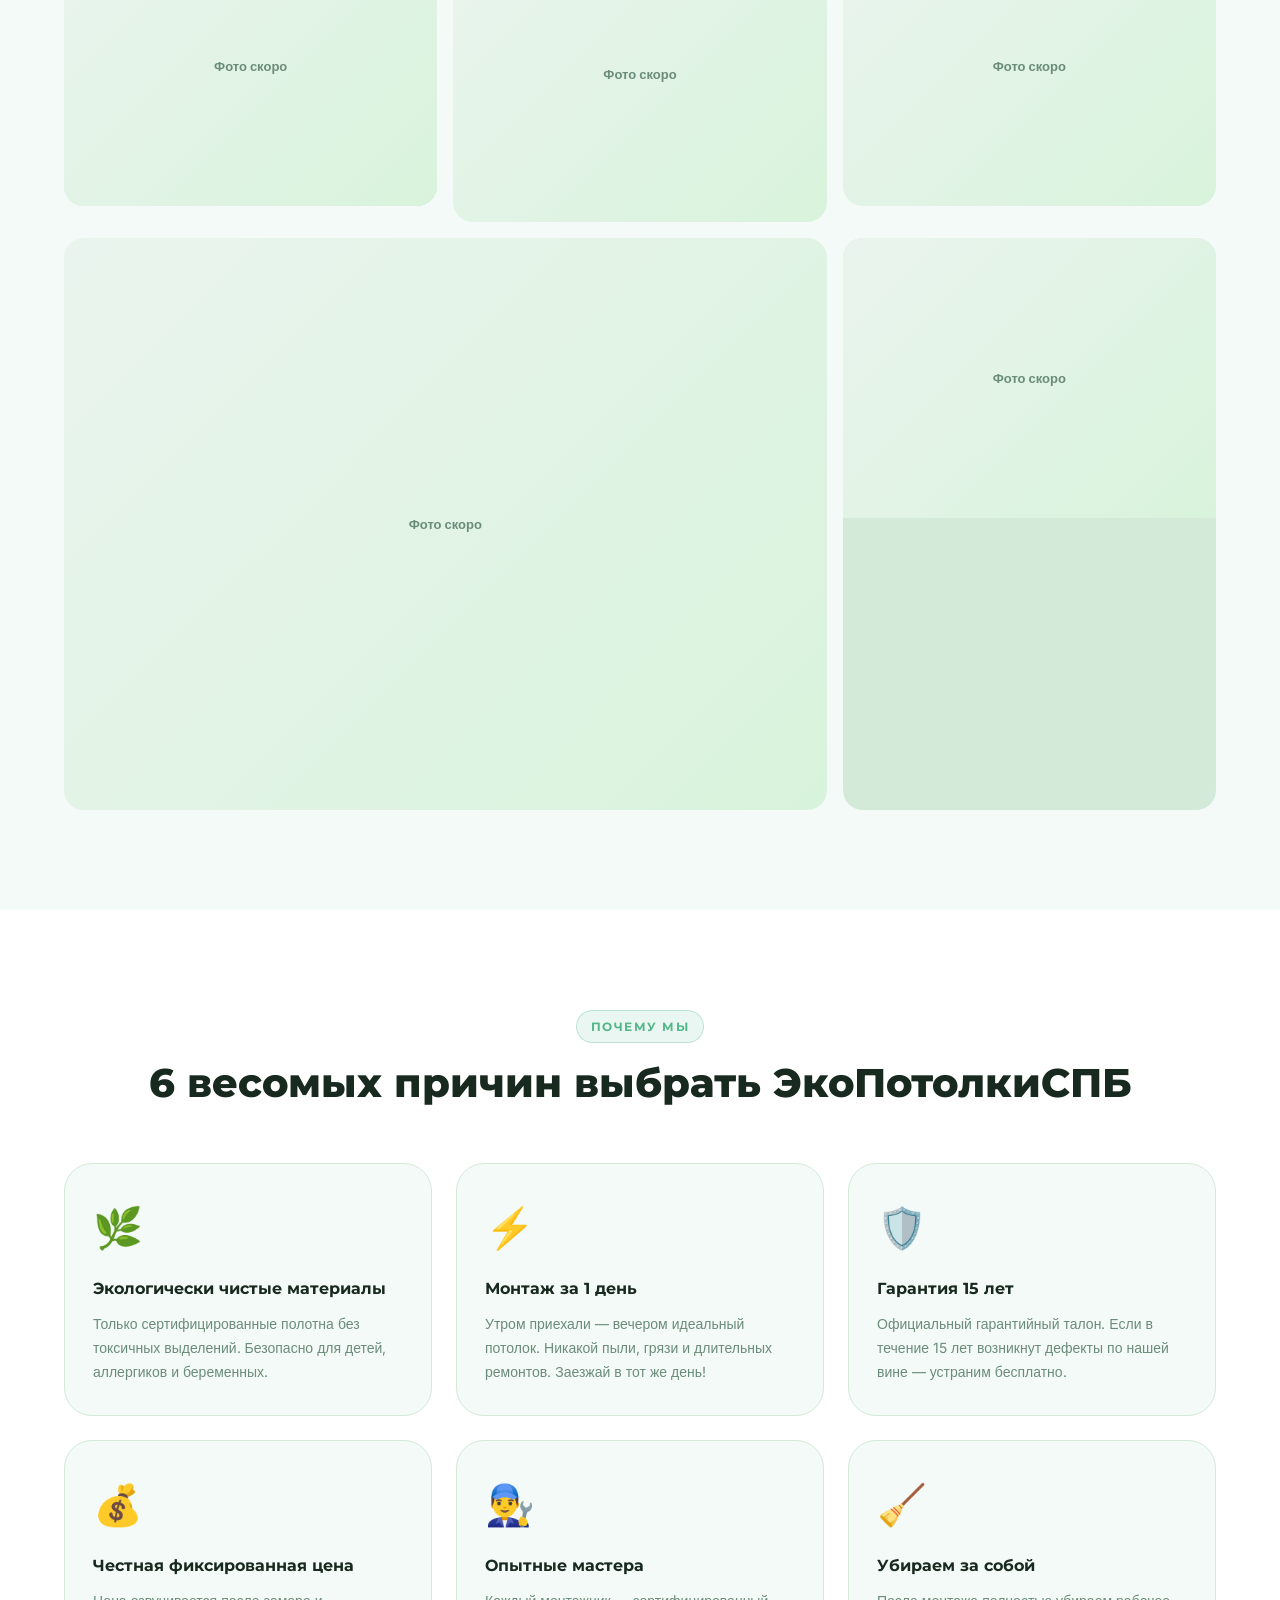
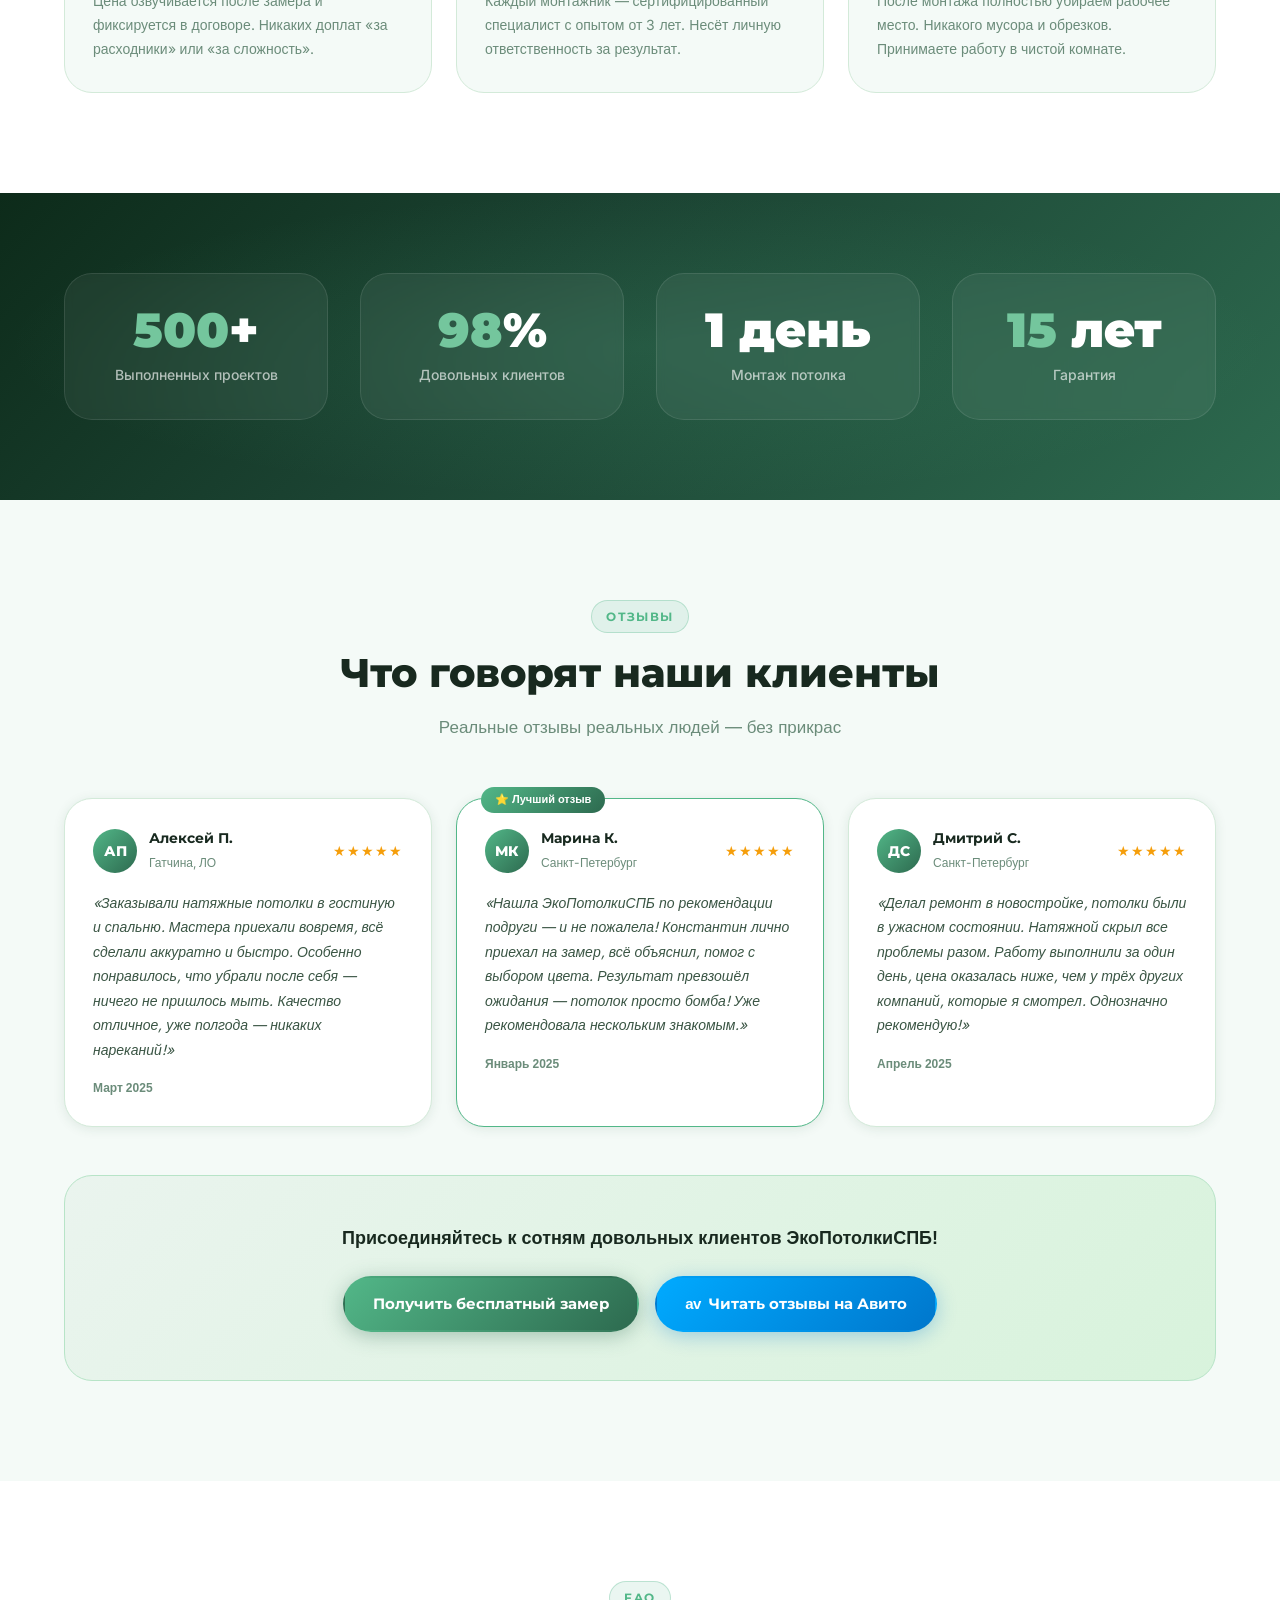
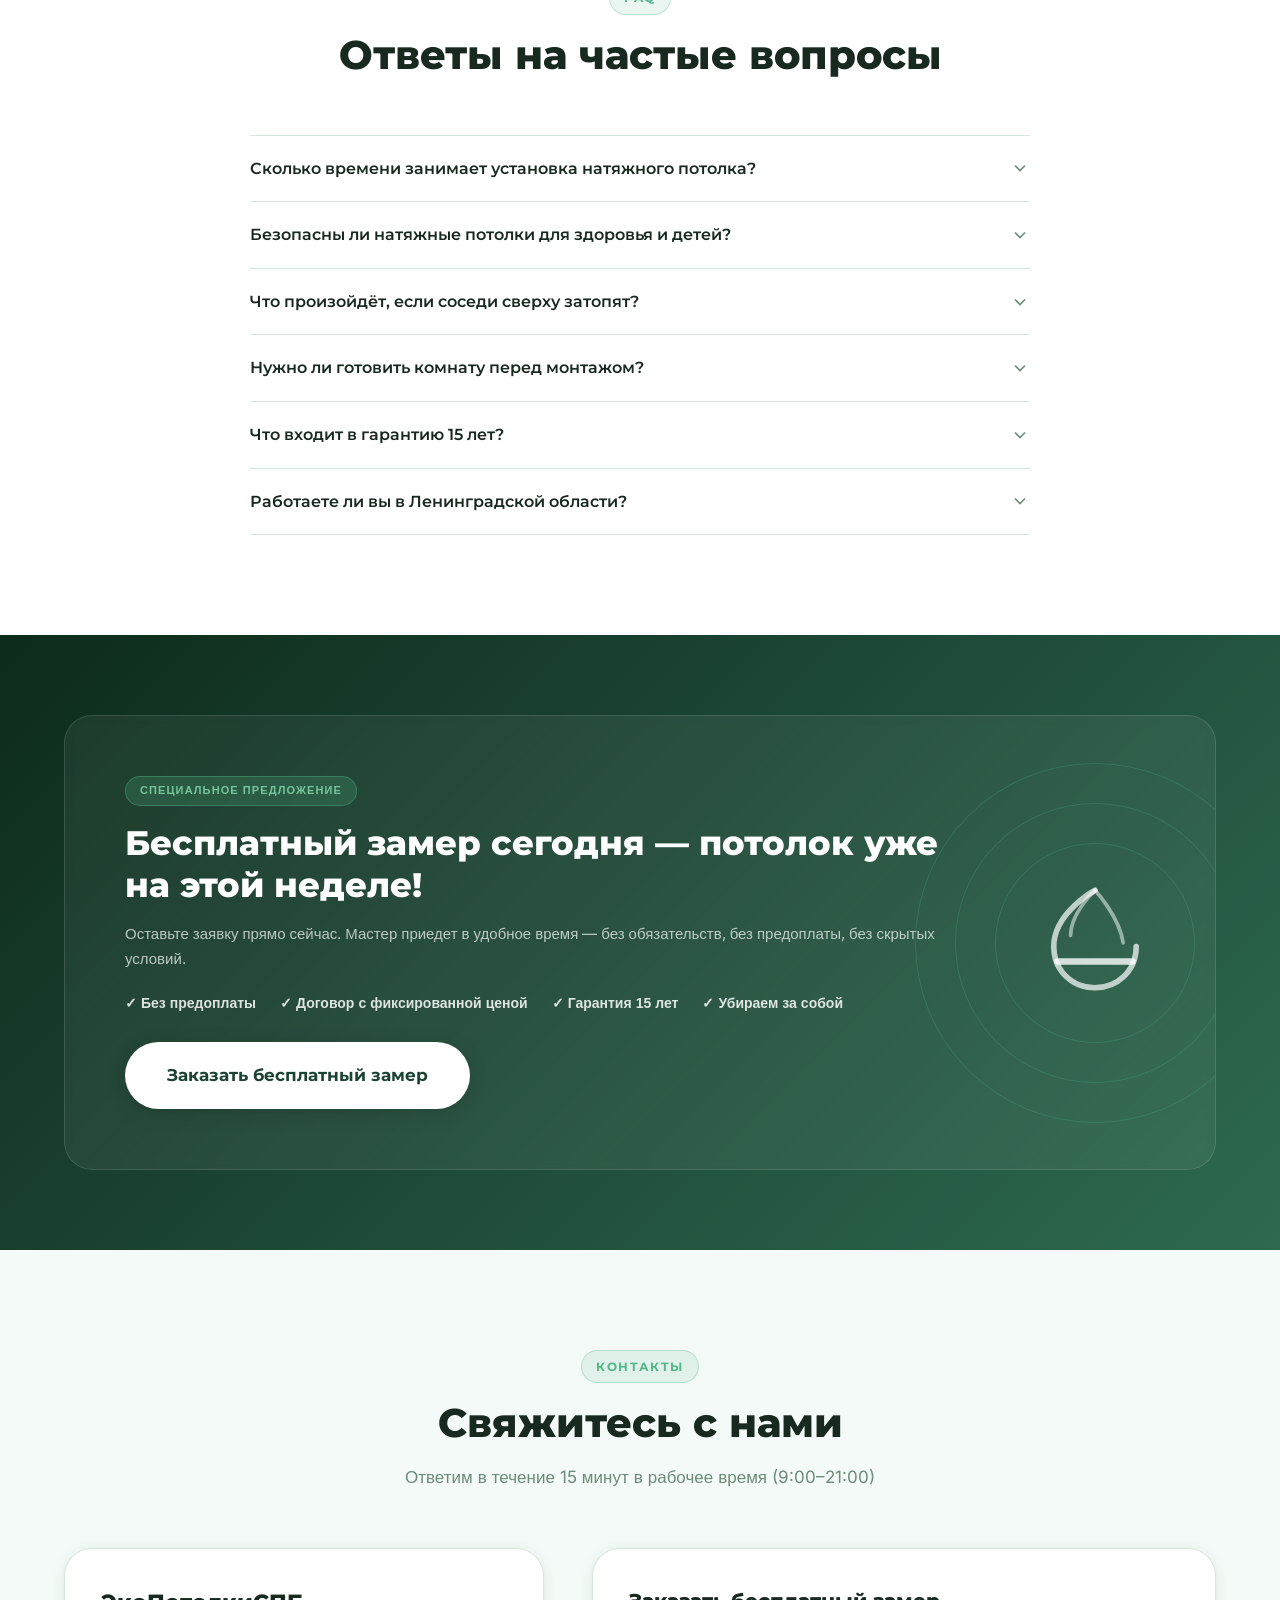
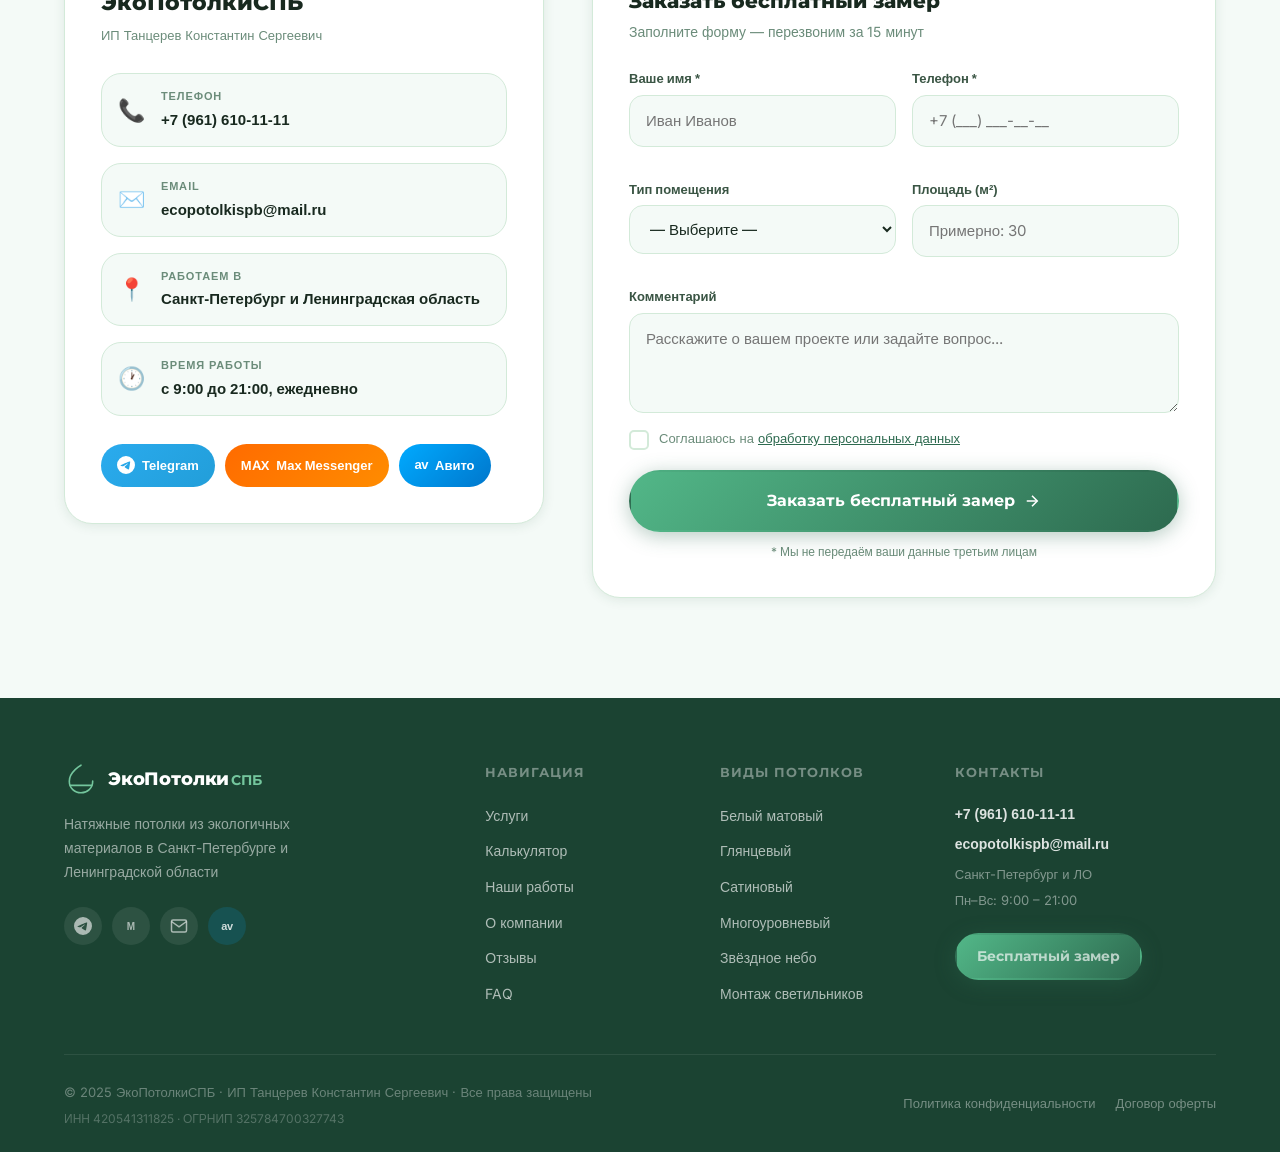
==== commit df26b55c: "Deploy: ЭкоПотолкиСПБ website" ====
--- a/index.html
+++ b/index.html
@@ -6,9 +6,13 @@
   <meta name="description" content="ЭкоПотолкиСПБ — натяжные потолки в Санкт-Петербурге и Ленинградской области. Экологичные материалы, монтаж за 1 день, гарантия 15 лет. Бесплатный замер!">
   <meta name="keywords" content="натяжные потолки СПб, натяжные потолки Санкт-Петербург, монтаж потолков, белый матовый потолок, экологичные потолки">
   <title>ЭкоПотолкиСПБ — Натяжные потолки в Санкт-Петербурге | За 1 день · Гарантия 15 лет</title>
-  <link rel="preconnect" href="https://fonts.googleapis.com">
-  <link rel="preconnect" href="https://fonts.gstatic.com" crossorigin>
-  <link href="https://fonts.googleapis.com/css2?family=Montserrat:wght@400;500;600;700;800;900&family=Inter:wght@300;400;500;600&display=swap" rel="stylesheet">
+  <meta name="yandex-verification" content="8170386e93b2e853" />
+  <meta name="google-site-verification" content="LOQc92WI0_6UJli8sqbM513UtSFS5cxzt1OyWb81_tQ" />
+  <link rel="icon" href="favicon.svg" type="image/svg+xml">
+  <link rel="preload" href="fonts/montserrat-cyrillic.woff2" as="font" type="font/woff2" crossorigin>
+  <link rel="preload" href="fonts/montserrat-latin.woff2" as="font" type="font/woff2" crossorigin>
+  <link rel="preload" href="fonts/inter-400.woff2" as="font" type="font/woff2" crossorigin>
+  <link rel="stylesheet" href="fonts/fonts.css">
   <link rel="stylesheet" href="styles.css">
 </head>
 <body>
@@ -27,16 +31,29 @@
   </div>
 </div>
 
+<!-- ===== SCROLL BUTTONS ===== -->
+<div class="scroll-btns" id="scrollBtns">
+  <button class="scroll-btn scroll-btn--top" id="scrollTop" onclick="scrollToTop()" title="Наверх">
+    <svg width="20" height="20" viewBox="0 0 24 24" fill="none" stroke="currentColor" stroke-width="2.5" stroke-linecap="round"><polyline points="18 15 12 9 6 15"/></svg>
+  </button>
+  <button class="scroll-btn scroll-btn--bottom" id="scrollBottom" onclick="scrollToBottom()" title="Вниз">
+    <svg width="20" height="20" viewBox="0 0 24 24" fill="none" stroke="currentColor" stroke-width="2.5" stroke-linecap="round"><polyline points="6 9 12 15 18 9"/></svg>
+  </button>
+</div>
+
 <!-- ===== FLOAT BUTTONS ===== -->
 <div class="float-btns" id="floatBtns">
   <a href="tel:+79616101111" class="float-btn float-btn--call" title="Позвонить">
     <svg width="22" height="22" viewBox="0 0 24 24" fill="none"><path d="M6.6 10.8C7.8 13.2 9.8 15.2 12.2 16.4L14.1 14.5C14.37 14.23 14.75 14.16 15.07 14.3C16.11 14.73 17.26 14.97 18.45 14.97C19.03 14.97 19.5 15.44 19.5 16.02V18.5C19.5 19.08 19.03 19.55 18.45 19.55C9.6 19.55 2.45 12.4 2.45 3.55C2.45 2.97 2.92 2.5 3.5 2.5H5.97C6.55 2.5 7.02 2.97 7.02 3.55C7.02 4.75 7.26 5.89 7.69 6.93C7.82 7.25 7.74 7.62 7.48 7.89L6.6 10.8Z" fill="white"/></svg>
   </a>
-  <a href="https://t.me/ecopotolkispb" target="_blank" class="float-btn float-btn--tg" title="Telegram">
+  <a href="https://t.me/kons_tan21" target="_blank" class="float-btn float-btn--tg" title="Telegram">
     <svg width="22" height="22" viewBox="0 0 24 24" fill="white"><path d="M11.944 0A12 12 0 0 0 0 12a12 12 0 0 0 12 12 12 12 0 0 0 12-12A12 12 0 0 0 12 0a12 12 0 0 0-.056 0zm4.962 7.224c.1-.002.321.023.465.14a.506.506 0 0 1 .171.325c.016.093.036.306.02.472-.18 1.898-.962 6.502-1.36 8.627-.168.9-.499 1.201-.82 1.23-.696.065-1.225-.46-1.9-.902-1.056-.693-1.653-1.124-2.678-1.8-1.185-.78-.417-1.21.258-1.91.177-.184 3.247-2.977 3.307-3.23.007-.032.014-.15-.056-.212s-.174-.041-.249-.024c-.106.024-1.793 1.14-5.061 3.345-.48.33-.913.49-1.302.48-.428-.008-1.252-.241-1.865-.44-.752-.245-1.349-.374-1.297-.789.027-.216.325-.437.893-.663 3.498-1.524 5.83-2.529 6.998-3.014 3.332-1.386 4.025-1.627 4.476-1.635z"/></svg>
   </a>
-  <a href="https://max.ru/ecopotolkispb" target="_blank" class="float-btn float-btn--max" title="Max Messenger">
+  <a href="https://max.ru/u/f9LHodD0cOJ7pN90ByXweHaXCkx3z11rR9K3TZkWaz9rxME3a_8c_NBMSEs" target="_blank" class="float-btn float-btn--max" title="Max Messenger">
     <span>M</span>
+  </a>
+  <a href="https://www.avito.ru/brands/i99345013" target="_blank" class="float-btn float-btn--avito" title="Наш профиль на Авито">
+    <span style="font-family:'Arial',sans-serif;font-weight:900;font-size:13px;color:#fff;letter-spacing:-.5px;line-height:1">av</span>
   </a>
 </div>
 
@@ -68,6 +85,12 @@
           <li><a href="#reviews" class="nav__link">Отзывы</a></li>
           <li><a href="#faq" class="nav__link">FAQ</a></li>
           <li><a href="#contacts" class="nav__link">Контакты</a></li>
+          <li class="nav__premier-item">
+            <button class="nav__link nav__link--premier" onclick="openPremierModal()">
+              <svg width="14" height="14" viewBox="0 0 24 24" fill="none" stroke="currentColor" stroke-width="2.5" stroke-linecap="round"><rect x="3" y="11" width="18" height="11" rx="2"/><path d="M7 11V7a5 5 0 0110 0v4"/></svg>
+              Премьер
+            </button>
+          </li>
         </ul>
       </nav>
 
@@ -711,7 +734,13 @@
 
     <div class="reviews__cta" data-aos="fade-up">
       <p>Присоединяйтесь к сотням довольных клиентов ЭкоПотолкиСПБ!</p>
-      <a href="#contacts" class="btn btn--primary">Получить бесплатный замер</a>
+      <div style="display:flex;gap:16px;justify-content:center;flex-wrap:wrap;">
+        <a href="#contacts" class="btn btn--primary">Получить бесплатный замер</a>
+        <a href="https://www.avito.ru/brands/i99345013" target="_blank" class="btn btn--avito">
+          <span style="font-family:'Arial',sans-serif;font-weight:900;font-size:15px;letter-spacing:-.5px">av</span>
+          Читать отзывы на Авито
+        </a>
+      </div>
     </div>
   </div>
 </section>
@@ -840,9 +869,9 @@
               <div class="cinfo__icon">📞</div>
               <div><span>Телефон</span><strong>+7 (961) 610-11-11</strong></div>
             </a>
-            <a href="mailto:ecopotolkispb@bk.ru" class="cinfo__item">
+            <a href="mailto:ecopotolkispb@mail.ru" class="cinfo__item">
               <div class="cinfo__icon">✉️</div>
-              <div><span>Email</span><strong>ecopotolkispb@bk.ru</strong></div>
+              <div><span>Email</span><strong>ecopotolkispb@mail.ru</strong></div>
             </a>
             <div class="cinfo__item">
               <div class="cinfo__icon">📍</div>
@@ -854,13 +883,17 @@
             </div>
           </div>
           <div class="cinfo__messengers">
-            <a href="https://t.me/ecopotolkispb" target="_blank" class="messenger-btn messenger-btn--tg">
+            <a href="https://t.me/kons_tan21" target="_blank" class="messenger-btn messenger-btn--tg">
               <svg width="18" height="18" viewBox="0 0 24 24" fill="white"><path d="M11.944 0A12 12 0 0 0 0 12a12 12 0 0 0 12 12 12 12 0 0 0 12-12A12 12 0 0 0 12 0a12 12 0 0 0-.056 0zm4.962 7.224c.1-.002.321.023.465.14a.506.506 0 0 1 .171.325c.016.093.036.306.02.472-.18 1.898-.962 6.502-1.36 8.627-.168.9-.499 1.201-.82 1.23-.696.065-1.225-.46-1.9-.902-1.056-.693-1.653-1.124-2.678-1.8-1.185-.78-.417-1.21.258-1.91.177-.184 3.247-2.977 3.307-3.23.007-.032.014-.15-.056-.212s-.174-.041-.249-.024c-.106.024-1.793 1.14-5.061 3.345-.48.33-.913.49-1.302.48-.428-.008-1.252-.241-1.865-.44-.752-.245-1.349-.374-1.297-.789.027-.216.325-.437.893-.663 3.498-1.524 5.83-2.529 6.998-3.014 3.332-1.386 4.025-1.627 4.476-1.635z"/></svg>
               Telegram
             </a>
-            <a href="https://max.ru/ecopotolkispb" target="_blank" class="messenger-btn messenger-btn--max">
+            <a href="https://max.ru/u/f9LHodD0cOJ7pN90ByXweHaXCkx3z11rR9K3TZkWaz9rxME3a_8c_NBMSEs" target="_blank" class="messenger-btn messenger-btn--max">
               <span style="font-weight:900;font-size:13px">MAX</span>
               Max Messenger
+            </a>
+            <a href="https://www.avito.ru/brands/i99345013" target="_blank" class="messenger-btn messenger-btn--avito">
+              <span style="font-family:'Arial',sans-serif;font-weight:900;font-size:13px;letter-spacing:-.5px">av</span>
+              Авито
             </a>
           </div>
         </div>
@@ -935,14 +968,17 @@
         </a>
         <p>Натяжные потолки из экологичных материалов в Санкт-Петербурге и Ленинградской области</p>
         <div class="footer__socials">
-          <a href="https://t.me/ecopotolkispb" target="_blank" class="footer__social" title="Telegram">
+          <a href="https://t.me/kons_tan21" target="_blank" class="footer__social" title="Telegram">
             <svg width="18" height="18" viewBox="0 0 24 24" fill="currentColor"><path d="M11.944 0A12 12 0 0 0 0 12a12 12 0 0 0 12 12 12 12 0 0 0 12-12A12 12 0 0 0 12 0a12 12 0 0 0-.056 0zm4.962 7.224c.1-.002.321.023.465.14a.506.506 0 0 1 .171.325c.016.093.036.306.02.472-.18 1.898-.962 6.502-1.36 8.627-.168.9-.499 1.201-.82 1.23-.696.065-1.225-.46-1.9-.902-1.056-.693-1.653-1.124-2.678-1.8-1.185-.78-.417-1.21.258-1.91.177-.184 3.247-2.977 3.307-3.23.007-.032.014-.15-.056-.212s-.174-.041-.249-.024c-.106.024-1.793 1.14-5.061 3.345-.48.33-.913.49-1.302.48-.428-.008-1.252-.241-1.865-.44-.752-.245-1.349-.374-1.297-.789.027-.216.325-.437.893-.663 3.498-1.524 5.83-2.529 6.998-3.014 3.332-1.386 4.025-1.627 4.476-1.635z"/></svg>
           </a>
-          <a href="https://max.ru/ecopotolkispb" target="_blank" class="footer__social" title="Max">
+          <a href="https://max.ru/u/f9LHodD0cOJ7pN90ByXweHaXCkx3z11rR9K3TZkWaz9rxME3a_8c_NBMSEs" target="_blank" class="footer__social" title="Max">
             <span style="font-weight:900;font-size:10px;line-height:1">M</span>
           </a>
-          <a href="mailto:ecopotolkispb@bk.ru" class="footer__social" title="Email">
+          <a href="mailto:ecopotolkispb@mail.ru" class="footer__social" title="Email">
             <svg width="18" height="18" viewBox="0 0 24 24" fill="none" stroke="currentColor" stroke-width="2"><path d="M4 4h16c1.1 0 2 .9 2 2v12c0 1.1-.9 2-2 2H4c-1.1 0-2-.9-2-2V6c0-1.1.9-2 2-2z"/><polyline points="22,6 12,13 2,6"/></svg>
+          </a>
+          <a href="https://www.avito.ru/brands/i99345013" target="_blank" class="footer__social" title="Авито" style="background:rgba(0,170,255,.15);">
+            <span style="font-family:'Arial',sans-serif;font-weight:900;font-size:11px;color:rgba(255,255,255,.8);letter-spacing:-.3px;line-height:1">av</span>
           </a>
         </div>
       </div>
@@ -974,7 +1010,7 @@
       <div class="footer__col">
         <h4>Контакты</h4>
         <a href="tel:+79616101111" class="footer__contact-link">+7 (961) 610-11-11</a>
-        <a href="mailto:ecopotolkispb@bk.ru" class="footer__contact-link">ecopotolkispb@bk.ru</a>
+        <a href="mailto:ecopotolkispb@mail.ru" class="footer__contact-link">ecopotolkispb@mail.ru</a>
         <span class="footer__contact-info">Санкт-Петербург и ЛО</span>
         <span class="footer__contact-info">Пн–Вс: 9:00 – 21:00</span>
         <a href="#contacts" class="btn btn--primary btn--sm" style="margin-top:16px">Бесплатный замер</a>
@@ -982,10 +1018,13 @@
     </div>
 
     <div class="footer__bottom">
-      <span>© 2025 ЭкоПотолкиСПБ · ИП Танцерев Константин Сергеевич · Все права защищены</span>
+      <div>
+        <span>© 2025 ЭкоПотолкиСПБ · ИП Танцерев Константин Сергеевич · Все права защищены</span>
+        <span style="display:block;margin-top:4px;font-size:12px;color:rgba(255,255,255,.25)">ИНН 420541311825 · ОГРНИП 325784700327743</span>
+      </div>
       <div class="footer__bottom-links">
-        <a href="#">Политика конфиденциальности</a>
-        <a href="#">Договор оферты</a>
+        <a href="privacy.html">Политика конфиденциальности</a>
+        <a href="oferta.html">Договор оферты</a>
       </div>
     </div>
   </div>
--- a/fonts/fonts.css
+++ b/fonts/fonts.css
@@ -0,0 +1,74 @@
+/* ============================================================
+   Self-hosted fonts — ЭкоПотолкиСПБ
+   Montserrat (variable, 400–900) + Inter (300–600)
+   ============================================================ */
+
+/* === MONTSERRAT — cyrillic-ext === */
+@font-face {
+  font-family: 'Montserrat';
+  font-style: normal;
+  font-weight: 400 900;
+  font-display: swap;
+  src: url('montserrat-cyrillic-ext.woff2') format('woff2');
+  unicode-range: U+0460-052F, U+1C80-1C8A, U+20B4, U+2DE0-2DFF, U+A640-A69F, U+FE2E-FE2F;
+}
+/* === MONTSERRAT — cyrillic === */
+@font-face {
+  font-family: 'Montserrat';
+  font-style: normal;
+  font-weight: 400 900;
+  font-display: swap;
+  src: url('montserrat-cyrillic.woff2') format('woff2');
+  unicode-range: U+0301, U+0400-045F, U+0490-0491, U+04B0-04B1, U+2116;
+}
+/* === MONTSERRAT — latin-ext === */
+@font-face {
+  font-family: 'Montserrat';
+  font-style: normal;
+  font-weight: 400 900;
+  font-display: swap;
+  src: url('montserrat-latin-ext.woff2') format('woff2');
+  unicode-range: U+0100-02BA, U+02BD-02C5, U+02C7-02CC, U+02CE-02D7, U+02DD-02FF, U+0304, U+0308, U+0329, U+1D00-1DBF, U+1E00-1E9F, U+1EF2-1EFF, U+2020, U+20A0-20AB, U+20AD-20C0, U+2113, U+2C60-2C7F, U+A720-A7FF;
+}
+/* === MONTSERRAT — latin === */
+@font-face {
+  font-family: 'Montserrat';
+  font-style: normal;
+  font-weight: 400 900;
+  font-display: swap;
+  src: url('montserrat-latin.woff2') format('woff2');
+  unicode-range: U+0000-00FF, U+0131, U+0152-0153, U+02BB-02BC, U+02C6, U+02DA, U+02DC, U+0304, U+0308, U+0329, U+2000-206F, U+20AC, U+2122, U+2191, U+2193, U+2212, U+2215, U+FEFF, U+FFFD;
+}
+
+/* === INTER 300 === */
+@font-face {
+  font-family: 'Inter';
+  font-style: normal;
+  font-weight: 300;
+  font-display: swap;
+  src: url('inter-300.woff2') format('woff2');
+}
+/* === INTER 400 === */
+@font-face {
+  font-family: 'Inter';
+  font-style: normal;
+  font-weight: 400;
+  font-display: swap;
+  src: url('inter-400.woff2') format('woff2');
+}
+/* === INTER 500 === */
+@font-face {
+  font-family: 'Inter';
+  font-style: normal;
+  font-weight: 500;
+  font-display: swap;
+  src: url('inter-500.woff2') format('woff2');
+}
+/* === INTER 600 === */
+@font-face {
+  font-family: 'Inter';
+  font-style: normal;
+  font-weight: 600;
+  font-display: swap;
+  src: url('inter-600.woff2') format('woff2');
+}
--- a/styles.css
+++ b/styles.css
@@ -52,13 +52,14 @@
 
 /* ===== RESET ===== */
 *, *::before, *::after { box-sizing: border-box; margin: 0; padding: 0; }
-html { scroll-behavior: smooth; font-size: 16px; }
+html { scroll-behavior: smooth; font-size: 16px; overflow-x: hidden; }
 body {
   font-family: var(--ff-body);
   background: var(--clr-bg);
   color: var(--clr-text);
   line-height: 1.6;
   overflow-x: hidden;
+  max-width: 100vw;
   -webkit-font-smoothing: antialiased;
 }
 a { color: inherit; text-decoration: none; }
@@ -267,6 +268,48 @@
   to   { width: 100%; }
 }
 
+/* ===== SCROLL BUTTONS ===== */
+.scroll-btns {
+  position: fixed;
+  left: 20px;
+  bottom: 32px;
+  z-index: 800;
+  display: flex;
+  flex-direction: column;
+  gap: 10px;
+}
+.scroll-btn {
+  width: 44px;
+  height: 44px;
+  border-radius: 50%;
+  display: flex;
+  align-items: center;
+  justify-content: center;
+  background: rgba(255,255,255,.92);
+  backdrop-filter: blur(12px);
+  border: 1.5px solid var(--clr-border);
+  color: var(--clr-primary);
+  box-shadow: var(--shadow-md);
+  cursor: pointer;
+  transition: var(--tr);
+  opacity: 0;
+  transform: translateX(-50px);
+  pointer-events: none;
+}
+.scroll-btn.visible {
+  opacity: 1;
+  transform: translateX(0);
+  pointer-events: auto;
+}
+.scroll-btn:hover {
+  background: var(--clr-primary);
+  color: #fff;
+  border-color: var(--clr-primary);
+  transform: scale(1.1);
+  box-shadow: var(--shadow-lg);
+}
+.scroll-btn:active { transform: scale(.95); }
+
 /* ===== FLOAT BUTTONS ===== */
 .float-btns {
   position: fixed;
@@ -385,7 +428,11 @@
 .header.scrolled .logo__city { color: var(--clr-primary-mid); }
 
 /* Nav */
-.nav { margin-left: auto; }
+/* На десктопе nav-ссылки скрыты — используется бургер-меню */
+.nav { margin-left: auto; display: none; position: fixed; top: var(--header-h); left: 0; right: 0; background: rgba(27,67,50,.97); backdrop-filter: blur(20px); padding: 24px; box-shadow: var(--shadow-lg); z-index: 690; }
+.nav.open { display: block; }
+.nav__list { flex-direction: column; gap: 4px; }
+.nav__link { display: block; padding: 12px 16px; font-size: 15px; color: rgba(255,255,255,.85); border-radius: var(--r-md); }
 .nav__list {
   display: flex;
   align-items: center;
@@ -411,6 +458,7 @@
   align-items: center;
   gap: 20px;
   flex-shrink: 0;
+  margin-left: auto;
 }
 .header__phone-wrap { text-align: right; }
 .header__work-time {
@@ -433,7 +481,7 @@
 
 /* Burger */
 .burger {
-  display: none;
+  display: flex;
   flex-direction: column;
   justify-content: center;
   align-items: center;
@@ -1824,15 +1872,16 @@
 .cinfo__icon { font-size: 22px; flex-shrink: 0; }
 .cinfo__item span { display: block; font-size: 11px; font-weight: 700; text-transform: uppercase; letter-spacing: .08em; color: var(--clr-text-soft); margin-bottom: 2px; }
 .cinfo__item strong { display: block; font-size: 15px; font-weight: 700; color: var(--clr-text); }
-.cinfo__messengers { display: flex; gap: 12px; }
+.cinfo__messengers { display: flex; gap: 10px; flex-wrap: wrap; }
 .messenger-btn {
   display: flex;
   align-items: center;
-  gap: 8px;
-  padding: 12px 20px;
+  gap: 7px;
+  padding: 11px 16px;
   border-radius: var(--r-pill);
   font-size: 13px;
   font-weight: 700;
+  white-space: nowrap;
   transition: var(--tr);
   text-decoration: none;
 }
@@ -1844,6 +1893,22 @@
 .messenger-btn--max {
   background: linear-gradient(135deg, #FF6B00, #FF8C00);
   color: #fff;
+}
+.messenger-btn--avito {
+  background: linear-gradient(135deg, #00AAFF, #0077CC);
+  color: #fff;
+}
+.float-btn--avito {
+  background: linear-gradient(135deg, #00AAFF, #0077CC);
+}
+.btn--avito {
+  background: linear-gradient(135deg, #00AAFF, #0077CC);
+  color: #fff;
+  box-shadow: 0 4px 20px rgba(0,119,204,.3);
+}
+.btn--avito:hover {
+  box-shadow: 0 8px 32px rgba(0,119,204,.45);
+  transform: translateY(-2px);
 }
 
 /* Contact form */
@@ -2501,7 +2566,7 @@
   .premier-hero__inner { flex-direction: column; align-items: flex-start; }
 }
 @media (max-width: 640px) {
-  .btn--premier { display: none; }
+  .btn--premier { font-size: 12px; padding: 8px 14px; }
 }
 
 /* ===== AOS ANIMATIONS ===== */
@@ -2549,12 +2614,9 @@
   .promo-banner__inner { flex-direction: column; gap: 32px; padding: 40px 32px; }
   .promo-banner__deco { display: none; }
   .trust-bar__grid { grid-template-columns: 1fr 1fr; }
-  .nav { display: none; position: fixed; top: var(--header-h); left: 0; right: 0; background: rgba(27,67,50,.97); backdrop-filter: blur(20px); padding: 24px; box-shadow: var(--shadow-lg); }
-  .nav.open { display: block; }
-  .nav__list { flex-direction: column; gap: 4px; }
-  .nav__link { display: block; padding: 12px 16px; font-size: 15px; color: rgba(255,255,255,.85); border-radius: var(--r-md); }
+  .nav__premier-item { margin-top: 8px; padding-top: 8px; border-top: 1px solid rgba(255,255,255,.1); }
+  .nav__link--premier { display: flex; align-items: center; gap: 8px; width: 100%; text-align: left; background: rgba(82,183,136,.15); border: 1px solid rgba(82,183,136,.3); color: var(--clr-accent-light) !important; font-weight: 700; cursor: pointer; }
   .header__right .header__phone-wrap { display: none; }
-  .burger { display: flex; }
   .portfolio__grid { grid-template-columns: 1fr 1fr; }
   .portfolio__item--tall { grid-row: span 1; }
   .portfolio__item--wide { grid-column: span 1; }
@@ -2578,7 +2640,9 @@
   .promo-banner__inner { padding: 28px 20px; }
   .calc__sidebar { grid-template-columns: 1fr; }
   .section-title { font-size: clamp(22px, 6vw, 32px); }
-  .header__right .btn { display: none; }
+  /* На мобильном в шапке оставляем только логотип + бургер */
+  .header__right .btn--primary { display: none; }
+  .header__right .btn--premier { display: none; }
 }
 
 @media (max-width: 440px) {
